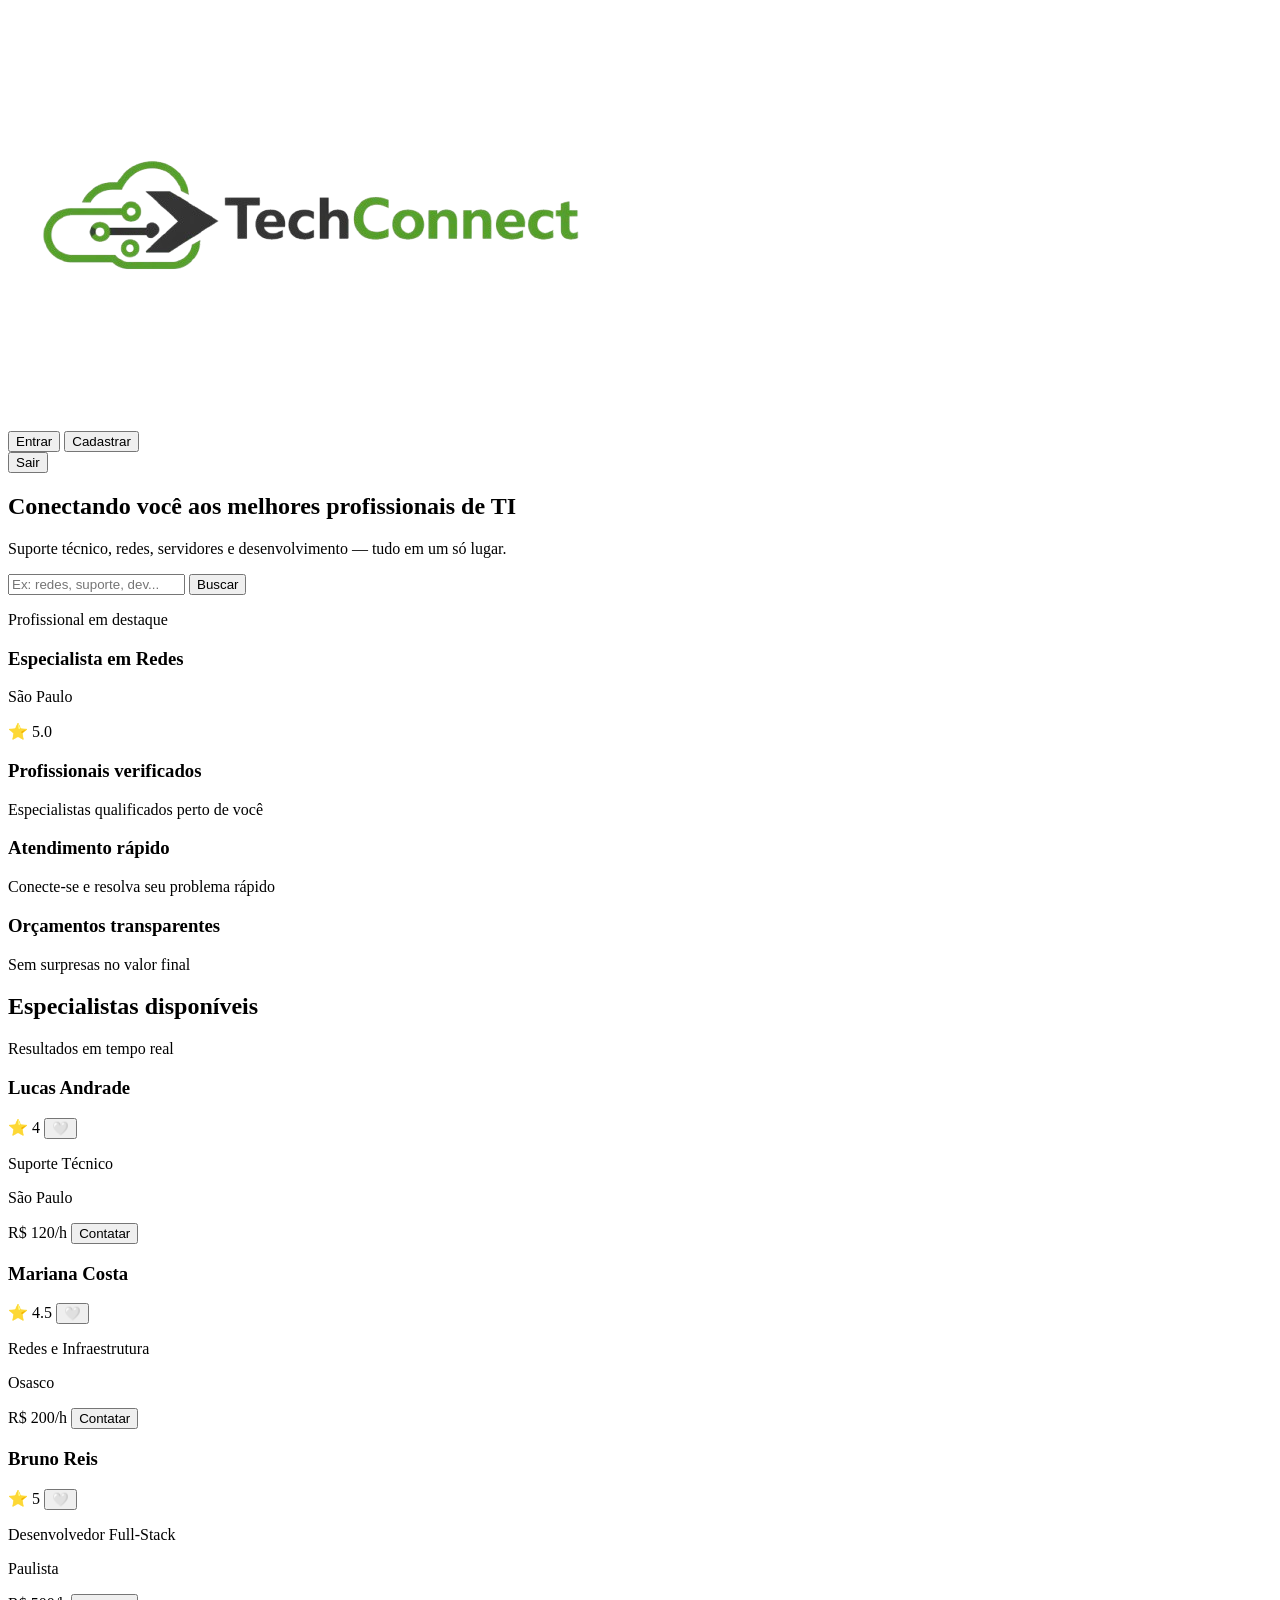
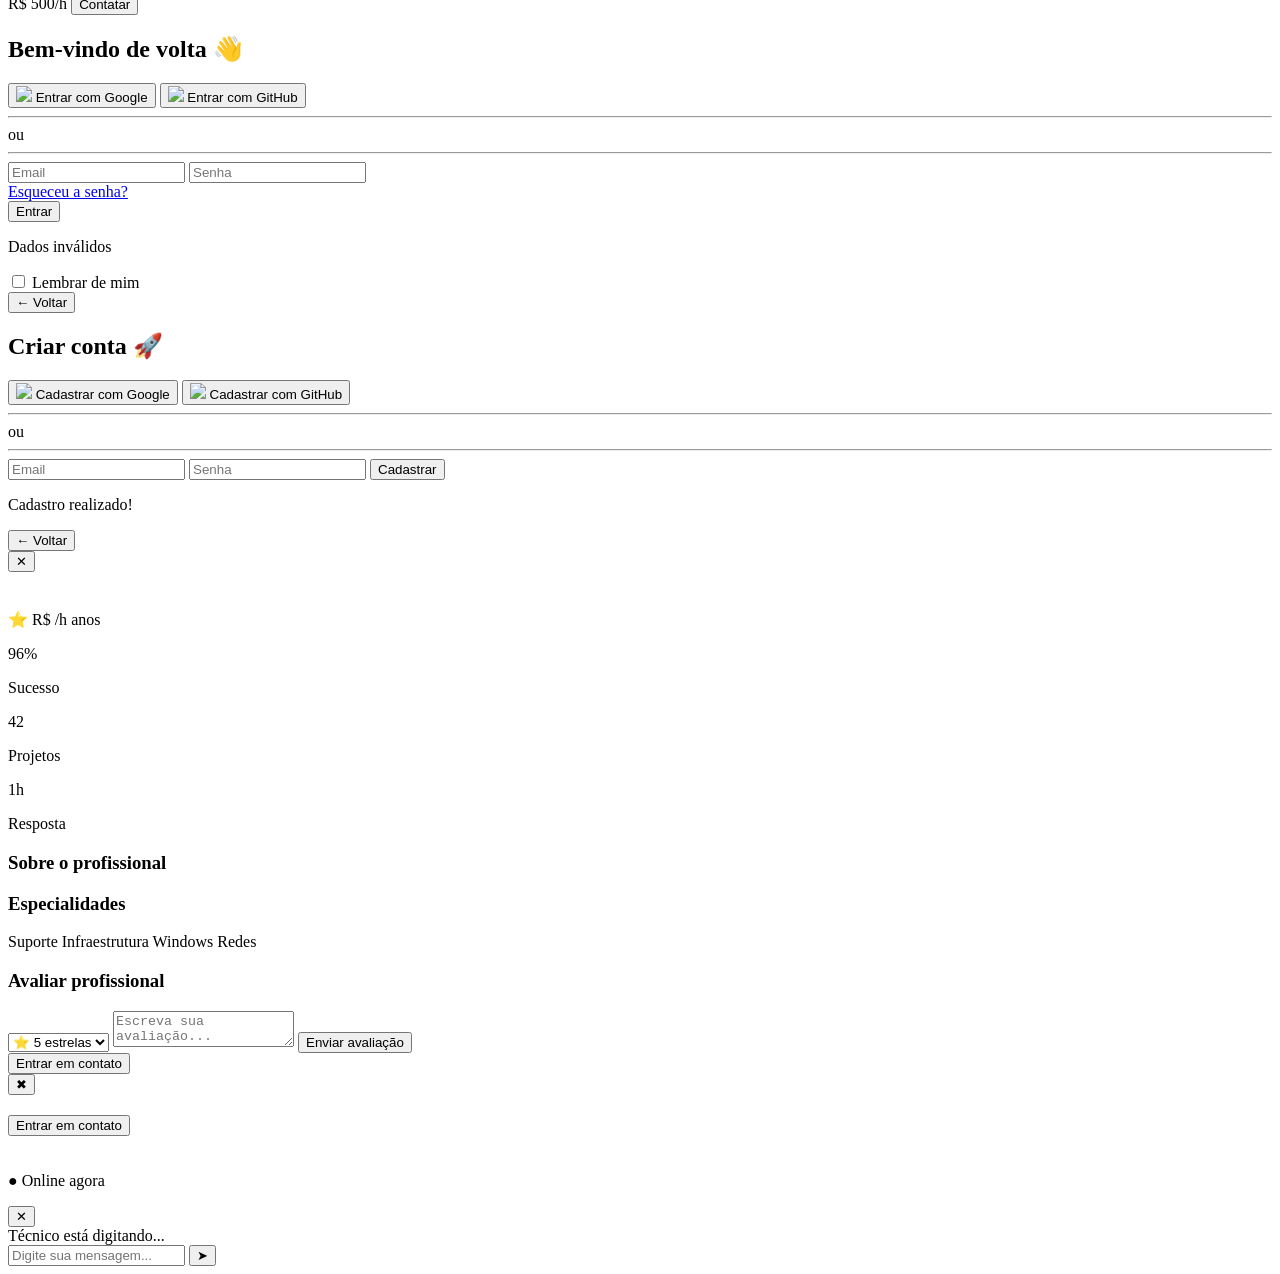
==== FrontEnd/index.html @ 2344f297 "Alteração na tela de perfil do usuario" ====
<!doctype html>
<html lang="pt-br">

<head>
  <meta charset="UTF-8" />
  <meta name="viewport" content="width=device-width, initial-scale=1.0" />
  <title>TechConnect</title>
  <link rel="stylesheet" href="./styles/style.css">
  <script src="https://cdn.tailwindcss.com"></script>
</head>

<body class="bg-white">
  <!-- ================= HOME ================= -->
  <div id="home">

  <!-- HEADER (mantido, só refinado visualmente) -->
  <header class="bg-white border-b shadow-sm">
    <nav class="container mx-auto flex justify-between items-center p-4">
      <div class="flex items-center gap-2">
        <img src="../assets/techlogo.png" alt="TechConnect" class="h-16" />
      </div>

      <div id="navButtons" class="flex gap-3">
        <button id="btnLogin"
          class="bg-green-600 hover:bg-green-700 transition text-white px-5 py-2 rounded-xl shadow">
          Entrar
        </button>

        <button id="btnCadastro"
          class="border border-green-600 px-5 py-2 rounded-xl text-green-600 hover:bg-green-50 transition">
          Cadastrar
        </button>
      </div>

      <div id="userArea" class="hidden flex gap-4 items-center">
        <span id="userEmail"></span>
        <button id="btnLogout" class="bg-red-500 text-white px-3 py-1 rounded">
          Sair
        </button>
      </div>
    </nav>
  </header>

  <!-- HERO NOVO -->
  <section class="bg-gradient-to-r from-green-600 to-green-800 text-white">

    <div class="container mx-auto px-6 py-20 grid md:grid-cols-2 gap-10 items-center">

      <!-- TEXTO -->
      <div>
        <h1 class="text-5xl font-bold leading-tight mb-6">
          Conectando você aos melhores profissionais de TI
        </h1>

        <p class="text-green-100 text-lg mb-8">
          Suporte técnico, redes, servidores e desenvolvimento — tudo em um só lugar.
        </p>

        <!-- BUSCA -->
        <div class="flex flex-col sm:flex-row bg-white rounded-2xl overflow-hidden shadow-xl w-full max-w-md">

          <input 
            id="searchInput"
            placeholder="Ex: redes, suporte, dev..."
            class="flex-1 px-5 py-4 text-gray-700 outline-none"
          />

          <button 
            id="btnBuscar"
            class="bg-green-700 hover:bg-green-800 transition px-6 py-4 font-semibold">
            Buscar
          </button>

        </div>
      </div>

      <!-- VISUAL DIREITA -->
      <div class="hidden md:flex justify-center">

        <div class="bg-white/10 backdrop-blur-lg p-6 rounded-2xl shadow-xl w-72">

          <p class="text-sm mb-2 text-green-200">Profissional em destaque</p>

          <div class="bg-white text-gray-800 p-4 rounded-xl shadow">
            <h3 class="font-bold">Especialista em Redes</h3>
            <p class="text-sm text-gray-500">São Paulo</p>
            <p class="text-yellow-500 mt-2">⭐ 5.0</p>
          </div>

        </div>

      </div>

    </div>
  </section>

  <!-- BENEFÍCIOS -->
  <section class="bg-gray-50 py-14">
    <div class="container mx-auto px-6 grid md:grid-cols-3 gap-6 text-center">

      <div class="bg-white p-6 rounded-xl shadow-sm hover:shadow-md transition">
        <h3 class="font-bold text-lg mb-2">Profissionais verificados</h3>
        <p class="text-gray-500 text-sm">Especialistas qualificados perto de você</p>
      </div>

      <div class="bg-white p-6 rounded-xl shadow-sm hover:shadow-md transition">
        <h3 class="font-bold text-lg mb-2">Atendimento rápido</h3>
        <p class="text-gray-500 text-sm">Conecte-se e resolva seu problema rápido</p>
      </div>

      <div class="bg-white p-6 rounded-xl shadow-sm hover:shadow-md transition">
        <h3 class="font-bold text-lg mb-2">Orçamentos transparentes</h3>
        <p class="text-gray-500 text-sm">Sem surpresas no valor final</p>
      </div>

    </div>
  </section>

  <!-- LISTA -->
  <section class="container mx-auto py-16 px-6">

    <div class="flex justify-between items-center mb-8">
      <h2 class="text-2xl font-bold text-gray-800">
        Especialistas disponíveis
      </h2>

      <span class="text-sm text-gray-400">
        Resultados em tempo real
      </span>
    </div>

    <div id="listaTecnicos" class="grid md:grid-cols-3 gap-6"></div>

  </section>

</div>

  <!-- ================= LOGIN ================= -->
  <div id="login" class="hidden min-h-screen flex justify-center items-center bg-gray-100">
  <div class="bg-white p-8 rounded-2xl shadow-lg w-96">

    <h2 class="text-2xl font-bold mb-6 text-center text-gray-800">
      Bem-vindo de volta 👋
    </h2>

    <!-- LOGIN SOCIAL -->
    <div class="flex flex-col gap-3 mb-4">
      <button class="flex items-center justify-center gap-2 border py-2 rounded-lg hover:bg-gray-50 transition">
        <img src="https://www.svgrepo.com/show/475656/google-color.svg" class="h-5">
        Entrar com Google
      </button>

      <button class="flex items-center justify-center gap-2 border py-2 rounded-lg hover:bg-gray-50 transition">
        <img src="https://www.svgrepo.com/show/512317/github-142.svg" class="h-5">
        Entrar com GitHub
      </button>
    </div>

    <!-- DIVISOR -->
    <div class="flex items-center my-4">
      <hr class="flex-1 border-gray-300">
      <span class="px-2 text-gray-400 text-sm">ou</span>
      <hr class="flex-1 border-gray-300">
    </div>

    <!-- FORM -->
    <input id="loginEmail" type="email" placeholder="Email"
      class="w-full mb-3 px-4 py-2 border rounded-lg focus:ring-2 focus:ring-green-800 outline-none" />

    <input id="loginSenha" type="password" placeholder="Senha"
      class="w-full mb-2 px-4 py-2 border rounded-lg focus:ring-2 focus:ring-green-800 outline-none" />

    <!-- ESQUECEU SENHA -->
    <div class="text-right mb-4">
      <a href="#" class="text-sm text-green-800 hover:underline">
        Esqueceu a senha?
      </a>
    </div>

    <button id="fazerLogin"
      class="w-full bg-green-800 hover:bg-green-800 text-white py-2 rounded-lg transition">
      Entrar
    </button>

    <p id="loginErro" class="text-red-500 text-sm hidden mt-2 text-center">
      Dados inválidos
    </p>

    <!-- LEMBRAR -->
    <div class="flex items-center mt-4">
      <input type="checkbox" id="rememberMe" class="mr-2">
      <label for="rememberMe" class="text-sm text-gray-600">
        Lembrar de mim
      </label>
    </div>

    <button id="voltarLogin" class="mt-6 w-full text-gray-500 hover:underline">
      ← Voltar
    </button>

  </div>
</div>

  <!-- ================= CADASTRO ================= -->
  <div id="cadastro" class="hidden min-h-screen flex justify-center items-center bg-gray-100">
  <div class="bg-white p-8 rounded-2xl shadow-lg w-96">

    <h2 class="text-2xl font-bold mb-6 text-center text-gray-800">
      Criar conta 🚀
    </h2>

    <!-- SOCIAL -->
    <div class="flex flex-col gap-3 mb-4">
      <button class="flex items-center justify-center gap-2 border py-2 rounded-lg hover:bg-gray-50 transition">
        <img src="https://www.svgrepo.com/show/475656/google-color.svg" class="h-5">
        Cadastrar com Google
      </button>

      <button class="flex items-center justify-center gap-2 border py-2 rounded-lg hover:bg-gray-50 transition">
        <img src="https://www.svgrepo.com/show/512317/github-142.svg" class="h-5">
        Cadastrar com GitHub
      </button>
    </div>

    <!-- DIVISOR -->
    <div class="flex items-center my-4">
      <hr class="flex-1 border-gray-300">
      <span class="px-2 text-gray-400 text-sm">ou</span>
      <hr class="flex-1 border-gray-300">
    </div>

    <!-- FORM -->
    <input id="cadEmail" type="email" placeholder="Email"
      class="w-full mb-3 px-4 py-2 border rounded-lg focus:ring-2 focus:ring-green-800 outline-none" />

    <input id="cadSenha" type="password" placeholder="Senha"
      class="w-full mb-4 px-4 py-2 border rounded-lg focus:ring-2 focus:ring-green-800 outline-none" />

    <button id="fazerCadastro"
      class="w-full bg-green-800 hover:bg-green-800 text-white py-2 rounded-lg transition">
      Cadastrar
    </button>

    <p id="cadSucesso" class="text-green-800 text-sm hidden mt-3 text-center">
      Cadastro realizado!
    </p>

    <button id="voltarCadastro" class="mt-6 w-full text-gray-500 hover:underline">
      ← Voltar
    </button>

  </div>
</div>

  <!-- ================= PERFIL TECNICO ================= -->
<!-- PAINEL PERFIL MODERNO -->
<div 
id="perfilDrawer"
class="fixed inset-0 bg-black/40 hidden z-50">

<!-- Overlay -->
<div onclick="fecharPerfil()"
class="absolute inset-0">
</div>

<!-- Drawer -->
<div id="drawerBox"
class="absolute right-0 top-0 h-full w-full md:w-[480px] bg-white shadow-2xl 
translate-x-full transition-transform duration-500 overflow-y-auto">

<!-- topo -->
<div class="bg-gradient-to-r from-green-600 to-green-800 p-8 text-white relative">

<button
onclick="fecharPerfil()"
class="absolute top-5 right-5 bg-white/20 px-3 py-2 rounded-xl">
✕
</button>

<div class="flex items-center gap-5">

<img 
id="perfilFoto"
class="w-24 h-24 rounded-3xl border-4 border-white shadow-lg object-cover"
/>

<div>
<h2 id="perfilNome" class="text-3xl font-bold"></h2>

<p id="perfilArea" class="opacity-90"></p>

<p id="perfilCidade" class="text-green-100"></p>

<div class="mt-3 flex gap-2 flex-wrap">
<span class="bg-white/20 px-3 py-1 rounded-full text-sm">
⭐ <span id="perfilRating"></span>
</span>

<span class="bg-white/20 px-3 py-1 rounded-full text-sm">
R$ <span id="perfilValor"></span>/h
</span>

<span class="bg-white/20 px-3 py-1 rounded-full text-sm">
<span id="perfilIdade"></span> anos
</span>
</div>

</div>

</div>
</div>


<!-- conteúdo -->
<div class="p-6 space-y-6">

<!-- cards métricas -->
<div class="grid grid-cols-3 gap-4">

<div class="bg-gray-50 rounded-2xl p-4 text-center shadow-sm">
<p class="text-xl font-bold text-green-700">96%</p>
<p class="text-xs text-gray-500">Sucesso</p>
</div>

<div class="bg-gray-50 rounded-2xl p-4 text-center shadow-sm">
<p class="text-xl font-bold text-green-700">42</p>
<p class="text-xs text-gray-500">Projetos</p>
</div>

<div class="bg-gray-50 rounded-2xl p-4 text-center shadow-sm">
<p class="text-xl font-bold text-green-700">1h</p>
<p class="text-xs text-gray-500">Resposta</p>
</div>

</div>


<!-- sobre -->
<div>
<h3 class="font-bold text-lg mb-3">
Sobre o profissional
</h3>

<p id="perfilBio"
class="text-gray-600 leading-relaxed">
</p>
</div>


<!-- skills -->
<div>
<h3 class="font-bold text-lg mb-3">
Especialidades
</h3>

<div class="flex flex-wrap gap-2">
<span class="bg-green-100 text-green-700 px-3 py-2 rounded-xl">
Suporte
</span>

<span class="bg-green-100 text-green-700 px-3 py-2 rounded-xl">
Infraestrutura
</span>

<span class="bg-green-100 text-green-700 px-3 py-2 rounded-xl">
Windows
</span>

<span class="bg-green-100 text-green-700 px-3 py-2 rounded-xl">
Redes
</span>
</div>

</div>


<!-- avaliações -->
<div>

<h3 class="font-bold text-lg mb-3">
Avaliar profissional
</h3>

<select id="notaInput"
class="border rounded-xl px-4 py-2 mb-3 w-full">
<option value="5">⭐ 5 estrelas</option>
<option value="4">⭐ 4 estrelas</option>
<option value="3">⭐ 3 estrelas</option>
<option value="2">⭐ 2 estrelas</option>
<option value="1">⭐ 1 estrela</option>
</select>


<textarea
id="comentarioInput"
placeholder="Escreva sua avaliação..."
class="w-full border rounded-2xl p-4 mb-3">
</textarea>

<button
id="btnAvaliar"
class="w-full bg-green-700 hover:bg-green-800 text-white py-3 rounded-2xl">
Enviar avaliação
</button>

<div id="listaAvaliacoes"
class="mt-5 space-y-3">
</div>

</div>


<!-- CTA -->
<button
id="btnChatPerfil"
class="w-full bg-green-700 hover:bg-green-800 text-white py-4 rounded-2xl text-lg shadow-lg">
Entrar em contato
</button>


</div>
</div>
</div>

<!-- MODAL TECNICO -->
<div id="modalTecnico" class="hidden fixed inset-0 bg-black bg-opacity-50 flex justify-center items-center">
  <div class="bg-white p-6 rounded-xl w-80 relative">
    
    <button id="fecharModal" class="absolute top-2 right-2 text-gray-500">
      ✖
    </button>

    <h2 id="modalNome" class="text-xl font-bold mb-2"></h2>
    <p id="modalArea" class="text-green-800"></p>
    <p id="modalCidade" class="text-gray-500"></p>
    <p id="modalRating" class="text-yellow-500 mb-4"></p>

    <button class="bg-green-800 text-white w-full py-2 rounded">
      Entrar em contato
    </button>
  </div>
</div>

  <!-- CHAT -->
<div id="chatBox"
class="fixed bottom-6 right-6 w-[380px] h-[560px]
bg-white rounded-3xl shadow-2xl overflow-hidden
hidden z-50 border border-gray-200
flex flex-col translate-x-full transition-all duration-300">

<!-- HEADER -->
<div class="bg-gradient-to-r from-green-600 to-green-800 text-white p-4">

<div class="flex justify-between items-center">

<div class="flex items-center gap-3">

<img id="chatAvatar"
src=""
class="w-12 h-12 rounded-full border-2 border-white object-cover">

<div>
<h3 id="chatNome" class="font-bold"></h3>

<p id="chatArea" class="text-xs text-green-100"></p>

<p class="text-[11px] text-green-200">
● Online agora
</p>
</div>

</div>

<button 
onclick="fecharChat()"
class="bg-white/20 px-3 py-2 rounded-xl">
✕
</button>

</div>

</div>


<!-- mensagens -->
<div id="chatMensagens"
class="flex-1 overflow-y-auto p-4 bg-gray-50 space-y-3">
</div>

<!-- digitando -->
<div id="digitando"
class="hidden px-4 pb-2 text-xs text-gray-400">
Técnico está digitando...
</div>

<!-- INPUT -->
<div class="border-t p-3 bg-white">

<div class="flex items-center gap-2">

<input
id="chatInput"
placeholder="Digite sua mensagem..."
class="flex-1 bg-gray-100 rounded-full px-5 py-3
outline-none focus:ring-2 focus:ring-green-500"
/>

<button
onclick="enviarMensagem()"
class="w-12 h-12 rounded-full
bg-green-700 hover:bg-green-800
text-white shadow-lg">
➤
</button>

</div>

</div>

</div>

<script src="./script/app.js"></script>
<script src="./script/auth.js"></script>
<script src="./script/tecnicos.js"></script>
<script src="./script/chat.js"></script>
<script src="./script/avaliacoes.js"></script>

</body>

</html>
---- FrontEnd/styles/style.css ----
.h-20 {
    height: 8rem;
}

@keyframes fadeIn {
    from {
        opacity: 0;
        transform: translateY(10px);
    }

    to {
        opacity: 1;
        transform: translateY(0);
    }
}

#chatBox {
    transition: all 0.2s ease;
}

/* animação de entrada */
.fade-in {
    animation: fadeIn 0.4s ease;
}

/* efeito subir no hover */
.card-hover:hover {
    transform: translateY(-6px);
}
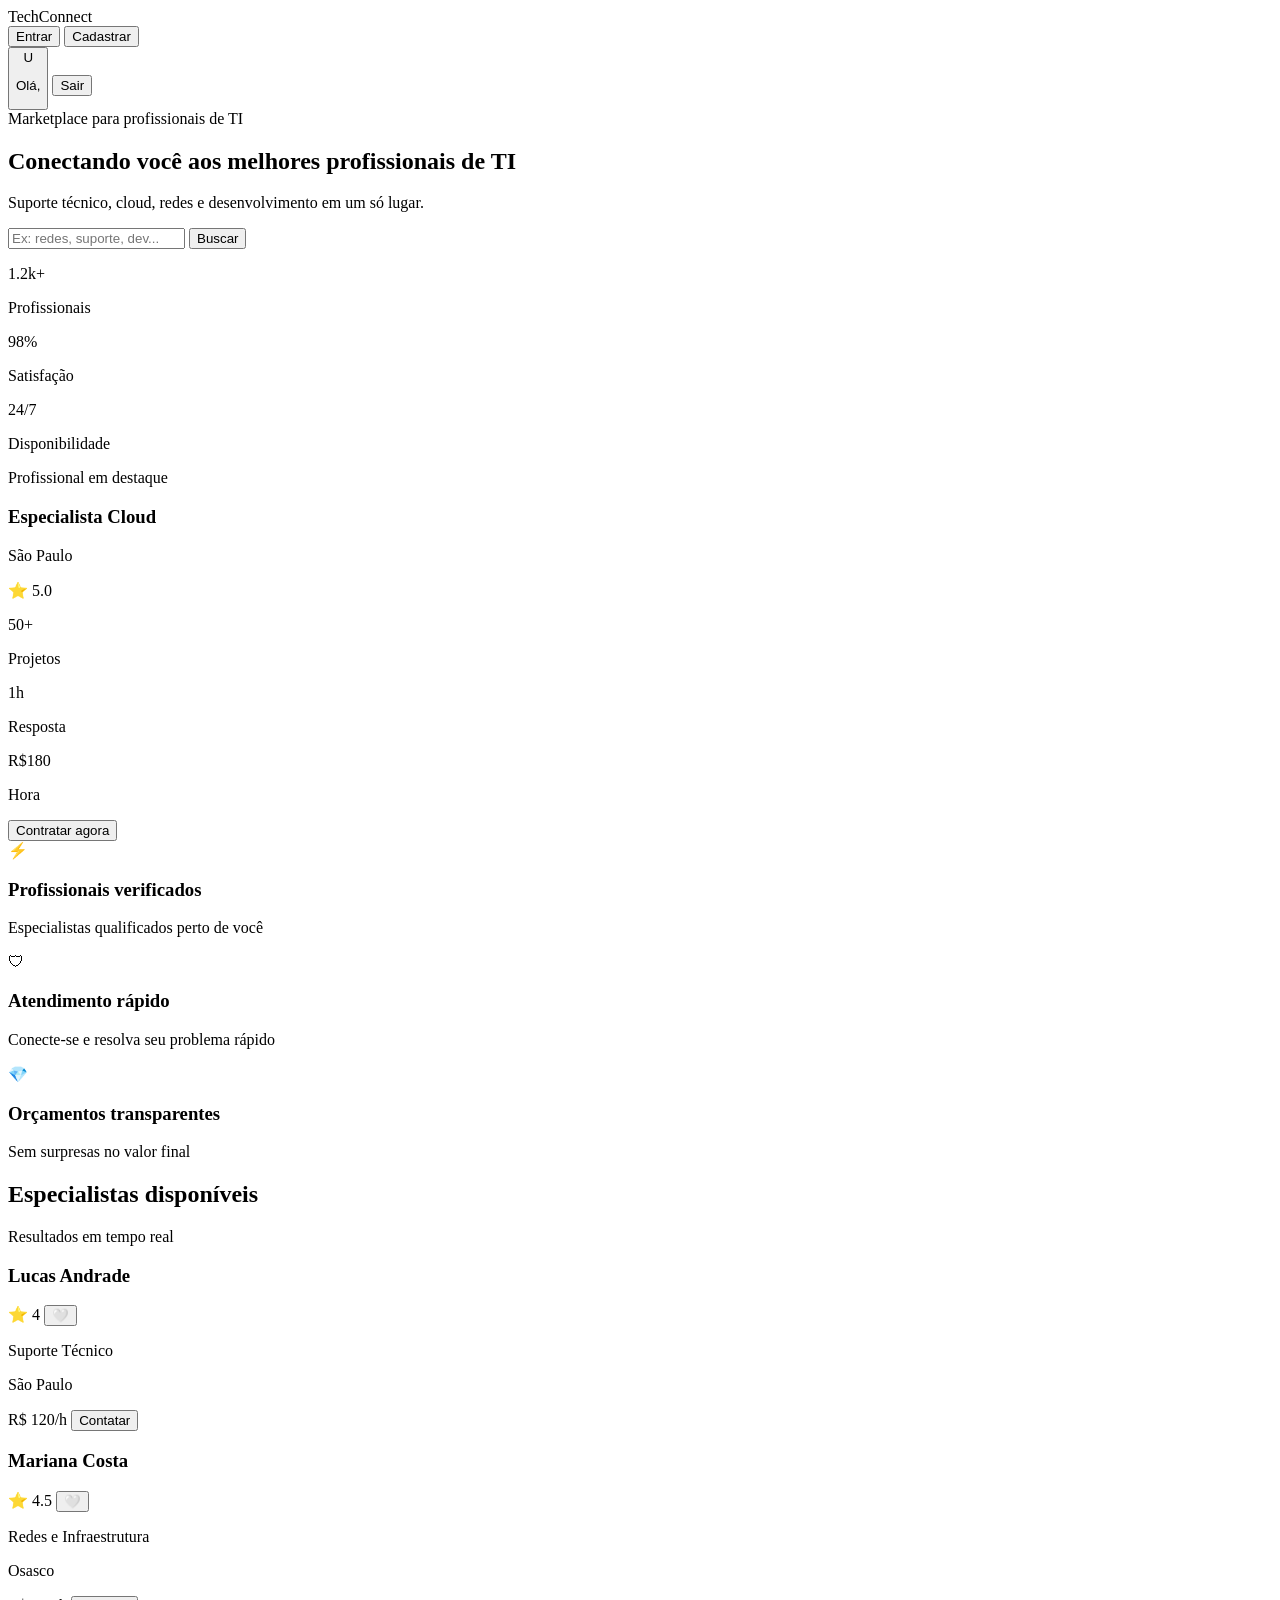
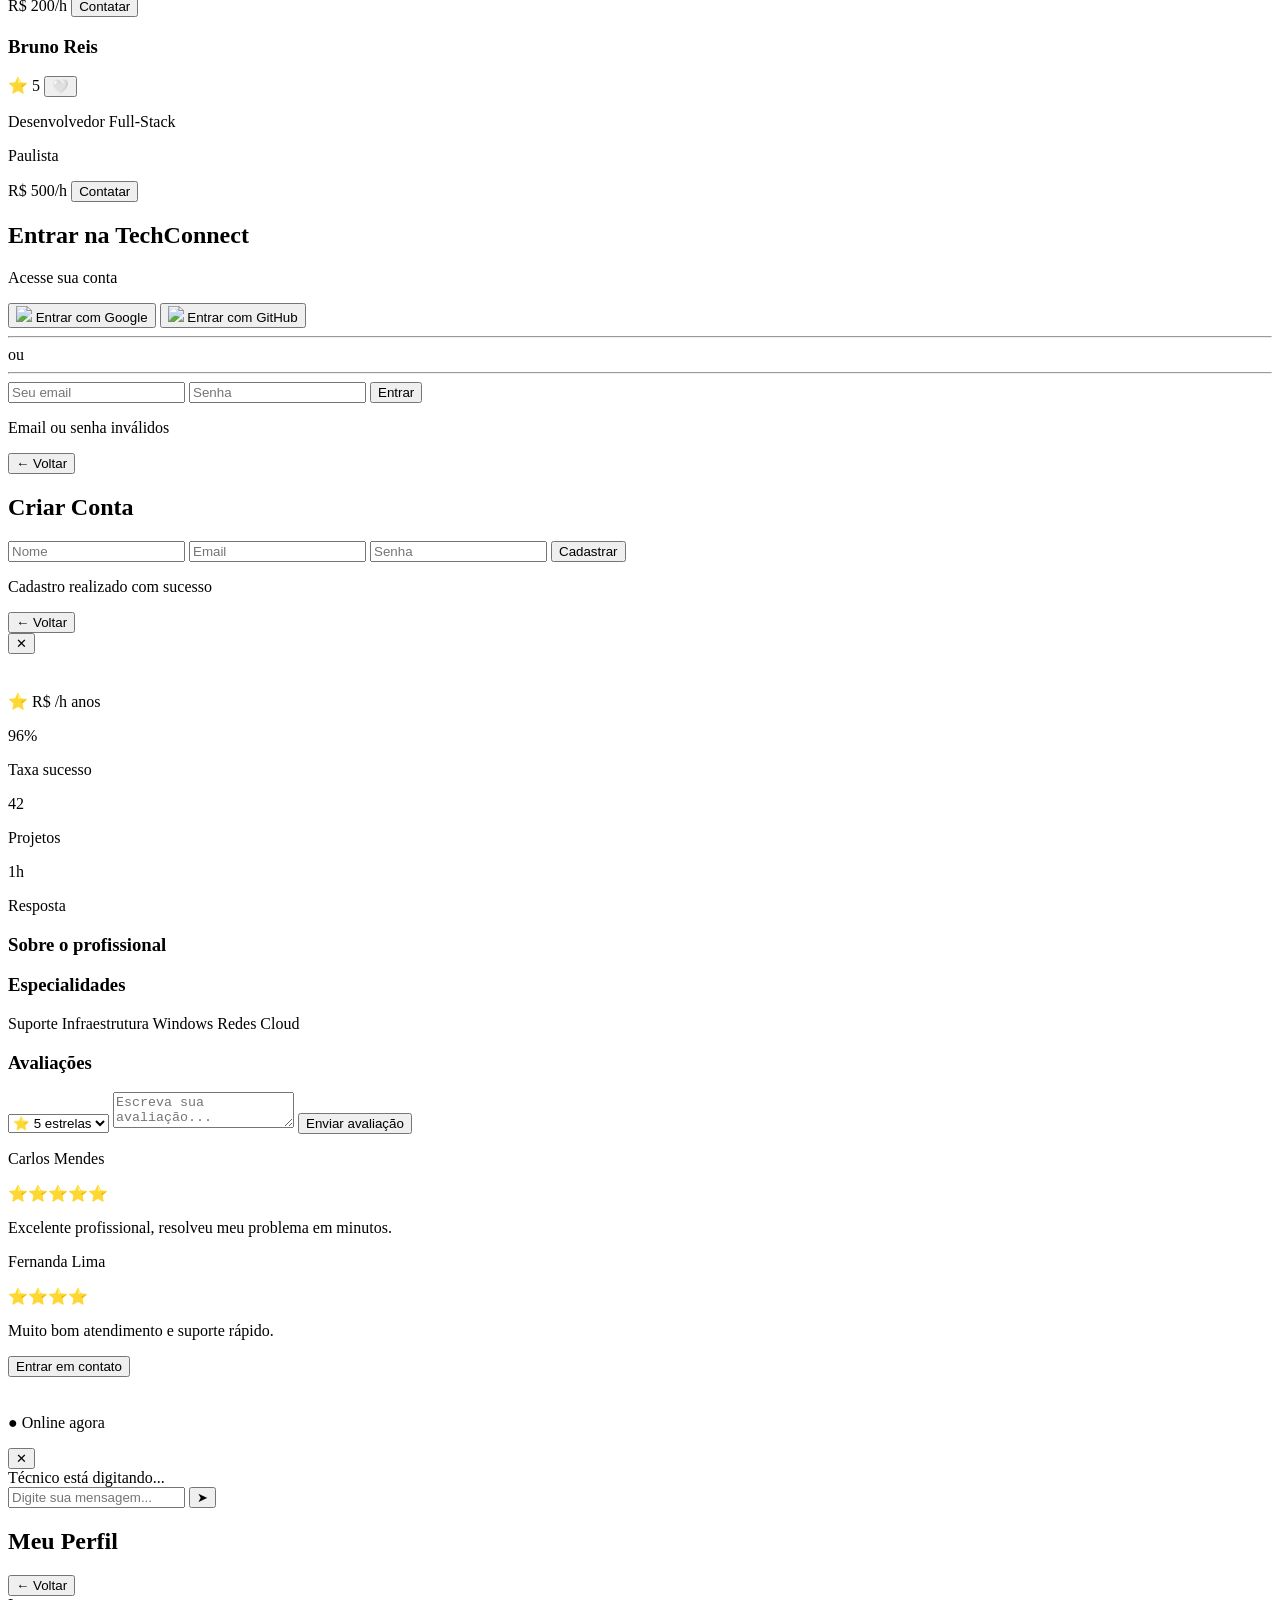
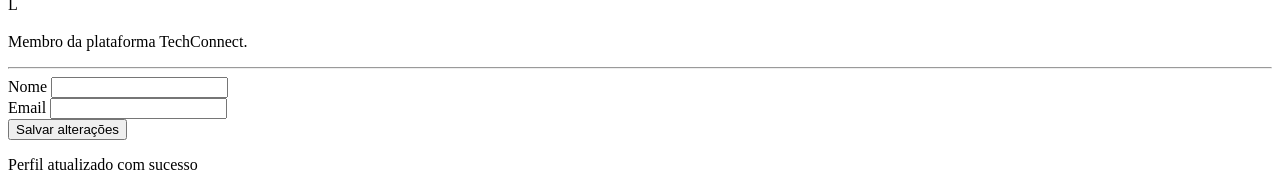
==== commit f38f45f4: "Feat: Atualização geral no front" ====
--- a/FrontEnd/index.html
+++ b/FrontEnd/index.html
@@ -1,522 +1,676 @@
 <!doctype html>
 <html lang="pt-br">
-
 <head>
-  <meta charset="UTF-8" />
-  <meta name="viewport" content="width=device-width, initial-scale=1.0" />
-  <title>TechConnect</title>
-  <link rel="stylesheet" href="./styles/style.css">
-  <script src="https://cdn.tailwindcss.com"></script>
+<meta charset="UTF-8" />
+<meta name="viewport" content="width=device-width, initial-scale=1.0" />
+<title>TechConnect</title>
+<link rel="stylesheet" href="./styles/style.css">
+<script src="https://cdn.tailwindcss.com"></script>
 </head>
 
-<body class="bg-white">
-  <!-- ================= HOME ================= -->
-  <div id="home">
-
-  <!-- HEADER (mantido, só refinado visualmente) -->
-  <header class="bg-white border-b shadow-sm">
-    <nav class="container mx-auto flex justify-between items-center p-4">
-      <div class="flex items-center gap-2">
-        <img src="../assets/techlogo.png" alt="TechConnect" class="h-16" />
+<body class="bg-slate-50">
+
+<!-- ================= HOME ================= -->
+<div id="home">
+
+<header class="bg-white/90 backdrop-blur-xl border-b border-slate-200 shadow-sm sticky top-0 z-50">
+<nav class="container mx-auto flex justify-between items-center p-5">
+
+<div class="flex items-center gap-3">
+<span class="text-xl font-bold text-slate-800">TechConnect</span>
+</div>
+
+<div id="navButtons" class="flex gap-4">
+<button id="btnLogin" class="bg-indigo-600 hover:bg-indigo-700 text-white px-5 py-2 rounded-2xl shadow-lg transition">
+Entrar
+</button>
+
+<button id="btnCadastro" class="border border-slate-300 px-5 py-2 rounded-2xl text-slate-700 hover:bg-slate-100 transition">
+Cadastrar
+</button>
+</div>
+
+<div id="userArea" class="hidden flex gap-4 items-center">
+
+  <button
+    id="btnMeuPerfil"
+    class="flex items-center gap-3 bg-white border border-slate-200 px-4 py-2 rounded-2xl shadow hover:bg-slate-50 transition">
+
+      <div class="w-10 h-10 rounded-full bg-indigo-600 text-white flex items-center justify-center font-bold"
+           id="userAvatar">
+      U
       </div>
 
-      <div id="navButtons" class="flex gap-3">
-        <button id="btnLogin"
-          class="bg-green-600 hover:bg-green-700 transition text-white px-5 py-2 rounded-xl shadow">
-          Entrar
-        </button>
-
-        <button id="btnCadastro"
-          class="border border-green-600 px-5 py-2 rounded-xl text-green-600 hover:bg-green-50 transition">
-          Cadastrar
-        </button>
+      <div class="text-left">
+        <p class="text-xs text-slate-400">Olá,</p>
+        <p id="userEmail" class="font-semibold text-slate-800"></p>
       </div>
 
-      <div id="userArea" class="hidden flex gap-4 items-center">
-        <span id="userEmail"></span>
-        <button id="btnLogout" class="bg-red-500 text-white px-3 py-1 rounded">
-          Sair
-        </button>
-      </div>
-    </nav>
-  </header>
-
-  <!-- HERO NOVO -->
-  <section class="bg-gradient-to-r from-green-600 to-green-800 text-white">
-
-    <div class="container mx-auto px-6 py-20 grid md:grid-cols-2 gap-10 items-center">
-
-      <!-- TEXTO -->
-      <div>
-        <h1 class="text-5xl font-bold leading-tight mb-6">
-          Conectando você aos melhores profissionais de TI
-        </h1>
-
-        <p class="text-green-100 text-lg mb-8">
-          Suporte técnico, redes, servidores e desenvolvimento — tudo em um só lugar.
-        </p>
-
-        <!-- BUSCA -->
-        <div class="flex flex-col sm:flex-row bg-white rounded-2xl overflow-hidden shadow-xl w-full max-w-md">
-
-          <input 
-            id="searchInput"
-            placeholder="Ex: redes, suporte, dev..."
-            class="flex-1 px-5 py-4 text-gray-700 outline-none"
-          />
-
-          <button 
-            id="btnBuscar"
-            class="bg-green-700 hover:bg-green-800 transition px-6 py-4 font-semibold">
-            Buscar
-          </button>
-
-        </div>
-      </div>
-
-      <!-- VISUAL DIREITA -->
-      <div class="hidden md:flex justify-center">
-
-        <div class="bg-white/10 backdrop-blur-lg p-6 rounded-2xl shadow-xl w-72">
-
-          <p class="text-sm mb-2 text-green-200">Profissional em destaque</p>
-
-          <div class="bg-white text-gray-800 p-4 rounded-xl shadow">
-            <h3 class="font-bold">Especialista em Redes</h3>
-            <p class="text-sm text-gray-500">São Paulo</p>
-            <p class="text-yellow-500 mt-2">⭐ 5.0</p>
-          </div>
-
-        </div>
-
-      </div>
-
-    </div>
-  </section>
-
-  <!-- BENEFÍCIOS -->
-  <section class="bg-gray-50 py-14">
-    <div class="container mx-auto px-6 grid md:grid-cols-3 gap-6 text-center">
-
-      <div class="bg-white p-6 rounded-xl shadow-sm hover:shadow-md transition">
-        <h3 class="font-bold text-lg mb-2">Profissionais verificados</h3>
-        <p class="text-gray-500 text-sm">Especialistas qualificados perto de você</p>
-      </div>
-
-      <div class="bg-white p-6 rounded-xl shadow-sm hover:shadow-md transition">
-        <h3 class="font-bold text-lg mb-2">Atendimento rápido</h3>
-        <p class="text-gray-500 text-sm">Conecte-se e resolva seu problema rápido</p>
-      </div>
-
-      <div class="bg-white p-6 rounded-xl shadow-sm hover:shadow-md transition">
-        <h3 class="font-bold text-lg mb-2">Orçamentos transparentes</h3>
-        <p class="text-gray-500 text-sm">Sem surpresas no valor final</p>
-      </div>
-
-    </div>
-  </section>
-
-  <!-- LISTA -->
-  <section class="container mx-auto py-16 px-6">
-
-    <div class="flex justify-between items-center mb-8">
-      <h2 class="text-2xl font-bold text-gray-800">
-        Especialistas disponíveis
-      </h2>
-
-      <span class="text-sm text-gray-400">
-        Resultados em tempo real
-      </span>
-    </div>
-
-    <div id="listaTecnicos" class="grid md:grid-cols-3 gap-6"></div>
-
-  </section>
-
-</div>
-
-  <!-- ================= LOGIN ================= -->
-  <div id="login" class="hidden min-h-screen flex justify-center items-center bg-gray-100">
-  <div class="bg-white p-8 rounded-2xl shadow-lg w-96">
-
-    <h2 class="text-2xl font-bold mb-6 text-center text-gray-800">
-      Bem-vindo de volta 👋
-    </h2>
-
-    <!-- LOGIN SOCIAL -->
-    <div class="flex flex-col gap-3 mb-4">
-      <button class="flex items-center justify-center gap-2 border py-2 rounded-lg hover:bg-gray-50 transition">
-        <img src="https://www.svgrepo.com/show/475656/google-color.svg" class="h-5">
-        Entrar com Google
-      </button>
-
-      <button class="flex items-center justify-center gap-2 border py-2 rounded-lg hover:bg-gray-50 transition">
-        <img src="https://www.svgrepo.com/show/512317/github-142.svg" class="h-5">
-        Entrar com GitHub
-      </button>
-    </div>
-
-    <!-- DIVISOR -->
-    <div class="flex items-center my-4">
-      <hr class="flex-1 border-gray-300">
-      <span class="px-2 text-gray-400 text-sm">ou</span>
-      <hr class="flex-1 border-gray-300">
-    </div>
-
-    <!-- FORM -->
-    <input id="loginEmail" type="email" placeholder="Email"
-      class="w-full mb-3 px-4 py-2 border rounded-lg focus:ring-2 focus:ring-green-800 outline-none" />
-
-    <input id="loginSenha" type="password" placeholder="Senha"
-      class="w-full mb-2 px-4 py-2 border rounded-lg focus:ring-2 focus:ring-green-800 outline-none" />
-
-    <!-- ESQUECEU SENHA -->
-    <div class="text-right mb-4">
-      <a href="#" class="text-sm text-green-800 hover:underline">
-        Esqueceu a senha?
-      </a>
-    </div>
-
-    <button id="fazerLogin"
-      class="w-full bg-green-800 hover:bg-green-800 text-white py-2 rounded-lg transition">
-      Entrar
-    </button>
-
-    <p id="loginErro" class="text-red-500 text-sm hidden mt-2 text-center">
-      Dados inválidos
-    </p>
-
-    <!-- LEMBRAR -->
-    <div class="flex items-center mt-4">
-      <input type="checkbox" id="rememberMe" class="mr-2">
-      <label for="rememberMe" class="text-sm text-gray-600">
-        Lembrar de mim
-      </label>
-    </div>
-
-    <button id="voltarLogin" class="mt-6 w-full text-gray-500 hover:underline">
-      ← Voltar
-    </button>
-
-  </div>
-</div>
-
-  <!-- ================= CADASTRO ================= -->
-  <div id="cadastro" class="hidden min-h-screen flex justify-center items-center bg-gray-100">
-  <div class="bg-white p-8 rounded-2xl shadow-lg w-96">
-
-    <h2 class="text-2xl font-bold mb-6 text-center text-gray-800">
-      Criar conta 🚀
-    </h2>
-
-    <!-- SOCIAL -->
-    <div class="flex flex-col gap-3 mb-4">
-      <button class="flex items-center justify-center gap-2 border py-2 rounded-lg hover:bg-gray-50 transition">
-        <img src="https://www.svgrepo.com/show/475656/google-color.svg" class="h-5">
-        Cadastrar com Google
-      </button>
-
-      <button class="flex items-center justify-center gap-2 border py-2 rounded-lg hover:bg-gray-50 transition">
-        <img src="https://www.svgrepo.com/show/512317/github-142.svg" class="h-5">
-        Cadastrar com GitHub
-      </button>
-    </div>
-
-    <!-- DIVISOR -->
-    <div class="flex items-center my-4">
-      <hr class="flex-1 border-gray-300">
-      <span class="px-2 text-gray-400 text-sm">ou</span>
-      <hr class="flex-1 border-gray-300">
-    </div>
-
-    <!-- FORM -->
-    <input id="cadEmail" type="email" placeholder="Email"
-      class="w-full mb-3 px-4 py-2 border rounded-lg focus:ring-2 focus:ring-green-800 outline-none" />
-
-    <input id="cadSenha" type="password" placeholder="Senha"
-      class="w-full mb-4 px-4 py-2 border rounded-lg focus:ring-2 focus:ring-green-800 outline-none" />
-
-    <button id="fazerCadastro"
-      class="w-full bg-green-800 hover:bg-green-800 text-white py-2 rounded-lg transition">
-      Cadastrar
-    </button>
-
-    <p id="cadSucesso" class="text-green-800 text-sm hidden mt-3 text-center">
-      Cadastro realizado!
-    </p>
-
-    <button id="voltarCadastro" class="mt-6 w-full text-gray-500 hover:underline">
-      ← Voltar
-    </button>
-
-  </div>
-</div>
-
-  <!-- ================= PERFIL TECNICO ================= -->
-<!-- PAINEL PERFIL MODERNO -->
-<div 
-id="perfilDrawer"
-class="fixed inset-0 bg-black/40 hidden z-50">
-
-<!-- Overlay -->
-<div onclick="fecharPerfil()"
-class="absolute inset-0">
-</div>
-
-<!-- Drawer -->
+  </button>
+
+  <button id="btnLogout" class="bg-red-500 text-white px-4 py-2 rounded-xl">
+    Sair
+  </button>
+
+</div>
+
+</nav>
+</header>
+
+
+<section class="bg-gradient-to-br from-slate-950 via-indigo-950 to-violet-900 text-white relative overflow-hidden">
+
+<div class="absolute -top-20 -left-10 w-72 h-72 bg-cyan-500/20 rounded-full blur-3xl"></div>
+<div class="absolute top-40 right-20 w-96 h-96 bg-violet-500/20 rounded-full blur-3xl"></div>
+
+<div class="container mx-auto px-6 py-28 grid md:grid-cols-2 gap-12 items-center">
+
+<div>
+<span class="bg-white/10 border border-white/20 px-5 py-2 rounded-full text-sm">
+Marketplace para profissionais de TI
+</span>
+
+<h1 class="text-6xl font-bold leading-tight mt-8 mb-6">
+Conectando você aos melhores profissionais de TI
+</h1>
+
+<p class="text-slate-300 text-lg mb-10">
+Suporte técnico, cloud, redes e desenvolvimento em um só lugar.
+</p>
+
+<div class="flex flex-col sm:flex-row bg-white rounded-3xl overflow-hidden shadow-2xl w-full max-w-xl">
+
+<input id="searchInput"
+placeholder="Ex: redes, suporte, dev..."
+class="flex-1 px-6 py-5 text-slate-700 outline-none"/>
+
+<button id="btnBuscar"
+class="bg-indigo-600 hover:bg-indigo-700 px-8 py-5 font-semibold transition">
+Buscar
+</button>
+
+</div>
+
+<div class="flex gap-10 mt-10">
+<div>
+<p class="text-3xl font-bold">1.2k+</p>
+<p class="text-slate-400 text-sm">Profissionais</p>
+</div>
+
+<div>
+<p class="text-3xl font-bold">98%</p>
+<p class="text-slate-400 text-sm">Satisfação</p>
+</div>
+
+<div>
+<p class="text-3xl font-bold">24/7</p>
+<p class="text-slate-400 text-sm">Disponibilidade</p>
+</div>
+</div>
+
+</div>
+
+
+<div class="hidden md:flex justify-center">
+<div class="bg-white/10 backdrop-blur-xl p-8 rounded-[30px] shadow-2xl w-80 border border-white/10">
+
+<p class="text-slate-300 mb-4">Profissional em destaque</p>
+
+<div class="bg-white text-slate-800 p-6 rounded-3xl">
+<div class="flex justify-between mb-4">
+<div>
+<h3 class="font-bold text-xl">Especialista Cloud</h3>
+<p class="text-slate-500">São Paulo</p>
+</div>
+<div class="text-yellow-500">⭐ 5.0</div>
+</div>
+
+<div class="grid grid-cols-3 gap-4 text-center">
+<div>
+<p class="font-bold">50+</p>
+<p class="text-xs text-slate-500">Projetos</p>
+</div>
+<div>
+<p class="font-bold">1h</p>
+<p class="text-xs text-slate-500">Resposta</p>
+</div>
+<div>
+<p class="font-bold">R$180</p>
+<p class="text-xs text-slate-500">Hora</p>
+</div>
+</div>
+
+<button class="w-full mt-6 bg-indigo-600 text-white py-3 rounded-2xl">
+Contratar agora
+</button>
+
+</div>
+</div>
+</div>
+
+</div>
+</section>
+
+
+<section class="bg-slate-50 py-20">
+<div class="container mx-auto px-6 grid md:grid-cols-3 gap-8 text-center">
+
+<div class="bg-white p-8 rounded-3xl shadow-lg hover:-translate-y-2 transition">
+<div class="text-4xl mb-4">⚡</div>
+<h3 class="font-bold text-xl mb-3">Profissionais verificados</h3>
+<p class="text-slate-500 text-sm">Especialistas qualificados perto de você</p>
+</div>
+
+<div class="bg-white p-8 rounded-3xl shadow-lg hover:-translate-y-2 transition">
+<div class="text-4xl mb-4">🛡</div>
+<h3 class="font-bold text-xl mb-3">Atendimento rápido</h3>
+<p class="text-slate-500 text-sm">Conecte-se e resolva seu problema rápido</p>
+</div>
+
+<div class="bg-white p-8 rounded-3xl shadow-lg hover:-translate-y-2 transition">
+<div class="text-4xl mb-4">💎</div>
+<h3 class="font-bold text-xl mb-3">Orçamentos transparentes</h3>
+<p class="text-slate-500 text-sm">Sem surpresas no valor final</p>
+</div>
+
+</div>
+</section>
+
+
+<section class="container mx-auto py-20 px-6">
+<div class="flex justify-between items-center mb-10">
+<h2 class="text-3xl font-bold text-slate-800">Especialistas disponíveis</h2>
+<span class="text-sm text-slate-400">Resultados em tempo real</span>
+</div>
+
+<div id="listaTecnicos" class="grid md:grid-cols-3 gap-6"></div>
+</section>
+
+</div>
+
+
+<!-- LOGIN -->
+<!-- LOGIN -->
+<div id="login" class="hidden min-h-screen flex items-center justify-center bg-gradient-to-br from-slate-950 via-indigo-900 to-violet-900">
+
+<div class="w-full max-w-md bg-white/10 backdrop-blur-2xl border border-white/20 rounded-[30px] shadow-2xl p-8">
+
+<h2 class="text-3xl font-bold text-white text-center mb-2">
+Entrar na TechConnect
+</h2>
+
+<p class="text-slate-300 text-center mb-8">
+Acesse sua conta
+</p>
+
+<!-- LOGIN SOCIAL -->
+<div class="space-y-3 mb-6">
+
+<button id="googleLogin"
+class="w-full bg-white text-slate-800 py-3 rounded-2xl font-semibold flex items-center justify-center gap-3 hover:scale-[1.02] transition">
+<img width="22"
+src="https://cdn.jsdelivr.net/gh/devicons/devicon/icons/google/google-original.svg">
+Entrar com Google
+</button>
+
+<button id="githubLogin"
+class="w-full bg-black text-white py-3 rounded-2xl font-semibold flex items-center justify-center gap-3 hover:scale-[1.02] transition">
+<img width="22"
+src="https://cdn.jsdelivr.net/gh/devicons/devicon/icons/github/github-original.svg">
+Entrar com GitHub
+</button>
+
+</div>
+
+<div class="flex items-center gap-3 mb-6">
+<hr class="flex-1 border-white/20">
+<span class="text-slate-400 text-sm">ou</span>
+<hr class="flex-1 border-white/20">
+</div>
+
+<input
+id="loginEmail"
+type="email"
+placeholder="Seu email"
+class="w-full mb-4 px-5 py-4 rounded-2xl bg-white/10 border border-white/20 text-white placeholder-slate-300 outline-none"
+/>
+
+<input
+id="loginSenha"
+type="password"
+placeholder="Senha"
+class="w-full mb-5 px-5 py-4 rounded-2xl bg-white/10 border border-white/20 text-white placeholder-slate-300 outline-none"
+/>
+
+<button
+id="fazerLogin"
+class="w-full bg-indigo-600 hover:bg-indigo-700 py-4 rounded-2xl font-bold text-white shadow-xl">
+Entrar
+</button>
+
+<p id="loginErro"
+class="hidden text-red-400 text-center mt-4">
+Email ou senha inválidos
+</p>
+
+<button
+id="voltarLogin"
+class="mt-6 text-slate-300 w-full">
+← Voltar
+</button>
+
+</div>
+</div>
+
+
+<!-- CADASTRO -->
+<div id="cadastro"
+class="hidden min-h-screen flex items-center justify-center bg-gradient-to-br from-slate-950 via-indigo-900 to-violet-900">
+
+<div class="w-full max-w-md bg-white/10 backdrop-blur-2xl border border-white/20 rounded-[30px] shadow-2xl p-8">
+
+<h2 class="text-3xl font-bold text-white text-center mb-8">
+Criar Conta
+</h2>
+
+<input
+id="cadUsuario"
+placeholder="Nome"
+class="w-full mb-4 px-5 py-4 rounded-2xl bg-white/10 border border-white/20 text-white"
+/>
+
+<input
+id="cadEmail"
+placeholder="Email"
+class="w-full mb-4 px-5 py-4 rounded-2xl bg-white/10 border border-white/20 text-white"
+/>
+
+<input
+id="cadSenha"
+type="password"
+placeholder="Senha"
+class="w-full mb-5 px-5 py-4 rounded-2xl bg-white/10 border border-white/20 text-white"
+/>
+
+<button
+id="fazerCadastro"
+class="w-full bg-violet-600 hover:bg-violet-700 py-4 rounded-2xl font-bold text-white">
+Cadastrar
+</button>
+
+<p id="cadSucesso"
+class="hidden text-green-400 text-center mt-4">
+Cadastro realizado com sucesso
+</p>
+
+<button
+id="voltarCadastro"
+class="mt-6 text-slate-300 w-full">
+← Voltar
+</button>
+
+</div>
+</div>
+
+<!-- PERFIL DRAWER -->
+<!-- PERFIL DRAWER -->
+<div id="perfilDrawer" class="fixed inset-0 bg-black/50 hidden z-50">
+<div onclick="fecharPerfil()" class="absolute inset-0"></div>
+
 <div id="drawerBox"
-class="absolute right-0 top-0 h-full w-full md:w-[480px] bg-white shadow-2xl 
-translate-x-full transition-transform duration-500 overflow-y-auto">
-
-<!-- topo -->
-<div class="bg-gradient-to-r from-green-600 to-green-800 p-8 text-white relative">
-
-<button
-onclick="fecharPerfil()"
-class="absolute top-5 right-5 bg-white/20 px-3 py-2 rounded-xl">
+class="absolute right-0 top-0 h-full w-full md:w-[500px]
+bg-slate-50 shadow-2xl
+translate-x-full transition-transform duration-500
+overflow-y-auto">
+
+<!-- HEADER -->
+<div class="bg-gradient-to-br from-indigo-600 via-violet-700 to-purple-800 p-8 text-white relative">
+
+<button onclick="fecharPerfil()"
+class="absolute top-5 right-5 bg-white/20 hover:bg-white/30
+px-4 py-2 rounded-2xl">
 ✕
 </button>
 
 <div class="flex items-center gap-5">
 
-<img 
+<img
 id="perfilFoto"
-class="w-24 h-24 rounded-3xl border-4 border-white shadow-lg object-cover"
+class="w-24 h-24 rounded-3xl border-4 border-white shadow-xl object-cover"
 />
 
 <div>
-<h2 id="perfilNome" class="text-3xl font-bold"></h2>
-
-<p id="perfilArea" class="opacity-90"></p>
-
-<p id="perfilCidade" class="text-green-100"></p>
-
-<div class="mt-3 flex gap-2 flex-wrap">
-<span class="bg-white/20 px-3 py-1 rounded-full text-sm">
+
+<h2 id="perfilNome"
+class="text-3xl font-bold">
+</h2>
+
+<p id="perfilArea"
+class="text-indigo-100">
+</p>
+
+<p id="perfilCidade"
+class="text-indigo-200 text-sm">
+</p>
+
+<div class="mt-4 flex gap-3 flex-wrap">
+
+<span class="bg-white/20 px-4 py-2 rounded-full text-sm">
 ⭐ <span id="perfilRating"></span>
 </span>
 
-<span class="bg-white/20 px-3 py-1 rounded-full text-sm">
+<span class="bg-white/20 px-4 py-2 rounded-full text-sm">
 R$ <span id="perfilValor"></span>/h
 </span>
 
-<span class="bg-white/20 px-3 py-1 rounded-full text-sm">
+<span class="bg-white/20 px-4 py-2 rounded-full text-sm">
 <span id="perfilIdade"></span> anos
 </span>
-</div>
-
-</div>
-
-</div>
-</div>
-
-
-<!-- conteúdo -->
-<div class="p-6 space-y-6">
-
-<!-- cards métricas -->
+
+</div>
+
+</div>
+</div>
+
+</div>
+
+
+<!-- CONTEÚDO -->
+<div class="p-6 space-y-7">
+
+
+<!-- MÉTRICAS -->
 <div class="grid grid-cols-3 gap-4">
 
-<div class="bg-gray-50 rounded-2xl p-4 text-center shadow-sm">
-<p class="text-xl font-bold text-green-700">96%</p>
-<p class="text-xs text-gray-500">Sucesso</p>
-</div>
-
-<div class="bg-gray-50 rounded-2xl p-4 text-center shadow-sm">
-<p class="text-xl font-bold text-green-700">42</p>
-<p class="text-xs text-gray-500">Projetos</p>
-</div>
-
-<div class="bg-gray-50 rounded-2xl p-4 text-center shadow-sm">
-<p class="text-xl font-bold text-green-700">1h</p>
-<p class="text-xs text-gray-500">Resposta</p>
-</div>
-
-</div>
-
-
-<!-- sobre -->
-<div>
-<h3 class="font-bold text-lg mb-3">
+<div class="bg-white rounded-3xl p-5 text-center shadow-md">
+<p class="text-2xl font-bold text-indigo-600">
+96%
+</p>
+
+<p class="text-xs text-gray-500">
+Taxa sucesso
+</p>
+</div>
+
+
+<div class="bg-white rounded-3xl p-5 text-center shadow-md">
+<p class="text-2xl font-bold text-indigo-600">
+42
+</p>
+
+<p class="text-xs text-gray-500">
+Projetos
+</p>
+</div>
+
+
+<div class="bg-white rounded-3xl p-5 text-center shadow-md">
+<p class="text-2xl font-bold text-indigo-600">
+1h
+</p>
+
+<p class="text-xs text-gray-500">
+Resposta
+</p>
+</div>
+
+</div>
+
+
+<!-- SOBRE -->
+<div class="bg-white rounded-3xl p-6 shadow-md">
+
+<h3 class="font-bold text-lg mb-4">
 Sobre o profissional
 </h3>
 
 <p id="perfilBio"
-class="text-gray-600 leading-relaxed">
-</p>
-</div>
-
-
-<!-- skills -->
-<div>
-<h3 class="font-bold text-lg mb-3">
+class="text-slate-600 leading-relaxed">
+</p>
+
+</div>
+
+
+
+<!-- SKILLS -->
+<div class="bg-white rounded-3xl p-6 shadow-md">
+
+<h3 class="font-bold text-lg mb-4">
 Especialidades
 </h3>
 
-<div class="flex flex-wrap gap-2">
-<span class="bg-green-100 text-green-700 px-3 py-2 rounded-xl">
+<div class="flex flex-wrap gap-3">
+
+<span class="bg-indigo-100 text-indigo-700 px-4 py-2 rounded-xl">
 Suporte
 </span>
 
-<span class="bg-green-100 text-green-700 px-3 py-2 rounded-xl">
+<span class="bg-indigo-100 text-indigo-700 px-4 py-2 rounded-xl">
 Infraestrutura
 </span>
 
-<span class="bg-green-100 text-green-700 px-3 py-2 rounded-xl">
+<span class="bg-indigo-100 text-indigo-700 px-4 py-2 rounded-xl">
 Windows
 </span>
 
-<span class="bg-green-100 text-green-700 px-3 py-2 rounded-xl">
+<span class="bg-indigo-100 text-indigo-700 px-4 py-2 rounded-xl">
 Redes
 </span>
-</div>
-
-</div>
-
-
-<!-- avaliações -->
-<div>
-
-<h3 class="font-bold text-lg mb-3">
-Avaliar profissional
+
+<span class="bg-indigo-100 text-indigo-700 px-4 py-2 rounded-xl">
+Cloud
+</span>
+
+</div>
+
+</div>
+
+
+
+<!-- AVALIAÇÕES -->
+<div class="bg-white rounded-3xl p-6 shadow-md">
+
+<h3 class="font-bold text-lg mb-4">
+Avaliações
 </h3>
 
-<select id="notaInput"
-class="border rounded-xl px-4 py-2 mb-3 w-full">
-<option value="5">⭐ 5 estrelas</option>
-<option value="4">⭐ 4 estrelas</option>
-<option value="3">⭐ 3 estrelas</option>
-<option value="2">⭐ 2 estrelas</option>
-<option value="1">⭐ 1 estrela</option>
+<select
+id="notaInput"
+class="border rounded-xl px-4 py-3 mb-4 w-full">
+
+<option value="5">
+⭐ 5 estrelas
+</option>
+
+<option value="4">
+⭐ 4 estrelas
+</option>
+
+<option value="3">
+⭐ 3 estrelas
+</option>
+
+<option value="2">
+⭐ 2 estrelas
+</option>
+
+<option value="1">
+⭐ 1 estrela
+</option>
+
 </select>
 
 
 <textarea
 id="comentarioInput"
 placeholder="Escreva sua avaliação..."
-class="w-full border rounded-2xl p-4 mb-3">
+class="w-full border rounded-2xl p-4 mb-4">
 </textarea>
+
 
 <button
 id="btnAvaliar"
-class="w-full bg-green-700 hover:bg-green-800 text-white py-3 rounded-2xl">
+class="w-full bg-indigo-600 hover:bg-indigo-700
+text-white py-3 rounded-2xl">
 Enviar avaliação
 </button>
 
+
+<!-- LISTA DAS AVALIAÇÕES -->
 <div id="listaAvaliacoes"
-class="mt-5 space-y-3">
-</div>
-
-</div>
+class="mt-6 space-y-4">
+
+<div class="border rounded-2xl p-4">
+<p class="font-semibold">
+Carlos Mendes
+</p>
+
+<p class="text-yellow-500 text-sm">
+⭐⭐⭐⭐⭐
+</p>
+
+<p class="text-sm text-gray-500 mt-2">
+Excelente profissional, resolveu meu problema em minutos.
+</p>
+</div>
+
+
+<div class="border rounded-2xl p-4">
+<p class="font-semibold">
+Fernanda Lima
+</p>
+
+<p class="text-yellow-500 text-sm">
+⭐⭐⭐⭐
+</p>
+
+<p class="text-sm text-gray-500 mt-2">
+Muito bom atendimento e suporte rápido.
+</p>
+</div>
+
+</div>
+
+</div>
+
 
 
 <!-- CTA -->
 <button
 id="btnChatPerfil"
-class="w-full bg-green-700 hover:bg-green-800 text-white py-4 rounded-2xl text-lg shadow-lg">
+class="w-full bg-gradient-to-r from-indigo-600 to-violet-700
+hover:scale-[1.02]
+text-white py-4 rounded-2xl text-lg shadow-xl transition">
 Entrar em contato
 </button>
 
 
 </div>
-</div>
-</div>
-
-<!-- MODAL TECNICO -->
-<div id="modalTecnico" class="hidden fixed inset-0 bg-black bg-opacity-50 flex justify-center items-center">
-  <div class="bg-white p-6 rounded-xl w-80 relative">
-    
-    <button id="fecharModal" class="absolute top-2 right-2 text-gray-500">
-      ✖
-    </button>
-
-    <h2 id="modalNome" class="text-xl font-bold mb-2"></h2>
-    <p id="modalArea" class="text-green-800"></p>
-    <p id="modalCidade" class="text-gray-500"></p>
-    <p id="modalRating" class="text-yellow-500 mb-4"></p>
-
-    <button class="bg-green-800 text-white w-full py-2 rounded">
-      Entrar em contato
-    </button>
-  </div>
-</div>
-
-  <!-- CHAT -->
+
+</div>
+</div>
+
+
+<!-- CHAT -->
 <div id="chatBox"
-class="fixed bottom-6 right-6 w-[380px] h-[560px]
-bg-white rounded-3xl shadow-2xl overflow-hidden
-hidden z-50 border border-gray-200
-flex flex-col translate-x-full transition-all duration-300">
-
-<!-- HEADER -->
-<div class="bg-gradient-to-r from-green-600 to-green-800 text-white p-4">
-
+class="fixed bottom-6 right-6 w-[380px] h-[560px] bg-white rounded-3xl shadow-2xl overflow-hidden hidden z-50 border border-gray-200 flex flex-col translate-x-full transition-all duration-300">
+
+<div class="bg-gradient-to-r from-indigo-600 to-violet-700 text-white p-4">
 <div class="flex justify-between items-center">
-
 <div class="flex items-center gap-3">
-
-<img id="chatAvatar"
-src=""
-class="w-12 h-12 rounded-full border-2 border-white object-cover">
-
+<img id="chatAvatar" src="" class="w-12 h-12 rounded-full border-2 border-white object-cover">
 <div>
 <h3 id="chatNome" class="font-bold"></h3>
-
-<p id="chatArea" class="text-xs text-green-100"></p>
-
-<p class="text-[11px] text-green-200">
-● Online agora
-</p>
-</div>
-
-</div>
-
-<button 
-onclick="fecharChat()"
-class="bg-white/20 px-3 py-2 rounded-xl">
-✕
-</button>
-
-</div>
-
-</div>
-
-
-<!-- mensagens -->
-<div id="chatMensagens"
-class="flex-1 overflow-y-auto p-4 bg-gray-50 space-y-3">
-</div>
-
-<!-- digitando -->
-<div id="digitando"
-class="hidden px-4 pb-2 text-xs text-gray-400">
-Técnico está digitando...
-</div>
-
-<!-- INPUT -->
+<p id="chatArea" class="text-xs text-indigo-100"></p>
+<p class="text-[11px] text-indigo-200">● Online agora</p>
+</div>
+</div>
+<button onclick="fecharChat()" class="bg-white/20 px-3 py-2 rounded-xl">✕</button>
+</div>
+</div>
+
+<div id="chatMensagens" class="flex-1 overflow-y-auto p-4 bg-gray-50 space-y-3"></div>
+<div id="digitando" class="hidden px-4 pb-2 text-xs text-gray-400">Técnico está digitando...</div>
+
 <div class="border-t p-3 bg-white">
-
 <div class="flex items-center gap-2">
-
-<input
-id="chatInput"
+<input id="chatInput"
 placeholder="Digite sua mensagem..."
-class="flex-1 bg-gray-100 rounded-full px-5 py-3
-outline-none focus:ring-2 focus:ring-green-500"
-/>
-
-<button
-onclick="enviarMensagem()"
-class="w-12 h-12 rounded-full
-bg-green-700 hover:bg-green-800
-text-white shadow-lg">
+class="flex-1 bg-gray-100 rounded-full px-5 py-3 outline-none focus:ring-2 focus:ring-indigo-500"/>
+
+<button onclick="enviarMensagem()"
+class="w-12 h-12 rounded-full bg-indigo-600 hover:bg-indigo-700 text-white shadow-lg">
 ➤
 </button>
-
-</div>
-
-</div>
-
+</div>
+</div>
+
+</div>
+
+<div id="perfilUsuario" class="hidden min-h-screen bg-slate-100">
+
+<header class="bg-white shadow p-6 flex justify-between items-center">
+  <h2 class="text-2xl font-bold">Meu Perfil</h2>
+
+  <button id="voltarPerfilUsuario"
+  class="px-4 py-2 rounded-xl border">
+  ← Voltar
+  </button>
+</header>
+
+<section class="max-w-4xl mx-auto p-8">
+
+<div class="bg-white rounded-3xl shadow-xl p-8">
+
+<div class="flex flex-col md:flex-row gap-8 items-center">
+
+<div
+class="w-32 h-32 rounded-full bg-indigo-600 text-white flex items-center justify-center text-4xl font-bold"
+id="perfilInicial">
+L
+</div>
+
+<div class="flex-1">
+<h3 id="perfilUserNome" class="text-3xl font-bold"></h3>
+<p id="perfilUserEmail" class="text-slate-500 mt-2"></p>
+<p class="mt-4 text-slate-600">
+Membro da plataforma TechConnect.
+</p>
+</div>
+
+</div>
+
+<hr class="my-8">
+
+<div class="grid md:grid-cols-2 gap-6">
+
+<div>
+<label class="font-semibold">Nome</label>
+<input id="editarNome"
+class="w-full mt-2 border rounded-xl p-3">
+</div>
+
+<div>
+<label class="font-semibold">Email</label>
+<input id="editarEmail"
+class="w-full mt-2 border rounded-xl p-3">
+</div>
+
+</div>
+
+<button id="salvarPerfilUsuario"
+class="mt-8 bg-indigo-600 hover:bg-indigo-700 text-white px-8 py-3 rounded-2xl">
+Salvar alterações
+</button>
+
+<p id="perfilSalvo"
+class="hidden mt-4 text-green-600 font-semibold">
+Perfil atualizado com sucesso
+</p>
+
+</div>
+
+</section>
 </div>
 
 <script src="./script/app.js"></script>
@@ -526,5 +680,4 @@
 <script src="./script/avaliacoes.js"></script>
 
 </body>
-
 </html>
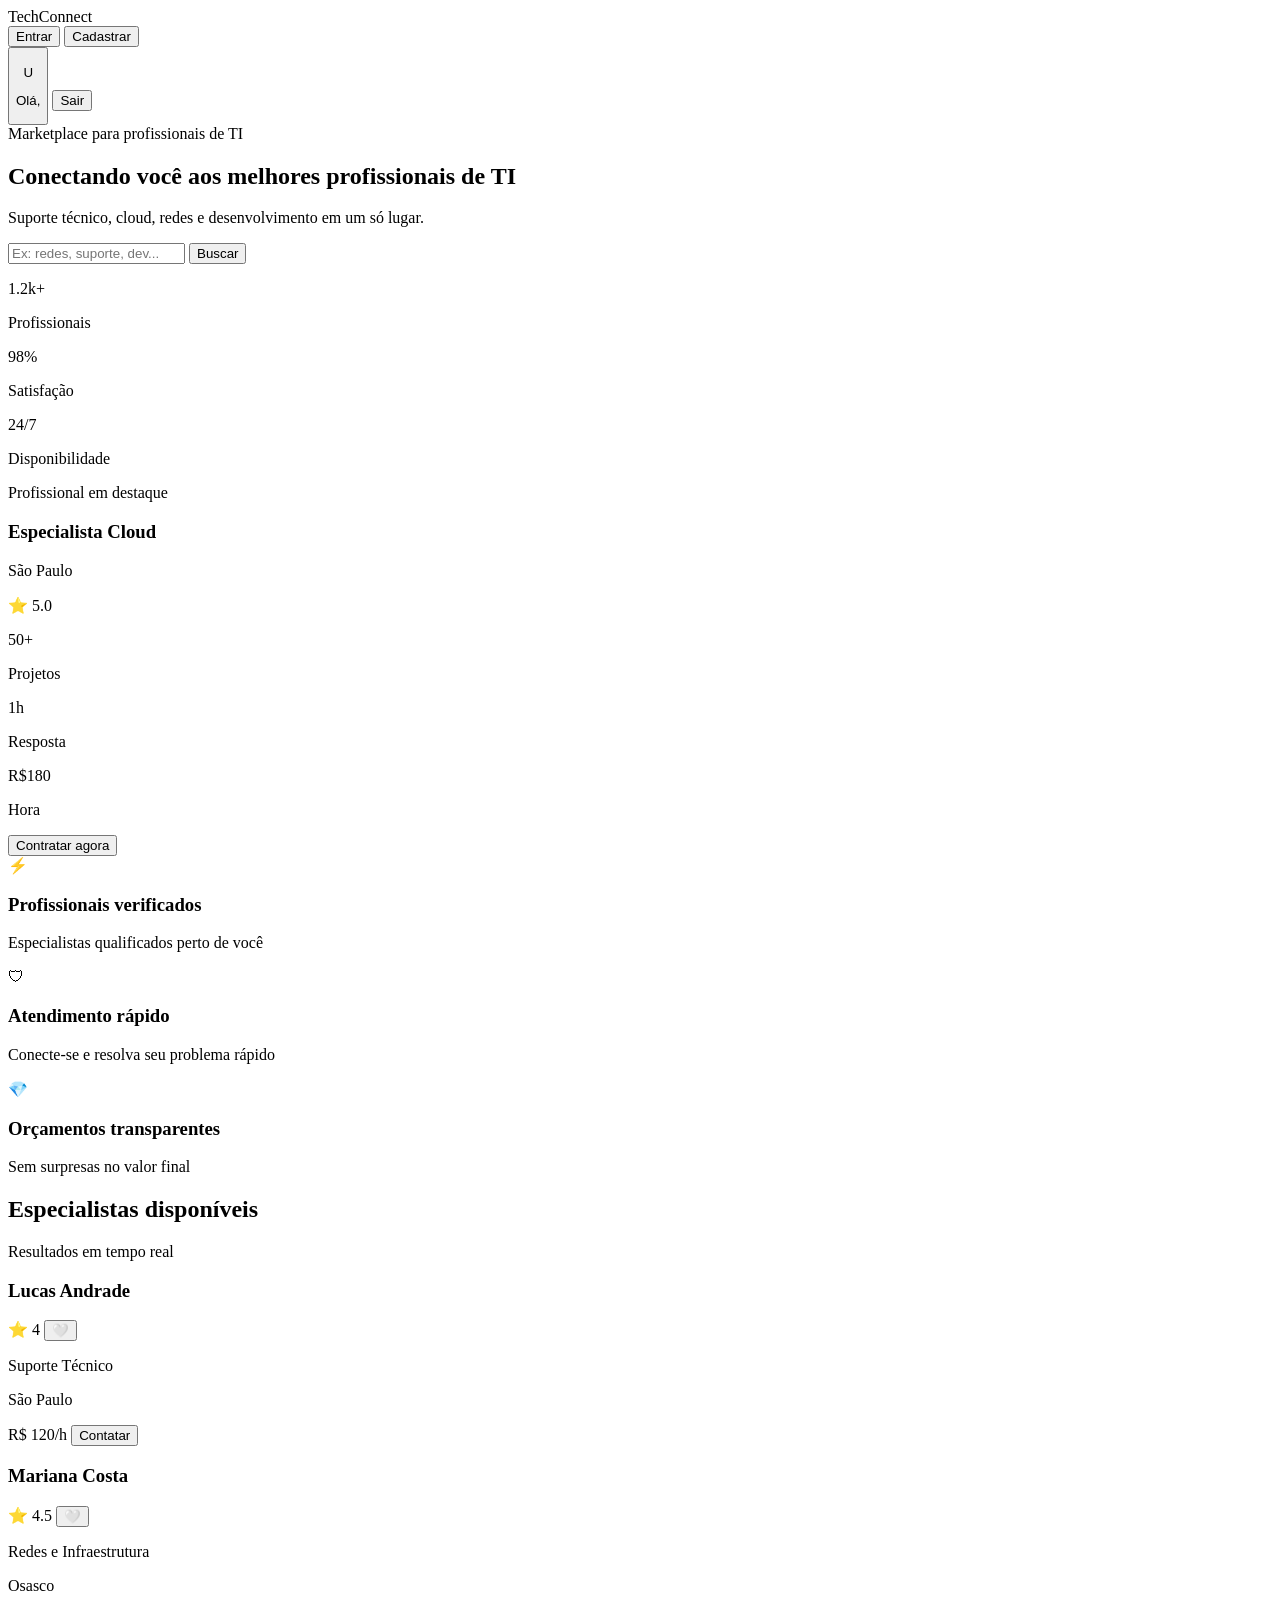
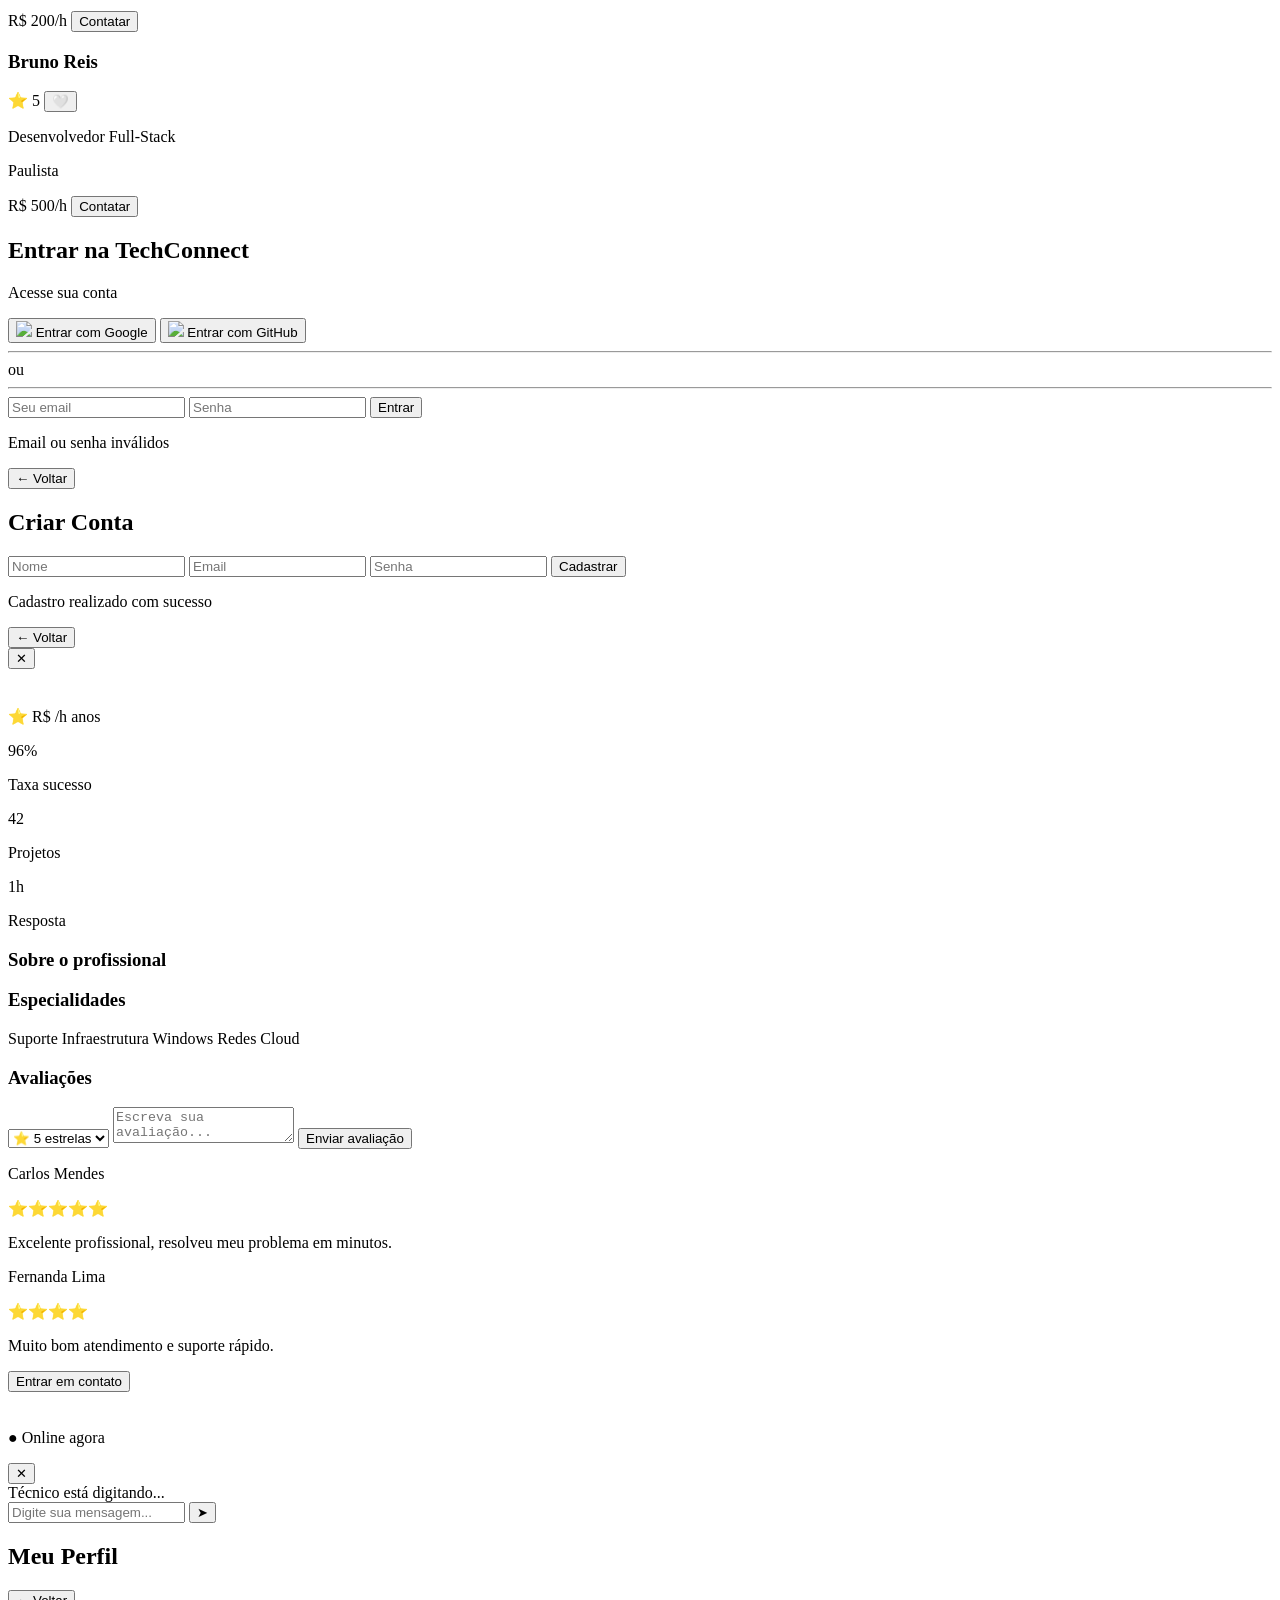
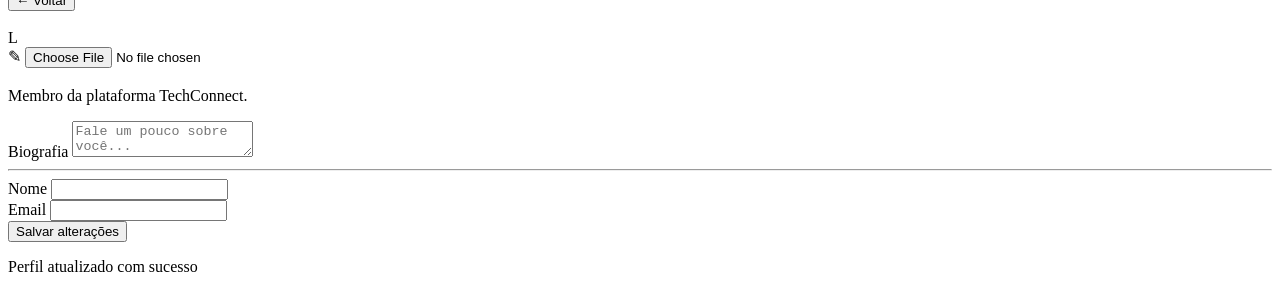
==== commit efd3f5d4: "Feat: melhora na tela de perfil do usuario" ====
--- a/FrontEnd/index.html
+++ b/FrontEnd/index.html
@@ -1,683 +1,659 @@
 <!doctype html>
 <html lang="pt-br">
+
 <head>
-<meta charset="UTF-8" />
-<meta name="viewport" content="width=device-width, initial-scale=1.0" />
-<title>TechConnect</title>
-<link rel="stylesheet" href="./styles/style.css">
-<script src="https://cdn.tailwindcss.com"></script>
+  <meta charset="UTF-8" />
+  <meta name="viewport" content="width=device-width, initial-scale=1.0" />
+  <title>TechConnect</title>
+  <link rel="stylesheet" href="./styles/style.css">
+  <script src="https://cdn.tailwindcss.com"></script>
 </head>
 
 <body class="bg-slate-50">
 
-<!-- ================= HOME ================= -->
-<div id="home">
-
-<header class="bg-white/90 backdrop-blur-xl border-b border-slate-200 shadow-sm sticky top-0 z-50">
-<nav class="container mx-auto flex justify-between items-center p-5">
-
-<div class="flex items-center gap-3">
-<span class="text-xl font-bold text-slate-800">TechConnect</span>
+  <!-- ================= HOME ================= -->
+  <div id="home">
+
+    <header class="bg-white/90 backdrop-blur-xl border-b border-slate-200 shadow-sm sticky top-0 z-50">
+      <nav class="container mx-auto flex justify-between items-center p-5">
+
+        <div class="flex items-center gap-3">
+          <span class="text-xl font-bold text-slate-800">TechConnect</span>
+        </div>
+
+        <div id="navButtons" class="flex gap-4">
+          <button id="btnLogin"
+            class="bg-indigo-600 hover:bg-indigo-700 text-white px-5 py-2 rounded-2xl shadow-lg transition">
+            Entrar
+          </button>
+
+          <button id="btnCadastro"
+            class="border border-slate-300 px-5 py-2 rounded-2xl text-slate-700 hover:bg-slate-100 transition">
+            Cadastrar
+          </button>
+        </div>
+
+        <div id="userArea" class="hidden flex gap-4 items-center">
+
+          <button id="btnMeuPerfil"
+            class="flex items-center gap-3 bg-white border border-slate-200 px-4 py-2 rounded-2xl shadow hover:bg-slate-50 transition">
+
+            <div class="w-10 h-10 relative">
+
+  <img id="userAvatarImg"
+  class="w-10 h-10 rounded-full object-cover hidden">
+
+  <div id="userAvatar"
+  class="w-10 h-10 rounded-full bg-indigo-600 text-white flex items-center justify-center font-bold">
+  U
+  </div>
+
 </div>
 
-<div id="navButtons" class="flex gap-4">
-<button id="btnLogin" class="bg-indigo-600 hover:bg-indigo-700 text-white px-5 py-2 rounded-2xl shadow-lg transition">
-Entrar
-</button>
-
-<button id="btnCadastro" class="border border-slate-300 px-5 py-2 rounded-2xl text-slate-700 hover:bg-slate-100 transition">
-Cadastrar
-</button>
-</div>
-
-<div id="userArea" class="hidden flex gap-4 items-center">
-
-  <button
-    id="btnMeuPerfil"
-    class="flex items-center gap-3 bg-white border border-slate-200 px-4 py-2 rounded-2xl shadow hover:bg-slate-50 transition">
-
-      <div class="w-10 h-10 rounded-full bg-indigo-600 text-white flex items-center justify-center font-bold"
-           id="userAvatar">
-      U
-      </div>
-
-      <div class="text-left">
-        <p class="text-xs text-slate-400">Olá,</p>
-        <p id="userEmail" class="font-semibold text-slate-800"></p>
-      </div>
-
-  </button>
-
-  <button id="btnLogout" class="bg-red-500 text-white px-4 py-2 rounded-xl">
-    Sair
-  </button>
-
-</div>
-
-</nav>
-</header>
-
-
-<section class="bg-gradient-to-br from-slate-950 via-indigo-950 to-violet-900 text-white relative overflow-hidden">
-
-<div class="absolute -top-20 -left-10 w-72 h-72 bg-cyan-500/20 rounded-full blur-3xl"></div>
-<div class="absolute top-40 right-20 w-96 h-96 bg-violet-500/20 rounded-full blur-3xl"></div>
-
-<div class="container mx-auto px-6 py-28 grid md:grid-cols-2 gap-12 items-center">
-
-<div>
-<span class="bg-white/10 border border-white/20 px-5 py-2 rounded-full text-sm">
-Marketplace para profissionais de TI
-</span>
-
-<h1 class="text-6xl font-bold leading-tight mt-8 mb-6">
-Conectando você aos melhores profissionais de TI
-</h1>
-
-<p class="text-slate-300 text-lg mb-10">
-Suporte técnico, cloud, redes e desenvolvimento em um só lugar.
-</p>
-
-<div class="flex flex-col sm:flex-row bg-white rounded-3xl overflow-hidden shadow-2xl w-full max-w-xl">
-
-<input id="searchInput"
-placeholder="Ex: redes, suporte, dev..."
-class="flex-1 px-6 py-5 text-slate-700 outline-none"/>
-
-<button id="btnBuscar"
-class="bg-indigo-600 hover:bg-indigo-700 px-8 py-5 font-semibold transition">
-Buscar
-</button>
-
-</div>
-
-<div class="flex gap-10 mt-10">
-<div>
-<p class="text-3xl font-bold">1.2k+</p>
-<p class="text-slate-400 text-sm">Profissionais</p>
-</div>
-
-<div>
-<p class="text-3xl font-bold">98%</p>
-<p class="text-slate-400 text-sm">Satisfação</p>
-</div>
-
-<div>
-<p class="text-3xl font-bold">24/7</p>
-<p class="text-slate-400 text-sm">Disponibilidade</p>
-</div>
-</div>
-
-</div>
-
-
-<div class="hidden md:flex justify-center">
-<div class="bg-white/10 backdrop-blur-xl p-8 rounded-[30px] shadow-2xl w-80 border border-white/10">
-
-<p class="text-slate-300 mb-4">Profissional em destaque</p>
-
-<div class="bg-white text-slate-800 p-6 rounded-3xl">
-<div class="flex justify-between mb-4">
-<div>
-<h3 class="font-bold text-xl">Especialista Cloud</h3>
-<p class="text-slate-500">São Paulo</p>
-</div>
-<div class="text-yellow-500">⭐ 5.0</div>
-</div>
-
-<div class="grid grid-cols-3 gap-4 text-center">
-<div>
-<p class="font-bold">50+</p>
-<p class="text-xs text-slate-500">Projetos</p>
-</div>
-<div>
-<p class="font-bold">1h</p>
-<p class="text-xs text-slate-500">Resposta</p>
-</div>
-<div>
-<p class="font-bold">R$180</p>
-<p class="text-xs text-slate-500">Hora</p>
-</div>
-</div>
-
-<button class="w-full mt-6 bg-indigo-600 text-white py-3 rounded-2xl">
-Contratar agora
-</button>
-
-</div>
-</div>
-</div>
-
-</div>
-</section>
-
-
-<section class="bg-slate-50 py-20">
-<div class="container mx-auto px-6 grid md:grid-cols-3 gap-8 text-center">
-
-<div class="bg-white p-8 rounded-3xl shadow-lg hover:-translate-y-2 transition">
-<div class="text-4xl mb-4">⚡</div>
-<h3 class="font-bold text-xl mb-3">Profissionais verificados</h3>
-<p class="text-slate-500 text-sm">Especialistas qualificados perto de você</p>
-</div>
-
-<div class="bg-white p-8 rounded-3xl shadow-lg hover:-translate-y-2 transition">
-<div class="text-4xl mb-4">🛡</div>
-<h3 class="font-bold text-xl mb-3">Atendimento rápido</h3>
-<p class="text-slate-500 text-sm">Conecte-se e resolva seu problema rápido</p>
-</div>
-
-<div class="bg-white p-8 rounded-3xl shadow-lg hover:-translate-y-2 transition">
-<div class="text-4xl mb-4">💎</div>
-<h3 class="font-bold text-xl mb-3">Orçamentos transparentes</h3>
-<p class="text-slate-500 text-sm">Sem surpresas no valor final</p>
-</div>
-
-</div>
-</section>
-
-
-<section class="container mx-auto py-20 px-6">
-<div class="flex justify-between items-center mb-10">
-<h2 class="text-3xl font-bold text-slate-800">Especialistas disponíveis</h2>
-<span class="text-sm text-slate-400">Resultados em tempo real</span>
-</div>
-
-<div id="listaTecnicos" class="grid md:grid-cols-3 gap-6"></div>
-</section>
-
-</div>
-
-
-<!-- LOGIN -->
-<!-- LOGIN -->
-<div id="login" class="hidden min-h-screen flex items-center justify-center bg-gradient-to-br from-slate-950 via-indigo-900 to-violet-900">
-
-<div class="w-full max-w-md bg-white/10 backdrop-blur-2xl border border-white/20 rounded-[30px] shadow-2xl p-8">
-
-<h2 class="text-3xl font-bold text-white text-center mb-2">
-Entrar na TechConnect
-</h2>
-
-<p class="text-slate-300 text-center mb-8">
-Acesse sua conta
-</p>
-
-<!-- LOGIN SOCIAL -->
-<div class="space-y-3 mb-6">
-
-<button id="googleLogin"
-class="w-full bg-white text-slate-800 py-3 rounded-2xl font-semibold flex items-center justify-center gap-3 hover:scale-[1.02] transition">
-<img width="22"
-src="https://cdn.jsdelivr.net/gh/devicons/devicon/icons/google/google-original.svg">
-Entrar com Google
-</button>
-
-<button id="githubLogin"
-class="w-full bg-black text-white py-3 rounded-2xl font-semibold flex items-center justify-center gap-3 hover:scale-[1.02] transition">
-<img width="22"
-src="https://cdn.jsdelivr.net/gh/devicons/devicon/icons/github/github-original.svg">
-Entrar com GitHub
-</button>
-
-</div>
-
-<div class="flex items-center gap-3 mb-6">
-<hr class="flex-1 border-white/20">
-<span class="text-slate-400 text-sm">ou</span>
-<hr class="flex-1 border-white/20">
-</div>
-
-<input
-id="loginEmail"
-type="email"
-placeholder="Seu email"
-class="w-full mb-4 px-5 py-4 rounded-2xl bg-white/10 border border-white/20 text-white placeholder-slate-300 outline-none"
-/>
-
-<input
-id="loginSenha"
-type="password"
-placeholder="Senha"
-class="w-full mb-5 px-5 py-4 rounded-2xl bg-white/10 border border-white/20 text-white placeholder-slate-300 outline-none"
-/>
-
-<button
-id="fazerLogin"
-class="w-full bg-indigo-600 hover:bg-indigo-700 py-4 rounded-2xl font-bold text-white shadow-xl">
-Entrar
-</button>
-
-<p id="loginErro"
-class="hidden text-red-400 text-center mt-4">
-Email ou senha inválidos
-</p>
-
-<button
-id="voltarLogin"
-class="mt-6 text-slate-300 w-full">
-← Voltar
-</button>
-
-</div>
-</div>
-
-
-<!-- CADASTRO -->
-<div id="cadastro"
-class="hidden min-h-screen flex items-center justify-center bg-gradient-to-br from-slate-950 via-indigo-900 to-violet-900">
-
-<div class="w-full max-w-md bg-white/10 backdrop-blur-2xl border border-white/20 rounded-[30px] shadow-2xl p-8">
-
-<h2 class="text-3xl font-bold text-white text-center mb-8">
-Criar Conta
-</h2>
-
-<input
-id="cadUsuario"
-placeholder="Nome"
-class="w-full mb-4 px-5 py-4 rounded-2xl bg-white/10 border border-white/20 text-white"
-/>
-
-<input
-id="cadEmail"
-placeholder="Email"
-class="w-full mb-4 px-5 py-4 rounded-2xl bg-white/10 border border-white/20 text-white"
-/>
-
-<input
-id="cadSenha"
-type="password"
-placeholder="Senha"
-class="w-full mb-5 px-5 py-4 rounded-2xl bg-white/10 border border-white/20 text-white"
-/>
-
-<button
-id="fazerCadastro"
-class="w-full bg-violet-600 hover:bg-violet-700 py-4 rounded-2xl font-bold text-white">
-Cadastrar
-</button>
-
-<p id="cadSucesso"
-class="hidden text-green-400 text-center mt-4">
-Cadastro realizado com sucesso
-</p>
-
-<button
-id="voltarCadastro"
-class="mt-6 text-slate-300 w-full">
-← Voltar
-</button>
-
-</div>
-</div>
-
-<!-- PERFIL DRAWER -->
-<!-- PERFIL DRAWER -->
-<div id="perfilDrawer" class="fixed inset-0 bg-black/50 hidden z-50">
-<div onclick="fecharPerfil()" class="absolute inset-0"></div>
-
-<div id="drawerBox"
-class="absolute right-0 top-0 h-full w-full md:w-[500px]
+            <div class="text-left">
+              <p class="text-xs text-slate-400">Olá,</p>
+              <p id="userEmail" class="font-semibold text-slate-800"></p>
+            </div>
+
+          </button>
+
+          <button id="btnLogout" class="bg-red-500 text-white px-4 py-2 rounded-xl">
+            Sair
+          </button>
+
+        </div>
+
+      </nav>
+    </header>
+
+
+    <section class="bg-gradient-to-br from-slate-950 via-indigo-950 to-violet-900 text-white relative overflow-hidden">
+
+      <div class="absolute -top-20 -left-10 w-72 h-72 bg-cyan-500/20 rounded-full blur-3xl"></div>
+      <div class="absolute top-40 right-20 w-96 h-96 bg-violet-500/20 rounded-full blur-3xl"></div>
+
+      <div class="container mx-auto px-6 py-28 grid md:grid-cols-2 gap-12 items-center">
+
+        <div>
+          <span class="bg-white/10 border border-white/20 px-5 py-2 rounded-full text-sm">
+            Marketplace para profissionais de TI
+          </span>
+
+          <h1 class="text-6xl font-bold leading-tight mt-8 mb-6">
+            Conectando você aos melhores profissionais de TI
+          </h1>
+
+          <p class="text-slate-300 text-lg mb-10">
+            Suporte técnico, cloud, redes e desenvolvimento em um só lugar.
+          </p>
+
+          <div class="flex flex-col sm:flex-row bg-white rounded-3xl overflow-hidden shadow-2xl w-full max-w-xl">
+
+            <input id="searchInput" placeholder="Ex: redes, suporte, dev..."
+              class="flex-1 px-6 py-5 text-slate-700 outline-none" />
+
+            <button id="btnBuscar" class="bg-indigo-600 hover:bg-indigo-700 px-8 py-5 font-semibold transition">
+              Buscar
+            </button>
+
+          </div>
+
+          <div class="flex gap-10 mt-10">
+            <div>
+              <p class="text-3xl font-bold">1.2k+</p>
+              <p class="text-slate-400 text-sm">Profissionais</p>
+            </div>
+
+            <div>
+              <p class="text-3xl font-bold">98%</p>
+              <p class="text-slate-400 text-sm">Satisfação</p>
+            </div>
+
+            <div>
+              <p class="text-3xl font-bold">24/7</p>
+              <p class="text-slate-400 text-sm">Disponibilidade</p>
+            </div>
+          </div>
+
+        </div>
+
+
+        <div class="hidden md:flex justify-center">
+          <div class="bg-white/10 backdrop-blur-xl p-8 rounded-[30px] shadow-2xl w-80 border border-white/10">
+
+            <p class="text-slate-300 mb-4">Profissional em destaque</p>
+
+            <div class="bg-white text-slate-800 p-6 rounded-3xl">
+              <div class="flex justify-between mb-4">
+                <div>
+                  <h3 class="font-bold text-xl">Especialista Cloud</h3>
+                  <p class="text-slate-500">São Paulo</p>
+                </div>
+                <div class="text-yellow-500">⭐ 5.0</div>
+              </div>
+
+              <div class="grid grid-cols-3 gap-4 text-center">
+                <div>
+                  <p class="font-bold">50+</p>
+                  <p class="text-xs text-slate-500">Projetos</p>
+                </div>
+                <div>
+                  <p class="font-bold">1h</p>
+                  <p class="text-xs text-slate-500">Resposta</p>
+                </div>
+                <div>
+                  <p class="font-bold">R$180</p>
+                  <p class="text-xs text-slate-500">Hora</p>
+                </div>
+              </div>
+
+              <button class="w-full mt-6 bg-indigo-600 text-white py-3 rounded-2xl">
+                Contratar agora
+              </button>
+
+            </div>
+          </div>
+        </div>
+
+      </div>
+    </section>
+
+
+    <section class="bg-slate-50 py-20">
+      <div class="container mx-auto px-6 grid md:grid-cols-3 gap-8 text-center">
+
+        <div class="bg-white p-8 rounded-3xl shadow-lg hover:-translate-y-2 transition">
+          <div class="text-4xl mb-4">⚡</div>
+          <h3 class="font-bold text-xl mb-3">Profissionais verificados</h3>
+          <p class="text-slate-500 text-sm">Especialistas qualificados perto de você</p>
+        </div>
+
+        <div class="bg-white p-8 rounded-3xl shadow-lg hover:-translate-y-2 transition">
+          <div class="text-4xl mb-4">🛡</div>
+          <h3 class="font-bold text-xl mb-3">Atendimento rápido</h3>
+          <p class="text-slate-500 text-sm">Conecte-se e resolva seu problema rápido</p>
+        </div>
+
+        <div class="bg-white p-8 rounded-3xl shadow-lg hover:-translate-y-2 transition">
+          <div class="text-4xl mb-4">💎</div>
+          <h3 class="font-bold text-xl mb-3">Orçamentos transparentes</h3>
+          <p class="text-slate-500 text-sm">Sem surpresas no valor final</p>
+        </div>
+
+      </div>
+    </section>
+
+
+    <section class="container mx-auto py-20 px-6">
+      <div class="flex justify-between items-center mb-10">
+        <h2 class="text-3xl font-bold text-slate-800">Especialistas disponíveis</h2>
+        <span class="text-sm text-slate-400">Resultados em tempo real</span>
+      </div>
+
+      <div id="listaTecnicos" class="grid md:grid-cols-3 gap-6"></div>
+    </section>
+
+  </div>
+
+
+  <!-- LOGIN -->
+  <!-- LOGIN -->
+  <div id="login"
+    class="hidden min-h-screen flex items-center justify-center bg-gradient-to-br from-slate-950 via-indigo-900 to-violet-900">
+
+    <div class="w-full max-w-md bg-white/10 backdrop-blur-2xl border border-white/20 rounded-[30px] shadow-2xl p-8">
+
+      <h2 class="text-3xl font-bold text-white text-center mb-2">
+        Entrar na TechConnect
+      </h2>
+
+      <p class="text-slate-300 text-center mb-8">
+        Acesse sua conta
+      </p>
+
+      <!-- LOGIN SOCIAL -->
+      <div class="space-y-3 mb-6">
+
+        <button id="googleLogin"
+          class="w-full bg-white text-slate-800 py-3 rounded-2xl font-semibold flex items-center justify-center gap-3 hover:scale-[1.02] transition">
+          <img width="22" src="https://cdn.jsdelivr.net/gh/devicons/devicon/icons/google/google-original.svg">
+          Entrar com Google
+        </button>
+
+        <button id="githubLogin"
+          class="w-full bg-black text-white py-3 rounded-2xl font-semibold flex items-center justify-center gap-3 hover:scale-[1.02] transition">
+          <img width="22" src="https://cdn.jsdelivr.net/gh/devicons/devicon/icons/github/github-original.svg">
+          Entrar com GitHub
+        </button>
+
+      </div>
+
+      <div class="flex items-center gap-3 mb-6">
+        <hr class="flex-1 border-white/20">
+        <span class="text-slate-400 text-sm">ou</span>
+        <hr class="flex-1 border-white/20">
+      </div>
+
+      <input id="loginEmail" type="email" placeholder="Seu email"
+        class="w-full mb-4 px-5 py-4 rounded-2xl bg-white/10 border border-white/20 text-white placeholder-slate-300 outline-none" />
+
+      <input id="loginSenha" type="password" placeholder="Senha"
+        class="w-full mb-5 px-5 py-4 rounded-2xl bg-white/10 border border-white/20 text-white placeholder-slate-300 outline-none" />
+
+      <button id="fazerLogin"
+        class="w-full bg-indigo-600 hover:bg-indigo-700 py-4 rounded-2xl font-bold text-white shadow-xl">
+        Entrar
+      </button>
+
+      <p id="loginErro" class="hidden text-red-400 text-center mt-4">
+        Email ou senha inválidos
+      </p>
+
+      <button id="voltarLogin" class="mt-6 text-slate-300 w-full">
+        ← Voltar
+      </button>
+
+    </div>
+  </div>
+
+
+  <!-- CADASTRO -->
+  <div id="cadastro"
+    class="hidden min-h-screen flex items-center justify-center bg-gradient-to-br from-slate-950 via-indigo-900 to-violet-900">
+
+    <div class="w-full max-w-md bg-white/10 backdrop-blur-2xl border border-white/20 rounded-[30px] shadow-2xl p-8">
+
+      <h2 class="text-3xl font-bold text-white text-center mb-8">
+        Criar Conta
+      </h2>
+
+      <input id="cadUsuario" placeholder="Nome"
+        class="w-full mb-4 px-5 py-4 rounded-2xl bg-white/10 border border-white/20 text-white" />
+
+      <input id="cadEmail" placeholder="Email"
+        class="w-full mb-4 px-5 py-4 rounded-2xl bg-white/10 border border-white/20 text-white" />
+
+      <input id="cadSenha" type="password" placeholder="Senha"
+        class="w-full mb-5 px-5 py-4 rounded-2xl bg-white/10 border border-white/20 text-white" />
+
+      <button id="fazerCadastro" class="w-full bg-violet-600 hover:bg-violet-700 py-4 rounded-2xl font-bold text-white">
+        Cadastrar
+      </button>
+
+      <p id="cadSucesso" class="hidden text-green-400 text-center mt-4">
+        Cadastro realizado com sucesso
+      </p>
+
+      <button id="voltarCadastro" class="mt-6 text-slate-300 w-full">
+        ← Voltar
+      </button>
+
+    </div>
+  </div>
+
+  <!-- PERFIL DRAWER -->
+  <!-- PERFIL DRAWER -->
+  <div id="perfilDrawer" class="fixed inset-0 bg-black/50 hidden z-50">
+    <div onclick="fecharPerfil()" class="absolute inset-0"></div>
+
+    <div id="drawerBox" class="absolute right-0 top-0 h-full w-full md:w-[500px]
 bg-slate-50 shadow-2xl
 translate-x-full transition-transform duration-500
 overflow-y-auto">
 
-<!-- HEADER -->
-<div class="bg-gradient-to-br from-indigo-600 via-violet-700 to-purple-800 p-8 text-white relative">
-
-<button onclick="fecharPerfil()"
-class="absolute top-5 right-5 bg-white/20 hover:bg-white/30
+      <!-- HEADER -->
+      <div class="bg-gradient-to-br from-indigo-600 via-violet-700 to-purple-800 p-8 text-white relative">
+
+        <button onclick="fecharPerfil()" class="absolute top-5 right-5 bg-white/20 hover:bg-white/30
 px-4 py-2 rounded-2xl">
-✕
-</button>
-
-<div class="flex items-center gap-5">
-
-<img
-id="perfilFoto"
-class="w-24 h-24 rounded-3xl border-4 border-white shadow-xl object-cover"
-/>
-
-<div>
-
-<h2 id="perfilNome"
-class="text-3xl font-bold">
-</h2>
-
-<p id="perfilArea"
-class="text-indigo-100">
-</p>
-
-<p id="perfilCidade"
-class="text-indigo-200 text-sm">
-</p>
-
-<div class="mt-4 flex gap-3 flex-wrap">
-
-<span class="bg-white/20 px-4 py-2 rounded-full text-sm">
-⭐ <span id="perfilRating"></span>
-</span>
-
-<span class="bg-white/20 px-4 py-2 rounded-full text-sm">
-R$ <span id="perfilValor"></span>/h
-</span>
-
-<span class="bg-white/20 px-4 py-2 rounded-full text-sm">
-<span id="perfilIdade"></span> anos
-</span>
-
-</div>
-
-</div>
-</div>
-
-</div>
-
-
-<!-- CONTEÚDO -->
-<div class="p-6 space-y-7">
-
-
-<!-- MÉTRICAS -->
-<div class="grid grid-cols-3 gap-4">
-
-<div class="bg-white rounded-3xl p-5 text-center shadow-md">
-<p class="text-2xl font-bold text-indigo-600">
-96%
-</p>
-
-<p class="text-xs text-gray-500">
-Taxa sucesso
-</p>
-</div>
-
-
-<div class="bg-white rounded-3xl p-5 text-center shadow-md">
-<p class="text-2xl font-bold text-indigo-600">
-42
-</p>
-
-<p class="text-xs text-gray-500">
-Projetos
-</p>
-</div>
-
-
-<div class="bg-white rounded-3xl p-5 text-center shadow-md">
-<p class="text-2xl font-bold text-indigo-600">
-1h
-</p>
-
-<p class="text-xs text-gray-500">
-Resposta
-</p>
-</div>
-
-</div>
-
-
-<!-- SOBRE -->
-<div class="bg-white rounded-3xl p-6 shadow-md">
-
-<h3 class="font-bold text-lg mb-4">
-Sobre o profissional
-</h3>
-
-<p id="perfilBio"
-class="text-slate-600 leading-relaxed">
-</p>
-
-</div>
-
-
-
-<!-- SKILLS -->
-<div class="bg-white rounded-3xl p-6 shadow-md">
-
-<h3 class="font-bold text-lg mb-4">
-Especialidades
-</h3>
-
-<div class="flex flex-wrap gap-3">
-
-<span class="bg-indigo-100 text-indigo-700 px-4 py-2 rounded-xl">
-Suporte
-</span>
-
-<span class="bg-indigo-100 text-indigo-700 px-4 py-2 rounded-xl">
-Infraestrutura
-</span>
-
-<span class="bg-indigo-100 text-indigo-700 px-4 py-2 rounded-xl">
-Windows
-</span>
-
-<span class="bg-indigo-100 text-indigo-700 px-4 py-2 rounded-xl">
-Redes
-</span>
-
-<span class="bg-indigo-100 text-indigo-700 px-4 py-2 rounded-xl">
-Cloud
-</span>
-
-</div>
-
-</div>
-
-
-
-<!-- AVALIAÇÕES -->
-<div class="bg-white rounded-3xl p-6 shadow-md">
-
-<h3 class="font-bold text-lg mb-4">
-Avaliações
-</h3>
-
-<select
-id="notaInput"
-class="border rounded-xl px-4 py-3 mb-4 w-full">
-
-<option value="5">
-⭐ 5 estrelas
-</option>
-
-<option value="4">
-⭐ 4 estrelas
-</option>
-
-<option value="3">
-⭐ 3 estrelas
-</option>
-
-<option value="2">
-⭐ 2 estrelas
-</option>
-
-<option value="1">
-⭐ 1 estrela
-</option>
-
-</select>
-
-
-<textarea
-id="comentarioInput"
-placeholder="Escreva sua avaliação..."
-class="w-full border rounded-2xl p-4 mb-4">
+          ✕
+        </button>
+
+        <div class="flex items-center gap-5">
+
+          <img id="perfilFoto" class="w-24 h-24 rounded-3xl border-4 border-white shadow-xl object-cover" />
+
+          <div>
+
+            <h2 id="perfilNome" class="text-3xl font-bold">
+            </h2>
+
+            <p id="perfilArea" class="text-indigo-100">
+            </p>
+
+            <p id="perfilCidade" class="text-indigo-200 text-sm">
+            </p>
+
+            <div class="mt-4 flex gap-3 flex-wrap">
+
+              <span class="bg-white/20 px-4 py-2 rounded-full text-sm">
+                ⭐ <span id="perfilRating"></span>
+              </span>
+
+              <span class="bg-white/20 px-4 py-2 rounded-full text-sm">
+                R$ <span id="perfilValor"></span>/h
+              </span>
+
+              <span class="bg-white/20 px-4 py-2 rounded-full text-sm">
+                <span id="perfilIdade"></span> anos
+              </span>
+
+            </div>
+
+          </div>
+        </div>
+
+      </div>
+
+
+      <!-- CONTEÚDO -->
+      <div class="p-6 space-y-7">
+
+
+        <!-- MÉTRICAS -->
+        <div class="grid grid-cols-3 gap-4">
+
+          <div class="bg-white rounded-3xl p-5 text-center shadow-md">
+            <p class="text-2xl font-bold text-indigo-600">
+              96%
+            </p>
+
+            <p class="text-xs text-gray-500">
+              Taxa sucesso
+            </p>
+          </div>
+
+
+          <div class="bg-white rounded-3xl p-5 text-center shadow-md">
+            <p class="text-2xl font-bold text-indigo-600">
+              42
+            </p>
+
+            <p class="text-xs text-gray-500">
+              Projetos
+            </p>
+          </div>
+
+
+          <div class="bg-white rounded-3xl p-5 text-center shadow-md">
+            <p class="text-2xl font-bold text-indigo-600">
+              1h
+            </p>
+
+            <p class="text-xs text-gray-500">
+              Resposta
+            </p>
+          </div>
+
+        </div>
+
+
+        <!-- SOBRE -->
+        <div class="bg-white rounded-3xl p-6 shadow-md">
+
+          <h3 class="font-bold text-lg mb-4">
+            Sobre o profissional
+          </h3>
+
+          <p id="perfilBio" class="text-slate-600 leading-relaxed">
+          </p>
+
+        </div>
+
+
+
+        <!-- SKILLS -->
+        <div class="bg-white rounded-3xl p-6 shadow-md">
+
+          <h3 class="font-bold text-lg mb-4">
+            Especialidades
+          </h3>
+
+          <div class="flex flex-wrap gap-3">
+
+            <span class="bg-indigo-100 text-indigo-700 px-4 py-2 rounded-xl">
+              Suporte
+            </span>
+
+            <span class="bg-indigo-100 text-indigo-700 px-4 py-2 rounded-xl">
+              Infraestrutura
+            </span>
+
+            <span class="bg-indigo-100 text-indigo-700 px-4 py-2 rounded-xl">
+              Windows
+            </span>
+
+            <span class="bg-indigo-100 text-indigo-700 px-4 py-2 rounded-xl">
+              Redes
+            </span>
+
+            <span class="bg-indigo-100 text-indigo-700 px-4 py-2 rounded-xl">
+              Cloud
+            </span>
+
+          </div>
+
+        </div>
+
+
+
+        <!-- AVALIAÇÕES -->
+        <div class="bg-white rounded-3xl p-6 shadow-md">
+
+          <h3 class="font-bold text-lg mb-4">
+            Avaliações
+          </h3>
+
+          <select id="notaInput" class="border rounded-xl px-4 py-3 mb-4 w-full">
+
+            <option value="5">
+              ⭐ 5 estrelas
+            </option>
+
+            <option value="4">
+              ⭐ 4 estrelas
+            </option>
+
+            <option value="3">
+              ⭐ 3 estrelas
+            </option>
+
+            <option value="2">
+              ⭐ 2 estrelas
+            </option>
+
+            <option value="1">
+              ⭐ 1 estrela
+            </option>
+
+          </select>
+
+
+          <textarea id="comentarioInput" placeholder="Escreva sua avaliação..."
+            class="w-full border rounded-2xl p-4 mb-4">
 </textarea>
 
 
-<button
-id="btnAvaliar"
-class="w-full bg-indigo-600 hover:bg-indigo-700
+          <button id="btnAvaliar" class="w-full bg-indigo-600 hover:bg-indigo-700
 text-white py-3 rounded-2xl">
-Enviar avaliação
-</button>
-
-
-<!-- LISTA DAS AVALIAÇÕES -->
-<div id="listaAvaliacoes"
-class="mt-6 space-y-4">
-
-<div class="border rounded-2xl p-4">
-<p class="font-semibold">
-Carlos Mendes
-</p>
-
-<p class="text-yellow-500 text-sm">
-⭐⭐⭐⭐⭐
-</p>
-
-<p class="text-sm text-gray-500 mt-2">
-Excelente profissional, resolveu meu problema em minutos.
-</p>
-</div>
-
-
-<div class="border rounded-2xl p-4">
-<p class="font-semibold">
-Fernanda Lima
-</p>
-
-<p class="text-yellow-500 text-sm">
-⭐⭐⭐⭐
-</p>
-
-<p class="text-sm text-gray-500 mt-2">
-Muito bom atendimento e suporte rápido.
-</p>
-</div>
-
-</div>
-
-</div>
-
-
-
-<!-- CTA -->
-<button
-id="btnChatPerfil"
-class="w-full bg-gradient-to-r from-indigo-600 to-violet-700
+            Enviar avaliação
+          </button>
+
+
+          <!-- LISTA DAS AVALIAÇÕES -->
+          <div id="listaAvaliacoes" class="mt-6 space-y-4">
+
+            <div class="border rounded-2xl p-4">
+              <p class="font-semibold">
+                Carlos Mendes
+              </p>
+
+              <p class="text-yellow-500 text-sm">
+                ⭐⭐⭐⭐⭐
+              </p>
+
+              <p class="text-sm text-gray-500 mt-2">
+                Excelente profissional, resolveu meu problema em minutos.
+              </p>
+            </div>
+
+
+            <div class="border rounded-2xl p-4">
+              <p class="font-semibold">
+                Fernanda Lima
+              </p>
+
+              <p class="text-yellow-500 text-sm">
+                ⭐⭐⭐⭐
+              </p>
+
+              <p class="text-sm text-gray-500 mt-2">
+                Muito bom atendimento e suporte rápido.
+              </p>
+            </div>
+
+          </div>
+
+        </div>
+
+
+
+        <!-- CTA -->
+        <button id="btnChatPerfil" class="w-full bg-gradient-to-r from-indigo-600 to-violet-700
 hover:scale-[1.02]
 text-white py-4 rounded-2xl text-lg shadow-xl transition">
-Entrar em contato
-</button>
-
-
-</div>
-
-</div>
-</div>
-
-
-<!-- CHAT -->
-<div id="chatBox"
-class="fixed bottom-6 right-6 w-[380px] h-[560px] bg-white rounded-3xl shadow-2xl overflow-hidden hidden z-50 border border-gray-200 flex flex-col translate-x-full transition-all duration-300">
-
-<div class="bg-gradient-to-r from-indigo-600 to-violet-700 text-white p-4">
-<div class="flex justify-between items-center">
-<div class="flex items-center gap-3">
-<img id="chatAvatar" src="" class="w-12 h-12 rounded-full border-2 border-white object-cover">
-<div>
-<h3 id="chatNome" class="font-bold"></h3>
-<p id="chatArea" class="text-xs text-indigo-100"></p>
-<p class="text-[11px] text-indigo-200">● Online agora</p>
-</div>
-</div>
-<button onclick="fecharChat()" class="bg-white/20 px-3 py-2 rounded-xl">✕</button>
-</div>
-</div>
-
-<div id="chatMensagens" class="flex-1 overflow-y-auto p-4 bg-gray-50 space-y-3"></div>
-<div id="digitando" class="hidden px-4 pb-2 text-xs text-gray-400">Técnico está digitando...</div>
-
-<div class="border-t p-3 bg-white">
-<div class="flex items-center gap-2">
-<input id="chatInput"
-placeholder="Digite sua mensagem..."
-class="flex-1 bg-gray-100 rounded-full px-5 py-3 outline-none focus:ring-2 focus:ring-indigo-500"/>
-
-<button onclick="enviarMensagem()"
-class="w-12 h-12 rounded-full bg-indigo-600 hover:bg-indigo-700 text-white shadow-lg">
-➤
-</button>
-</div>
-</div>
-
-</div>
-
-<div id="perfilUsuario" class="hidden min-h-screen bg-slate-100">
-
-<header class="bg-white shadow p-6 flex justify-between items-center">
-  <h2 class="text-2xl font-bold">Meu Perfil</h2>
-
-  <button id="voltarPerfilUsuario"
-  class="px-4 py-2 rounded-xl border">
-  ← Voltar
-  </button>
-</header>
-
-<section class="max-w-4xl mx-auto p-8">
-
-<div class="bg-white rounded-3xl shadow-xl p-8">
-
-<div class="flex flex-col md:flex-row gap-8 items-center">
-
-<div
-class="w-32 h-32 rounded-full bg-indigo-600 text-white flex items-center justify-center text-4xl font-bold"
-id="perfilInicial">
-L
-</div>
-
-<div class="flex-1">
-<h3 id="perfilUserNome" class="text-3xl font-bold"></h3>
-<p id="perfilUserEmail" class="text-slate-500 mt-2"></p>
-<p class="mt-4 text-slate-600">
-Membro da plataforma TechConnect.
-</p>
-</div>
-
-</div>
-
-<hr class="my-8">
-
-<div class="grid md:grid-cols-2 gap-6">
-
-<div>
-<label class="font-semibold">Nome</label>
-<input id="editarNome"
-class="w-full mt-2 border rounded-xl p-3">
-</div>
-
-<div>
-<label class="font-semibold">Email</label>
-<input id="editarEmail"
-class="w-full mt-2 border rounded-xl p-3">
-</div>
-
-</div>
-
-<button id="salvarPerfilUsuario"
-class="mt-8 bg-indigo-600 hover:bg-indigo-700 text-white px-8 py-3 rounded-2xl">
-Salvar alterações
-</button>
-
-<p id="perfilSalvo"
-class="hidden mt-4 text-green-600 font-semibold">
-Perfil atualizado com sucesso
-</p>
-
-</div>
-
-</section>
-</div>
-
-<script src="./script/app.js"></script>
-<script src="./script/auth.js"></script>
-<script src="./script/tecnicos.js"></script>
-<script src="./script/chat.js"></script>
-<script src="./script/avaliacoes.js"></script>
+          Entrar em contato
+        </button>
+
+
+      </div>
+
+    </div>
+  </div>
+
+
+  <!-- CHAT -->
+  <div id="chatBox"
+    class="fixed bottom-6 right-6 w-[380px] h-[560px] bg-white rounded-3xl shadow-2xl overflow-hidden hidden z-50 border border-gray-200 flex flex-col translate-x-full transition-all duration-300">
+
+    <div class="bg-gradient-to-r from-indigo-600 to-violet-700 text-white p-4">
+      <div class="flex justify-between items-center">
+        <div class="flex items-center gap-3">
+          <img id="chatAvatar" src="" class="w-12 h-12 rounded-full border-2 border-white object-cover">
+          <div>
+            <h3 id="chatNome" class="font-bold"></h3>
+            <p id="chatArea" class="text-xs text-indigo-100"></p>
+            <p class="text-[11px] text-indigo-200">● Online agora</p>
+          </div>
+        </div>
+        <button onclick="fecharChat()" class="bg-white/20 px-3 py-2 rounded-xl">✕</button>
+      </div>
+    </div>
+
+    <div id="chatMensagens" class="flex-1 overflow-y-auto p-4 bg-gray-50 space-y-3"></div>
+    <div id="digitando" class="hidden px-4 pb-2 text-xs text-gray-400">Técnico está digitando...</div>
+
+    <div class="border-t p-3 bg-white">
+      <div class="flex items-center gap-2">
+        <input id="chatInput" placeholder="Digite sua mensagem..."
+          class="flex-1 bg-gray-100 rounded-full px-5 py-3 outline-none focus:ring-2 focus:ring-indigo-500" />
+
+        <button onclick="enviarMensagem()"
+          class="w-12 h-12 rounded-full bg-indigo-600 hover:bg-indigo-700 text-white shadow-lg">
+          ➤
+        </button>
+      </div>
+    </div>
+
+  </div>
+
+  <div id="perfilUsuario" class="hidden min-h-screen bg-slate-100">
+
+    <header class="bg-white shadow p-6 flex justify-between items-center">
+      <h2 class="text-2xl font-bold">Meu Perfil</h2>
+
+      <button id="voltarPerfilUsuario" class="px-4 py-2 rounded-xl border">
+        ← Voltar
+      </button>
+    </header>
+
+    <section class="max-w-4xl mx-auto p-8">
+
+      <div class="bg-white rounded-3xl shadow-xl p-8">
+
+        <div class="flex flex-col md:flex-row gap-8 items-center">
+
+          <div class="relative">
+
+            <img id="previewFoto"
+              class="w-32 h-32 rounded-full object-cover border-4 border-indigo-500 shadow-lg hidden">
+
+            <div id="perfilInicial"
+              class="w-32 h-32 rounded-full bg-indigo-600 text-white flex items-center justify-center text-4xl font-bold">
+              L
+            </div>
+
+            <label
+              class="absolute bottom-0 right-0 bg-indigo-600 text-white p-2 rounded-full cursor-pointer shadow-lg hover:scale-110 transition">
+              ✎
+              <input type="file" id="inputFoto" class="hidden" accept="image/*">
+            </label>
+
+          </div>
+
+          <div class="flex-1">
+            <h3 id="perfilUserNome" class="text-3xl font-bold"></h3>
+            <p id="perfilUserEmail" class="text-slate-500 mt-2"></p>
+            <p class="mt-4 text-slate-600">
+              Membro da plataforma TechConnect.
+            </p>
+          </div>
+
+          <div class="mt-6">
+            <label class="font-semibold">Biografia</label>
+
+            <textarea id="editarBio" class="w-full mt-2 border rounded-xl p-3 h-28 resize-none"
+              placeholder="Fale um pouco sobre você..."></textarea>
+          </div>
+
+        </div>
+
+        <hr class="my-8">
+
+        <div class="grid md:grid-cols-2 gap-6">
+
+          <div>
+            <label class="font-semibold">Nome</label>
+            <input id="editarNome" class="w-full mt-2 border rounded-xl p-3">
+          </div>
+
+          <div>
+            <label class="font-semibold">Email</label>
+            <input id="editarEmail" class="w-full mt-2 border rounded-xl p-3">
+          </div>
+
+        </div>
+
+        <button id="salvarPerfilUsuario"
+          class="mt-8 bg-indigo-600 hover:bg-indigo-700 text-white px-8 py-3 rounded-2xl">
+          Salvar alterações
+        </button>
+
+        <p id="perfilSalvo" class="hidden mt-4 text-green-600 font-semibold">
+          Perfil atualizado com sucesso
+        </p>
+
+      </div>
+
+    </section>
+  </div>
+
+  <script src="./script/app.js"></script>
+  <script src="./script/auth.js"></script>
+  <script src="./script/tecnicos.js"></script>
+  <script src="./script/chat.js"></script>
+  <script src="./script/avaliacoes.js"></script>
 
 </body>
+
 </html>
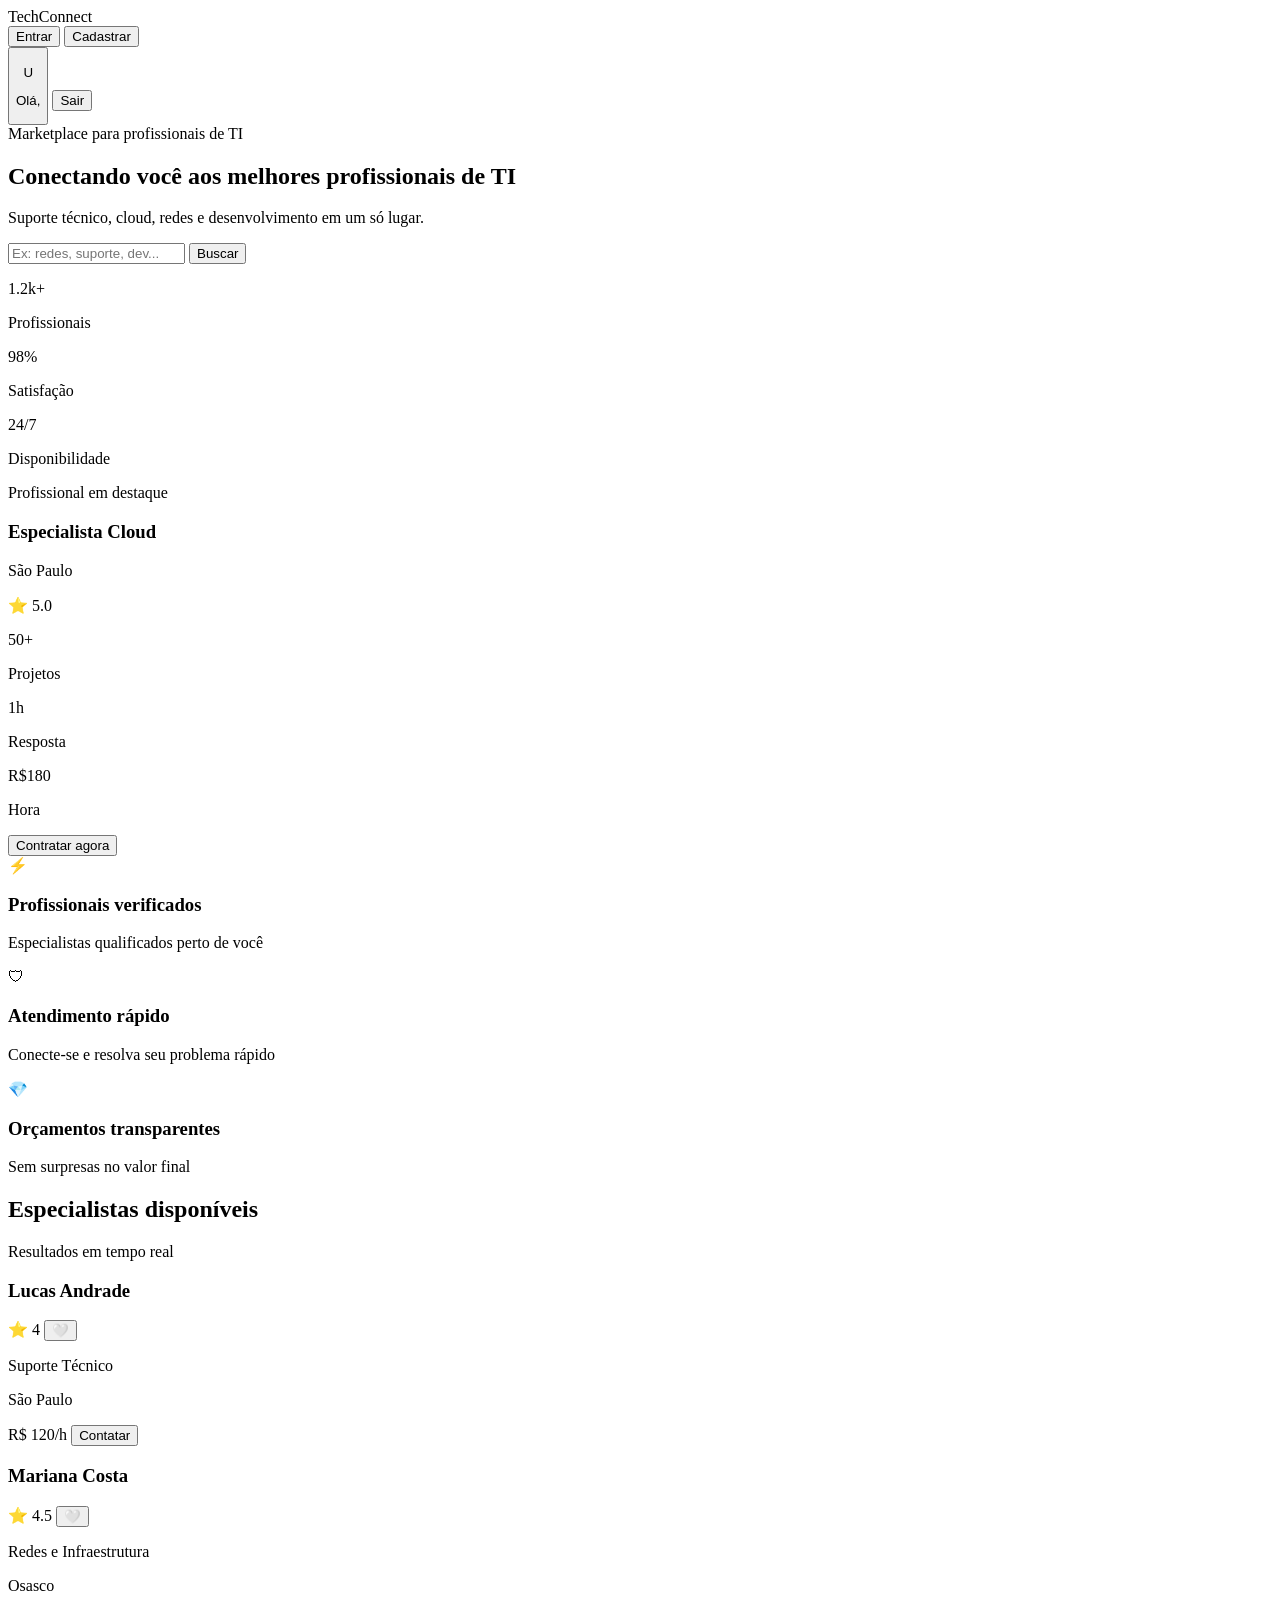
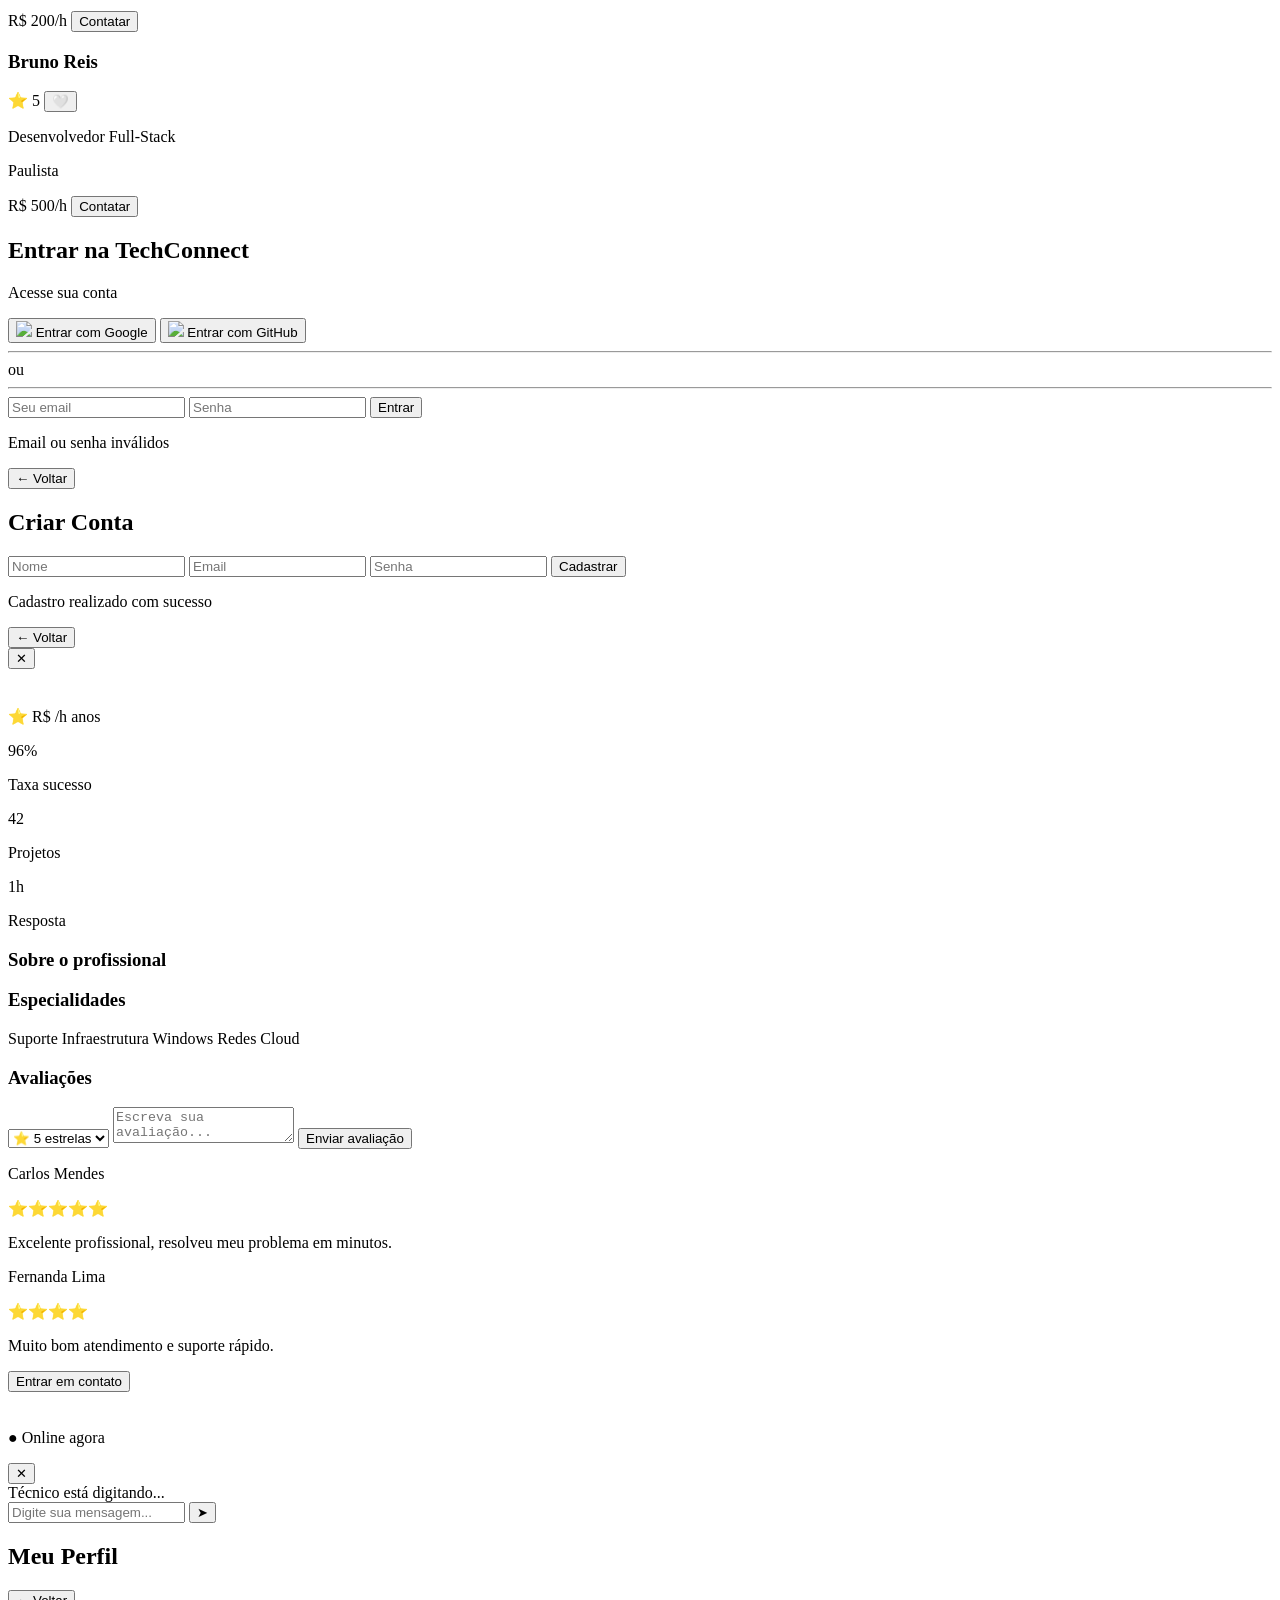
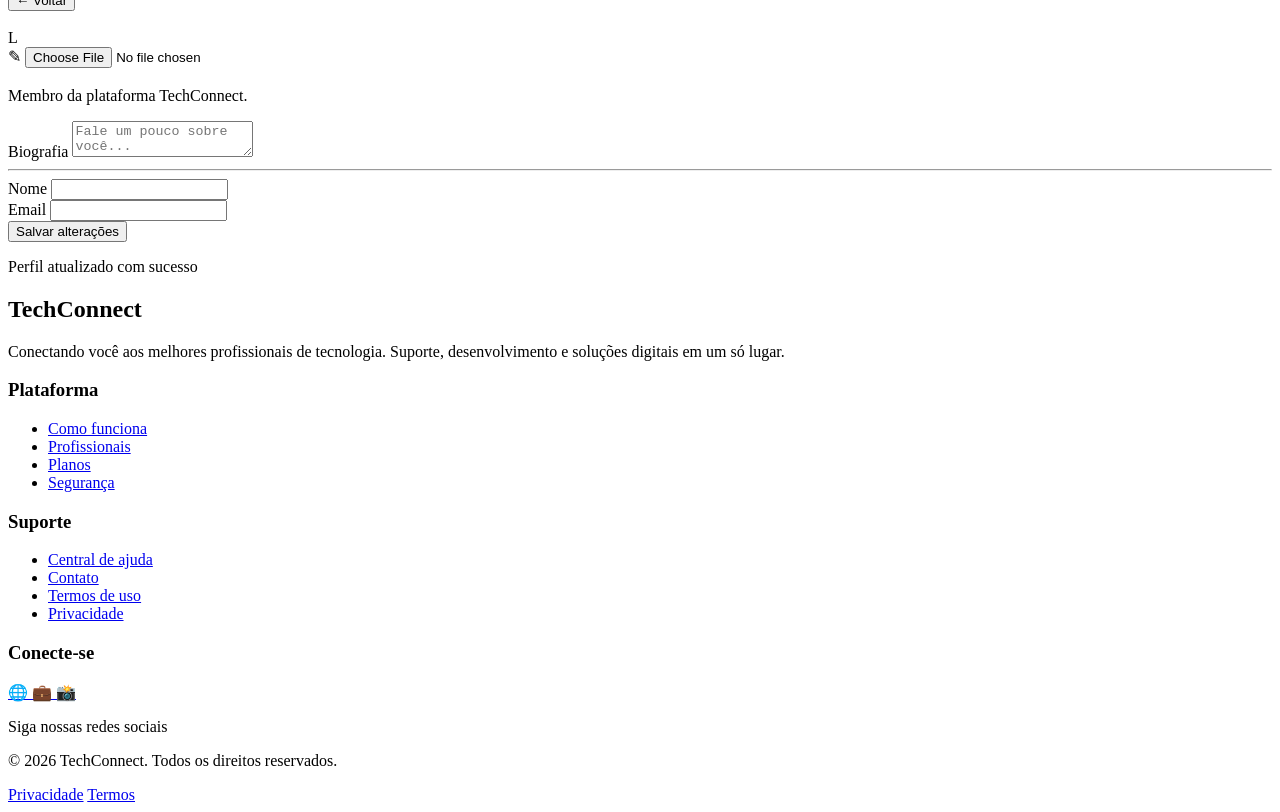
==== commit cb424f09: "Feat: Footer adicionado" ====
--- a/FrontEnd/index.html
+++ b/FrontEnd/index.html
@@ -654,6 +654,86 @@
   <script src="./script/chat.js"></script>
   <script src="./script/avaliacoes.js"></script>
 
+  <!-- FOOTER -->
+  <footer class="bg-gradient-to-br from-slate-950 via-indigo-950 to-violet-900 text-white mt-20">
+
+  <div class="container mx-auto px-6 py-16 grid md:grid-cols-4 gap-10">
+
+    <!-- LOGO / SOBRE -->
+    <div>
+      <h2 class="text-2xl font-bold mb-4">TechConnect</h2>
+      <p class="text-slate-400 text-sm leading-relaxed">
+        Conectando você aos melhores profissionais de tecnologia.
+        Suporte, desenvolvimento e soluções digitais em um só lugar.
+      </p>
+    </div>
+
+    <!-- LINKS -->
+    <div>
+      <h3 class="font-semibold mb-4">Plataforma</h3>
+      <ul class="space-y-2 text-slate-400 text-sm">
+        <li><a href="#" class="hover:text-white transition">Como funciona</a></li>
+        <li><a href="#" class="hover:text-white transition">Profissionais</a></li>
+        <li><a href="#" class="hover:text-white transition">Planos</a></li>
+        <li><a href="#" class="hover:text-white transition">Segurança</a></li>
+      </ul>
+    </div>
+
+    <!-- SUPORTE -->
+    <div>
+      <h3 class="font-semibold mb-4">Suporte</h3>
+      <ul class="space-y-2 text-slate-400 text-sm">
+        <li><a href="#" class="hover:text-white transition">Central de ajuda</a></li>
+        <li><a href="#" class="hover:text-white transition">Contato</a></li>
+        <li><a href="#" class="hover:text-white transition">Termos de uso</a></li>
+        <li><a href="#" class="hover:text-white transition">Privacidade</a></li>
+      </ul>
+    </div>
+
+    <!-- SOCIAL -->
+    <div>
+      <h3 class="font-semibold mb-4">Conecte-se</h3>
+
+      <div class="flex gap-4">
+
+        <a href="#" class="bg-white/10 hover:bg-white/20 p-3 rounded-xl transition">
+          🌐
+        </a>
+
+        <a href="#" class="bg-white/10 hover:bg-white/20 p-3 rounded-xl transition">
+          💼
+        </a>
+
+        <a href="#" class="bg-white/10 hover:bg-white/20 p-3 rounded-xl transition">
+          📸
+        </a>
+
+      </div>
+
+      <p class="text-slate-400 text-sm mt-4">
+        Siga nossas redes sociais
+      </p>
+    </div>
+
+  </div>
+
+  <!-- DIVISOR -->
+  <div class="border-t border-white/10"></div>
+
+  <!-- COPYRIGHT -->
+  <div class="container mx-auto px-6 py-6 flex flex-col md:flex-row justify-between items-center text-sm text-slate-400">
+
+    <p>© 2026 TechConnect. Todos os direitos reservados.</p>
+
+    <div class="flex gap-6 mt-3 md:mt-0">
+      <a href="#" class="hover:text-white transition">Privacidade</a>
+      <a href="#" class="hover:text-white transition">Termos</a>
+    </div>
+
+  </div>
+
+</footer>
+
 </body>
 
 </html>
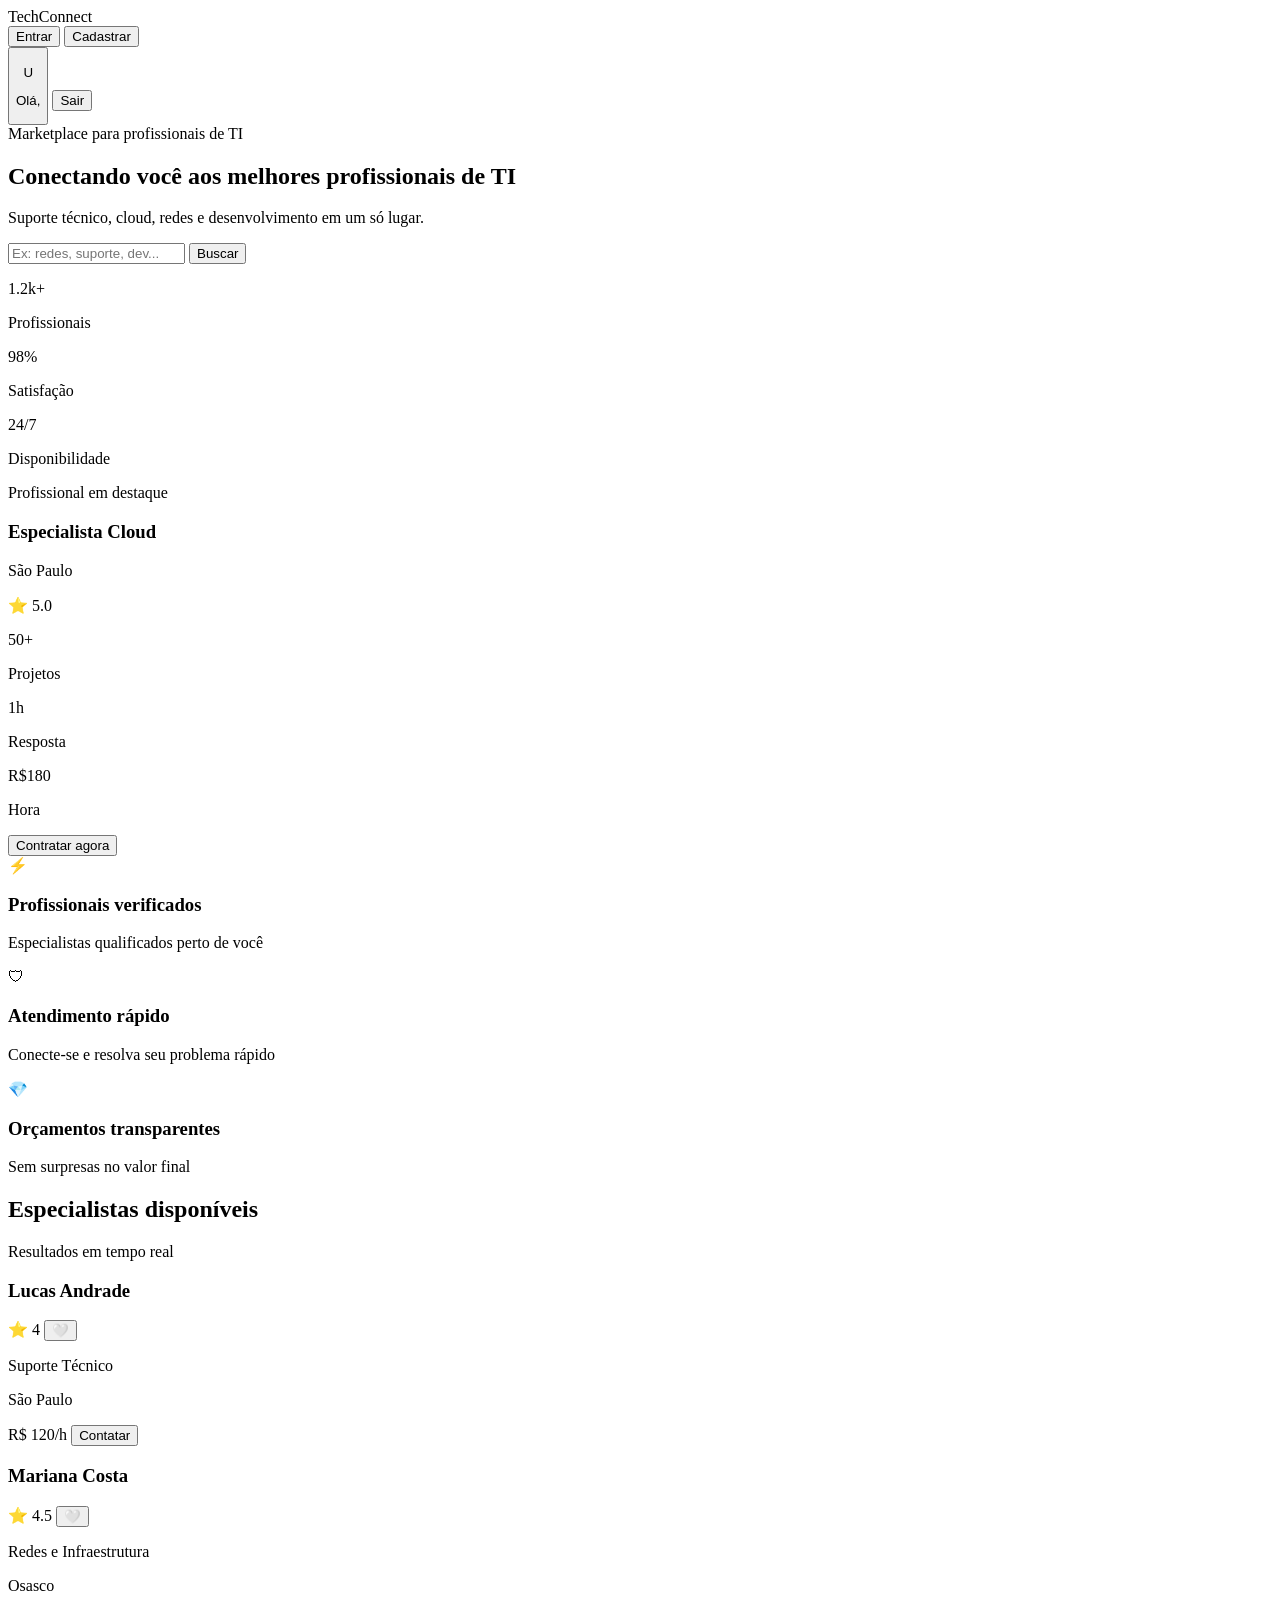
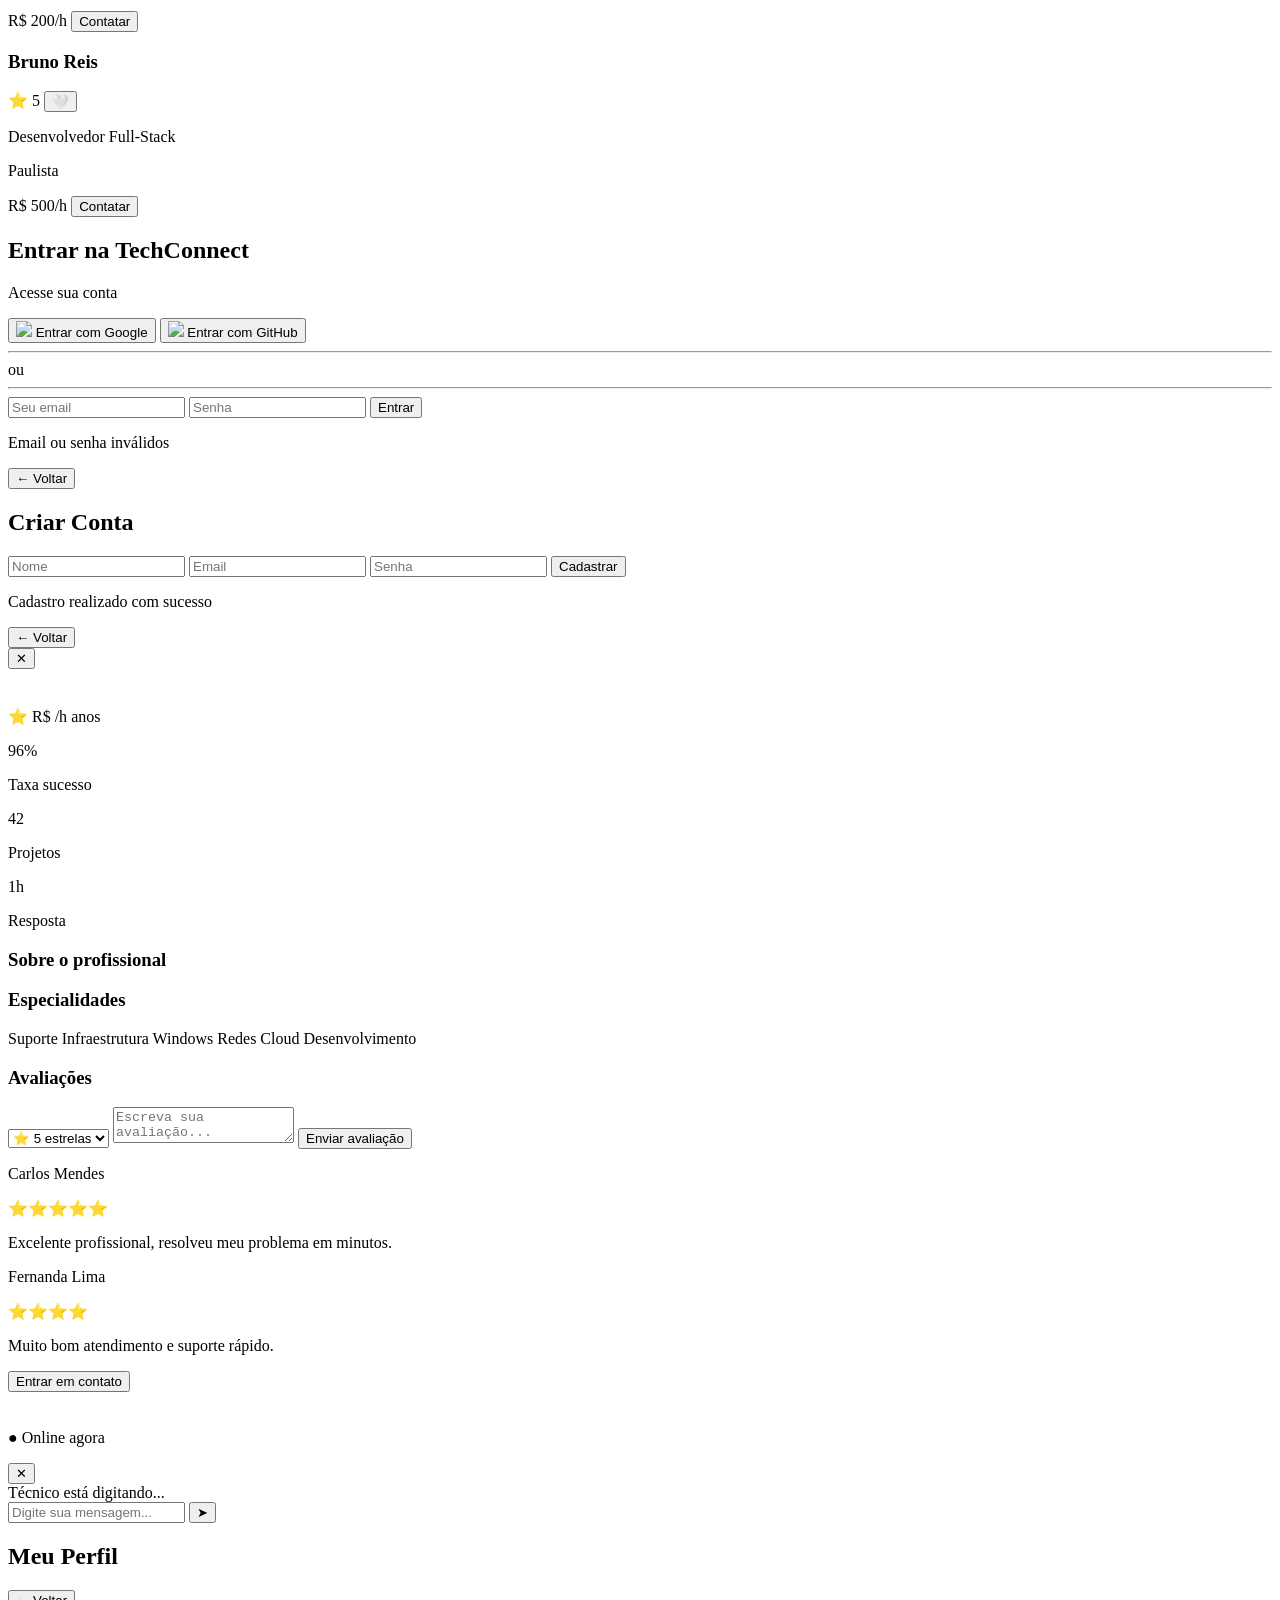
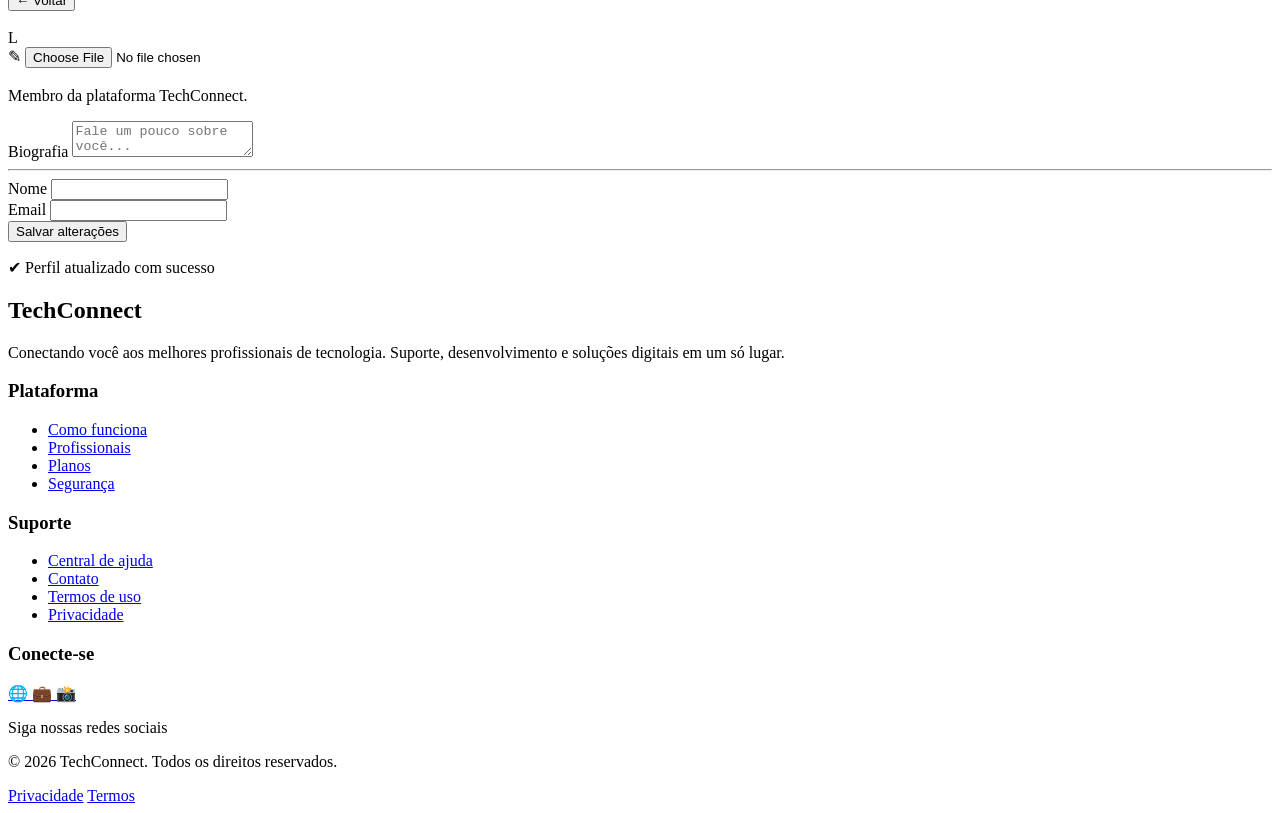
==== commit 98aa6350: "Feat: atualização na tela de perfil do usuario" ====
--- a/FrontEnd/index.html
+++ b/FrontEnd/index.html
@@ -431,6 +431,10 @@
               Cloud
             </span>
 
+            <span class="bg-indigo-100 text-indigo-700 px-4 py-2 rounded-xl">
+              Desenvolvimento
+            </span>
+
           </div>
 
         </div>
@@ -567,86 +571,92 @@
 
   </div>
 
-  <div id="perfilUsuario" class="hidden min-h-screen bg-slate-100">
-
-    <header class="bg-white shadow p-6 flex justify-between items-center">
-      <h2 class="text-2xl font-bold">Meu Perfil</h2>
-
-      <button id="voltarPerfilUsuario" class="px-4 py-2 rounded-xl border">
-        ← Voltar
+  <div id="perfilUsuario" class="hidden min-h-screen bg-gradient-to-br from-slate-950 via-indigo-950 to-violet-950 text-white">
+
+  <!-- HEADER -->
+  <header class="bg-white/5 backdrop-blur border-b border-white/10 p-6 flex justify-between items-center">
+    <h2 class="text-2xl font-bold">Meu Perfil</h2>
+
+    <button id="voltarPerfilUsuario" class="px-4 py-2 rounded-xl border border-white/20 hover:bg-white/10 transition">
+      ← Voltar
+    </button>
+  </header>
+
+  <section class="max-w-4xl mx-auto p-8">
+
+    <div class="bg-white/5 backdrop-blur-xl rounded-3xl shadow-2xl p-8 border border-white/10">
+
+      <!-- TOPO -->
+      <div class="flex flex-col md:flex-row gap-8 items-center">
+
+        <div class="relative">
+
+          <img id="previewFoto"
+            class="w-32 h-32 rounded-full object-cover border-4 border-white/20 shadow-lg hidden">
+
+          <div id="perfilInicial"
+            class="w-32 h-32 rounded-full bg-gradient-to-br from-indigo-600 to-violet-700 text-white flex items-center justify-center text-4xl font-bold shadow-lg">
+            L
+          </div>
+
+          <label
+            class="absolute bottom-0 right-0 bg-white/10 text-white p-2 rounded-full cursor-pointer shadow-lg hover:scale-110 transition">
+            ✎
+            <input type="file" id="inputFoto" class="hidden" accept="image/*">
+          </label>
+
+        </div>
+
+        <div class="flex-1">
+          <h3 id="perfilUserNome" class="text-3xl font-bold"></h3>
+          <p id="perfilUserEmail" class="text-indigo-300 mt-2"></p>
+
+          <p class="mt-4 text-slate-300">
+            Membro da plataforma TechConnect.
+          </p>
+        </div>
+
+        <div class="mt-6 w-full md:w-auto">
+          <label class="font-semibold text-indigo-300">Biografia</label>
+
+          <textarea id="editarBio"
+            class="w-full mt-2 bg-white/5 border border-white/10 rounded-xl p-3 h-28 resize-none text-white placeholder-slate-400 outline-none focus:ring-2 focus:ring-indigo-500 transition"
+            placeholder="Fale um pouco sobre você..."></textarea>
+        </div>
+
+      </div>
+
+      <hr class="my-8 border-white/10">
+
+      <div class="grid md:grid-cols-2 gap-6">
+
+        <div>
+          <label class="font-semibold text-indigo-300">Nome</label>
+          <input id="editarNome"
+            class="w-full mt-2 bg-white/5 border border-white/10 rounded-xl p-3 text-white outline-none focus:ring-2 focus:ring-indigo-500 transition">
+        </div>
+
+        <div>
+          <label class="font-semibold text-indigo-300">Email</label>
+          <input id="editarEmail"
+            class="w-full mt-2 bg-white/5 border border-white/10 rounded-xl p-3 text-white outline-none focus:ring-2 focus:ring-indigo-500 transition">
+        </div>
+
+      </div>
+
+      <button id="salvarPerfilUsuario"
+        class="mt-8 bg-gradient-to-r from-indigo-600 to-violet-700 hover:opacity-90 text-white px-8 py-3 rounded-2xl shadow-xl transition hover:scale-[1.02]">
+        Salvar alterações
       </button>
-    </header>
-
-    <section class="max-w-4xl mx-auto p-8">
-
-      <div class="bg-white rounded-3xl shadow-xl p-8">
-
-        <div class="flex flex-col md:flex-row gap-8 items-center">
-
-          <div class="relative">
-
-            <img id="previewFoto"
-              class="w-32 h-32 rounded-full object-cover border-4 border-indigo-500 shadow-lg hidden">
-
-            <div id="perfilInicial"
-              class="w-32 h-32 rounded-full bg-indigo-600 text-white flex items-center justify-center text-4xl font-bold">
-              L
-            </div>
-
-            <label
-              class="absolute bottom-0 right-0 bg-indigo-600 text-white p-2 rounded-full cursor-pointer shadow-lg hover:scale-110 transition">
-              ✎
-              <input type="file" id="inputFoto" class="hidden" accept="image/*">
-            </label>
-
-          </div>
-
-          <div class="flex-1">
-            <h3 id="perfilUserNome" class="text-3xl font-bold"></h3>
-            <p id="perfilUserEmail" class="text-slate-500 mt-2"></p>
-            <p class="mt-4 text-slate-600">
-              Membro da plataforma TechConnect.
-            </p>
-          </div>
-
-          <div class="mt-6">
-            <label class="font-semibold">Biografia</label>
-
-            <textarea id="editarBio" class="w-full mt-2 border rounded-xl p-3 h-28 resize-none"
-              placeholder="Fale um pouco sobre você..."></textarea>
-          </div>
-
-        </div>
-
-        <hr class="my-8">
-
-        <div class="grid md:grid-cols-2 gap-6">
-
-          <div>
-            <label class="font-semibold">Nome</label>
-            <input id="editarNome" class="w-full mt-2 border rounded-xl p-3">
-          </div>
-
-          <div>
-            <label class="font-semibold">Email</label>
-            <input id="editarEmail" class="w-full mt-2 border rounded-xl p-3">
-          </div>
-
-        </div>
-
-        <button id="salvarPerfilUsuario"
-          class="mt-8 bg-indigo-600 hover:bg-indigo-700 text-white px-8 py-3 rounded-2xl">
-          Salvar alterações
-        </button>
-
-        <p id="perfilSalvo" class="hidden mt-4 text-green-600 font-semibold">
-          Perfil atualizado com sucesso
-        </p>
-
-      </div>
-
-    </section>
-  </div>
+
+      <p id="perfilSalvo" class="hidden mt-4 text-green-400 font-semibold">
+        ✔ Perfil atualizado com sucesso
+      </p>
+
+    </div>
+
+  </section>
+</div>
 
   <script src="./script/app.js"></script>
   <script src="./script/auth.js"></script>
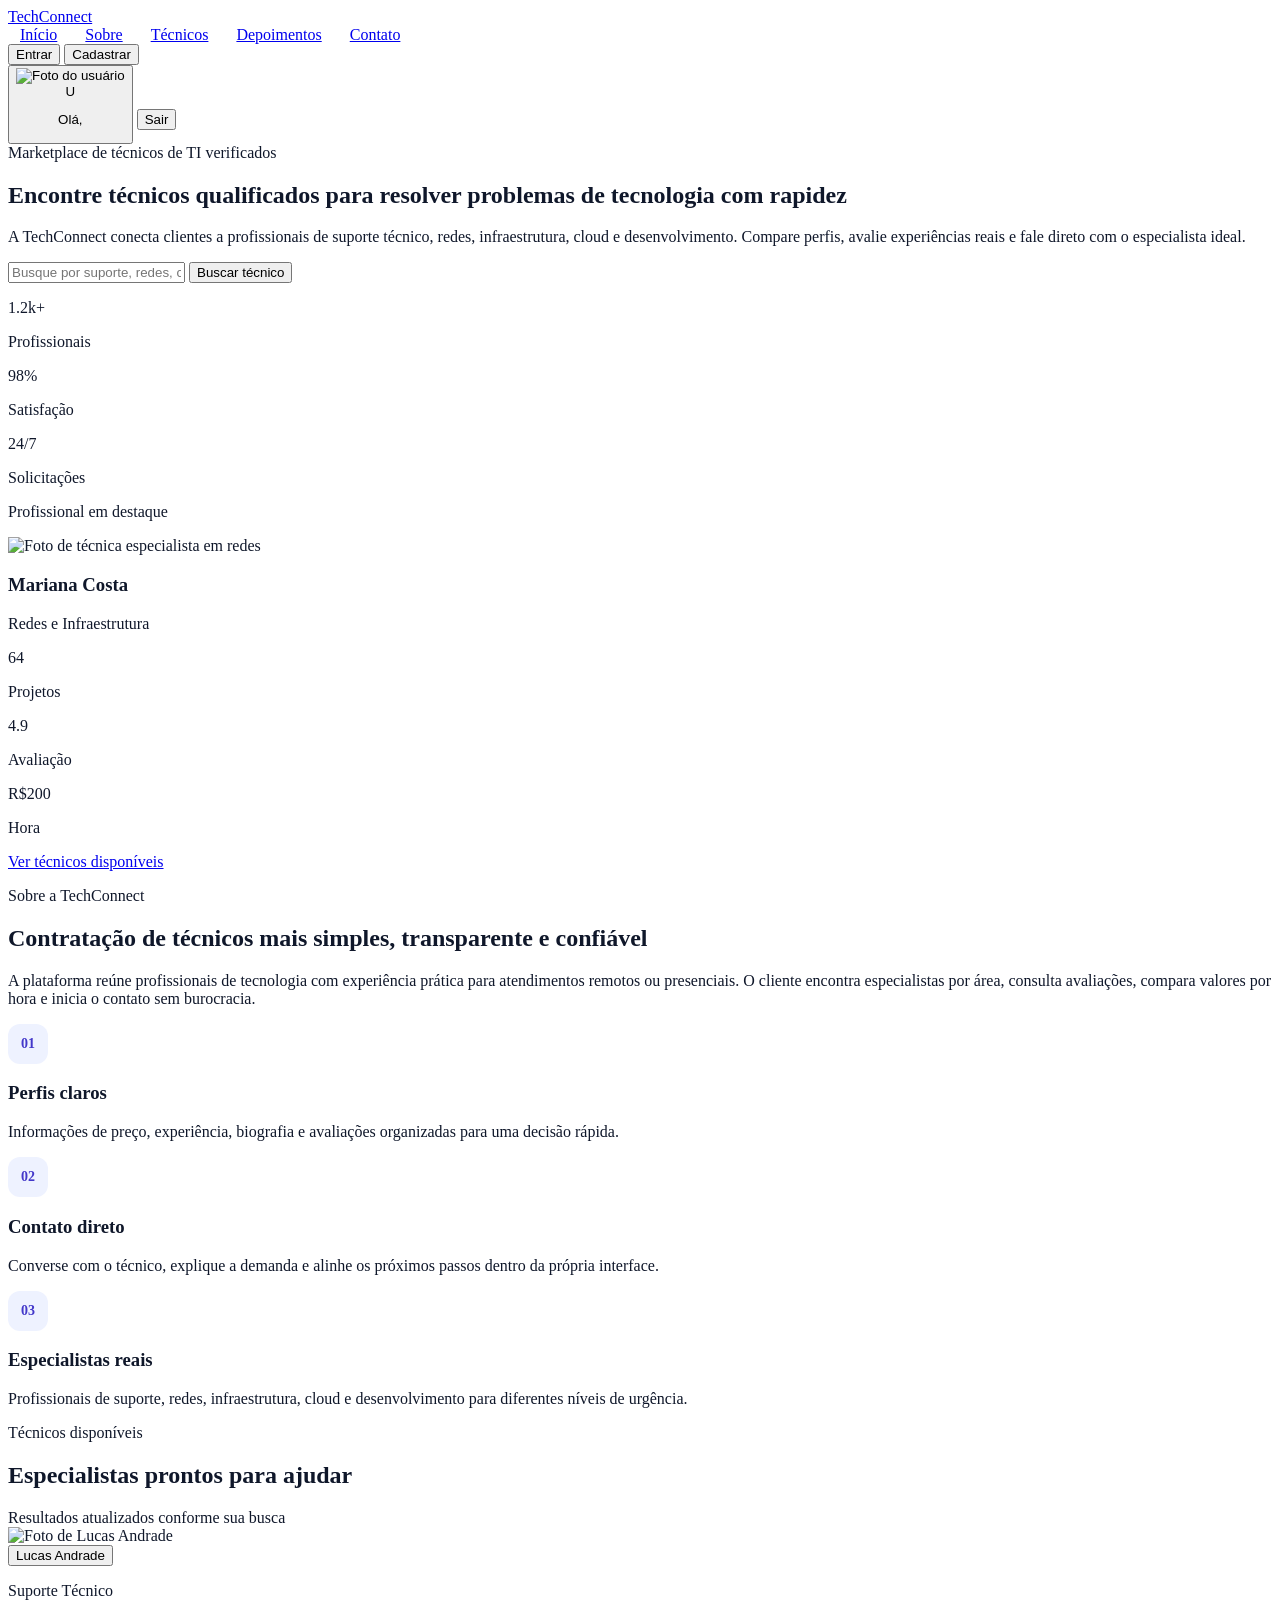
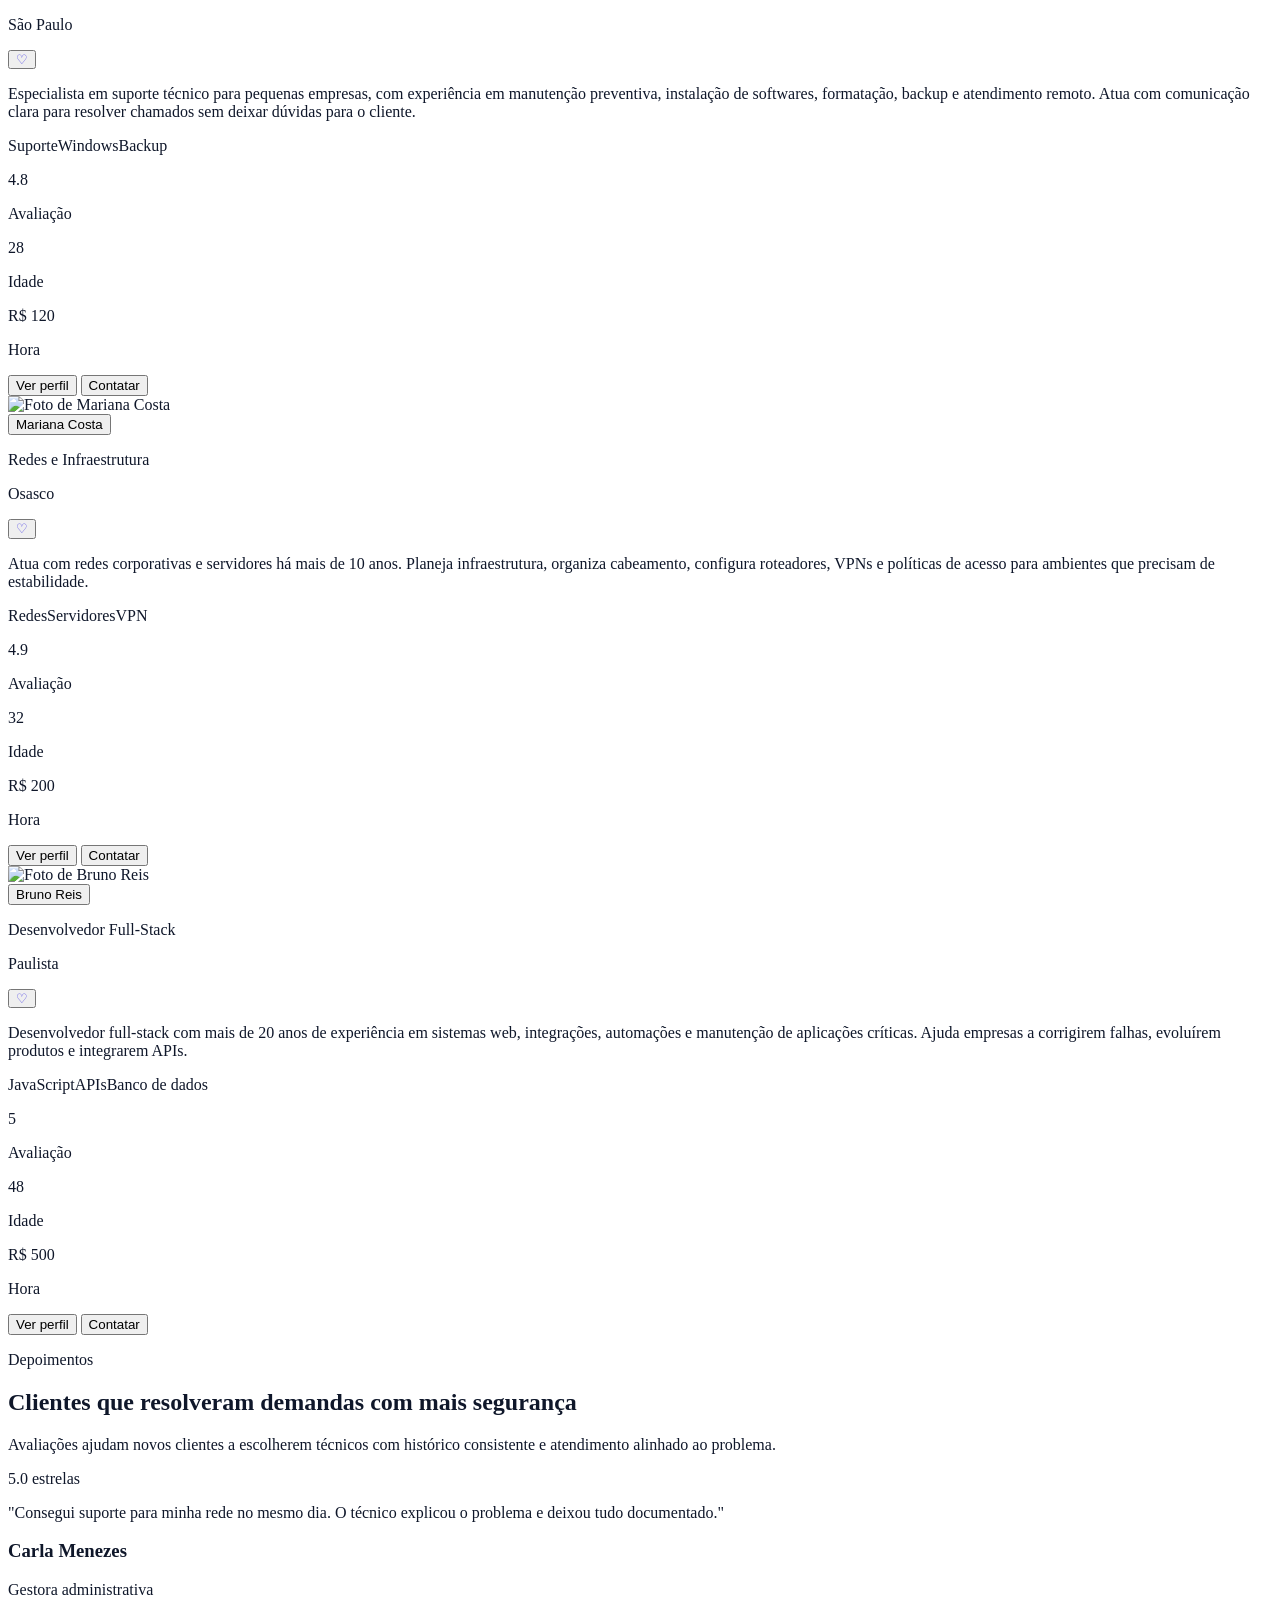
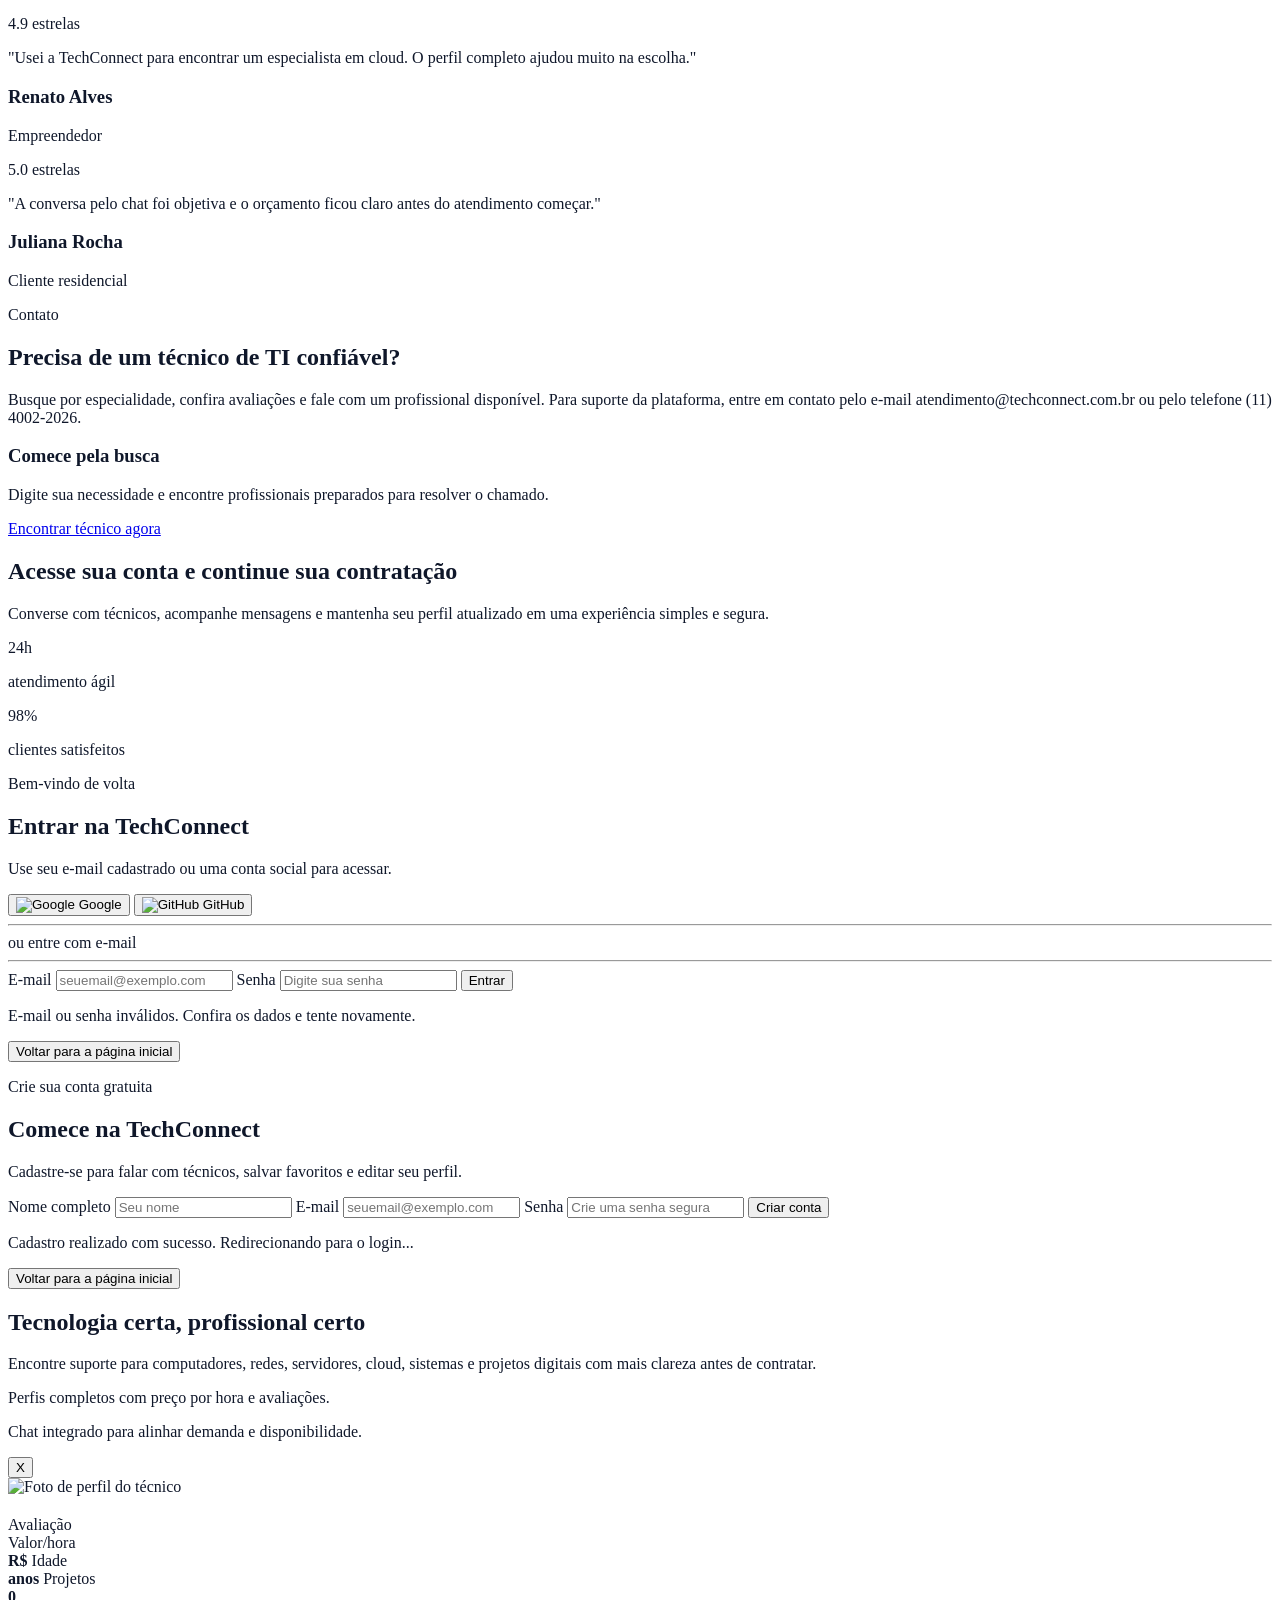
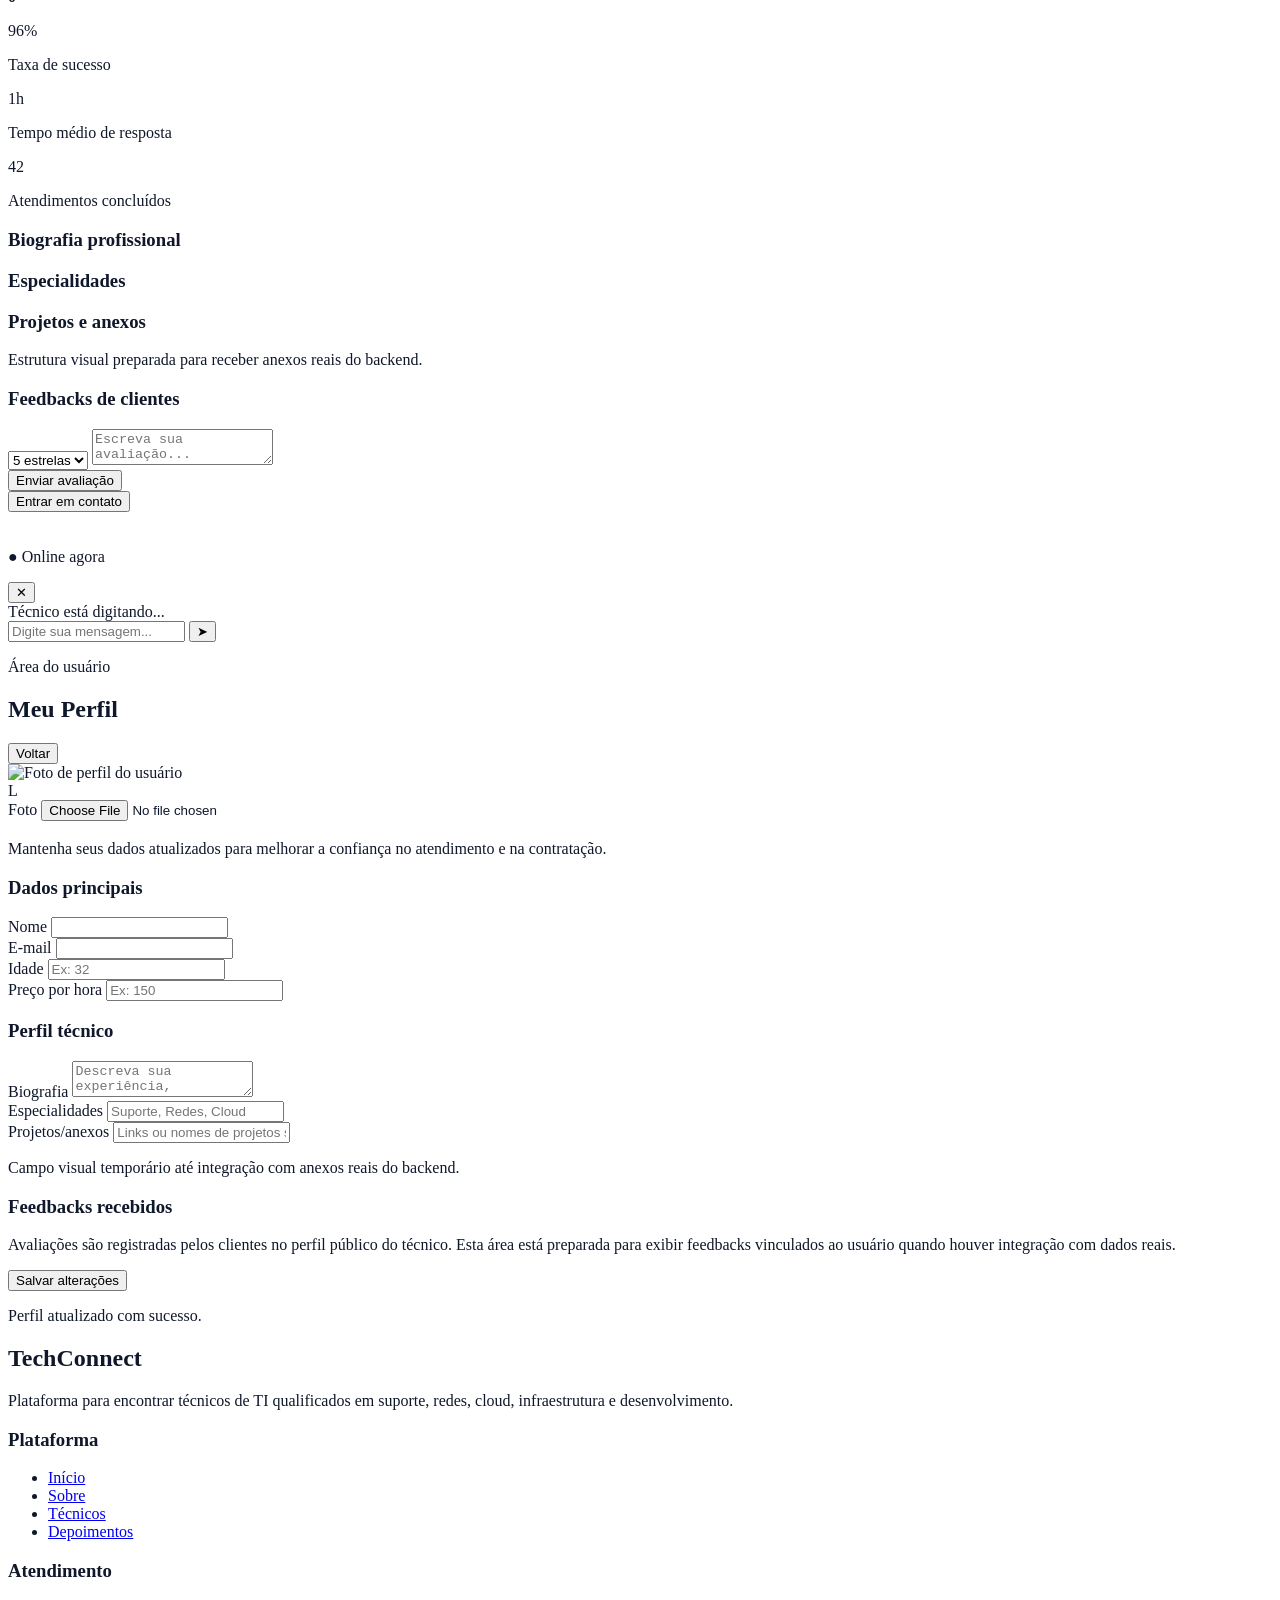
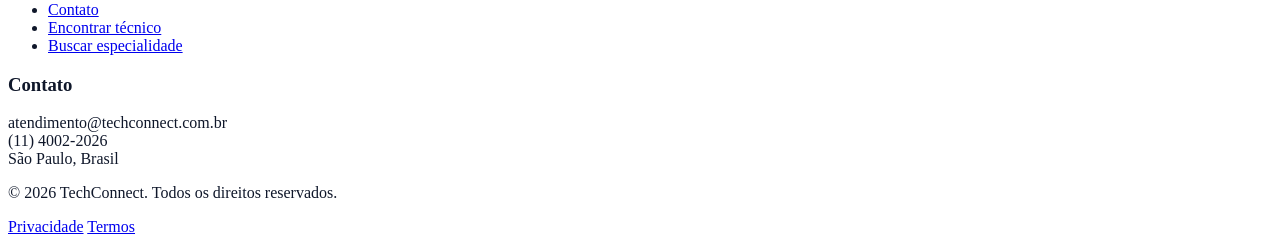
==== commit 29acd131: "feat: atualização no front" ====
--- a/FrontEnd/index.html
+++ b/FrontEnd/index.html
@@ -4,746 +4,18 @@
 <head>
   <meta charset="UTF-8" />
   <meta name="viewport" content="width=device-width, initial-scale=1.0" />
-  <title>TechConnect</title>
+  <meta name="description"
+    content="TechConnect conecta clientes a técnicos de TI qualificados para suporte, redes, infraestrutura, cloud e desenvolvimento com perfis completos e avaliações." />
+  <meta name="keywords"
+    content="técnico de TI, suporte técnico, redes, infraestrutura, cloud, desenvolvimento, TechConnect" />
+  <title>TechConnect | Técnicos de TI qualificados</title>
   <link rel="stylesheet" href="./styles/style.css">
   <script src="https://cdn.tailwindcss.com"></script>
+  <script src="./script/include-sections.js" defer></script>
 </head>
 
 <body class="bg-slate-50">
-
-  <!-- ================= HOME ================= -->
-  <div id="home">
-
-    <header class="bg-white/90 backdrop-blur-xl border-b border-slate-200 shadow-sm sticky top-0 z-50">
-      <nav class="container mx-auto flex justify-between items-center p-5">
-
-        <div class="flex items-center gap-3">
-          <span class="text-xl font-bold text-slate-800">TechConnect</span>
-        </div>
-
-        <div id="navButtons" class="flex gap-4">
-          <button id="btnLogin"
-            class="bg-indigo-600 hover:bg-indigo-700 text-white px-5 py-2 rounded-2xl shadow-lg transition">
-            Entrar
-          </button>
-
-          <button id="btnCadastro"
-            class="border border-slate-300 px-5 py-2 rounded-2xl text-slate-700 hover:bg-slate-100 transition">
-            Cadastrar
-          </button>
-        </div>
-
-        <div id="userArea" class="hidden flex gap-4 items-center">
-
-          <button id="btnMeuPerfil"
-            class="flex items-center gap-3 bg-white border border-slate-200 px-4 py-2 rounded-2xl shadow hover:bg-slate-50 transition">
-
-            <div class="w-10 h-10 relative">
-
-  <img id="userAvatarImg"
-  class="w-10 h-10 rounded-full object-cover hidden">
-
-  <div id="userAvatar"
-  class="w-10 h-10 rounded-full bg-indigo-600 text-white flex items-center justify-center font-bold">
-  U
-  </div>
-
-</div>
-
-            <div class="text-left">
-              <p class="text-xs text-slate-400">Olá,</p>
-              <p id="userEmail" class="font-semibold text-slate-800"></p>
-            </div>
-
-          </button>
-
-          <button id="btnLogout" class="bg-red-500 text-white px-4 py-2 rounded-xl">
-            Sair
-          </button>
-
-        </div>
-
-      </nav>
-    </header>
-
-
-    <section class="bg-gradient-to-br from-slate-950 via-indigo-950 to-violet-900 text-white relative overflow-hidden">
-
-      <div class="absolute -top-20 -left-10 w-72 h-72 bg-cyan-500/20 rounded-full blur-3xl"></div>
-      <div class="absolute top-40 right-20 w-96 h-96 bg-violet-500/20 rounded-full blur-3xl"></div>
-
-      <div class="container mx-auto px-6 py-28 grid md:grid-cols-2 gap-12 items-center">
-
-        <div>
-          <span class="bg-white/10 border border-white/20 px-5 py-2 rounded-full text-sm">
-            Marketplace para profissionais de TI
-          </span>
-
-          <h1 class="text-6xl font-bold leading-tight mt-8 mb-6">
-            Conectando você aos melhores profissionais de TI
-          </h1>
-
-          <p class="text-slate-300 text-lg mb-10">
-            Suporte técnico, cloud, redes e desenvolvimento em um só lugar.
-          </p>
-
-          <div class="flex flex-col sm:flex-row bg-white rounded-3xl overflow-hidden shadow-2xl w-full max-w-xl">
-
-            <input id="searchInput" placeholder="Ex: redes, suporte, dev..."
-              class="flex-1 px-6 py-5 text-slate-700 outline-none" />
-
-            <button id="btnBuscar" class="bg-indigo-600 hover:bg-indigo-700 px-8 py-5 font-semibold transition">
-              Buscar
-            </button>
-
-          </div>
-
-          <div class="flex gap-10 mt-10">
-            <div>
-              <p class="text-3xl font-bold">1.2k+</p>
-              <p class="text-slate-400 text-sm">Profissionais</p>
-            </div>
-
-            <div>
-              <p class="text-3xl font-bold">98%</p>
-              <p class="text-slate-400 text-sm">Satisfação</p>
-            </div>
-
-            <div>
-              <p class="text-3xl font-bold">24/7</p>
-              <p class="text-slate-400 text-sm">Disponibilidade</p>
-            </div>
-          </div>
-
-        </div>
-
-
-        <div class="hidden md:flex justify-center">
-          <div class="bg-white/10 backdrop-blur-xl p-8 rounded-[30px] shadow-2xl w-80 border border-white/10">
-
-            <p class="text-slate-300 mb-4">Profissional em destaque</p>
-
-            <div class="bg-white text-slate-800 p-6 rounded-3xl">
-              <div class="flex justify-between mb-4">
-                <div>
-                  <h3 class="font-bold text-xl">Especialista Cloud</h3>
-                  <p class="text-slate-500">São Paulo</p>
-                </div>
-                <div class="text-yellow-500">⭐ 5.0</div>
-              </div>
-
-              <div class="grid grid-cols-3 gap-4 text-center">
-                <div>
-                  <p class="font-bold">50+</p>
-                  <p class="text-xs text-slate-500">Projetos</p>
-                </div>
-                <div>
-                  <p class="font-bold">1h</p>
-                  <p class="text-xs text-slate-500">Resposta</p>
-                </div>
-                <div>
-                  <p class="font-bold">R$180</p>
-                  <p class="text-xs text-slate-500">Hora</p>
-                </div>
-              </div>
-
-              <button class="w-full mt-6 bg-indigo-600 text-white py-3 rounded-2xl">
-                Contratar agora
-              </button>
-
-            </div>
-          </div>
-        </div>
-
-      </div>
-    </section>
-
-
-    <section class="bg-slate-50 py-20">
-      <div class="container mx-auto px-6 grid md:grid-cols-3 gap-8 text-center">
-
-        <div class="bg-white p-8 rounded-3xl shadow-lg hover:-translate-y-2 transition">
-          <div class="text-4xl mb-4">⚡</div>
-          <h3 class="font-bold text-xl mb-3">Profissionais verificados</h3>
-          <p class="text-slate-500 text-sm">Especialistas qualificados perto de você</p>
-        </div>
-
-        <div class="bg-white p-8 rounded-3xl shadow-lg hover:-translate-y-2 transition">
-          <div class="text-4xl mb-4">🛡</div>
-          <h3 class="font-bold text-xl mb-3">Atendimento rápido</h3>
-          <p class="text-slate-500 text-sm">Conecte-se e resolva seu problema rápido</p>
-        </div>
-
-        <div class="bg-white p-8 rounded-3xl shadow-lg hover:-translate-y-2 transition">
-          <div class="text-4xl mb-4">💎</div>
-          <h3 class="font-bold text-xl mb-3">Orçamentos transparentes</h3>
-          <p class="text-slate-500 text-sm">Sem surpresas no valor final</p>
-        </div>
-
-      </div>
-    </section>
-
-
-    <section class="container mx-auto py-20 px-6">
-      <div class="flex justify-between items-center mb-10">
-        <h2 class="text-3xl font-bold text-slate-800">Especialistas disponíveis</h2>
-        <span class="text-sm text-slate-400">Resultados em tempo real</span>
-      </div>
-
-      <div id="listaTecnicos" class="grid md:grid-cols-3 gap-6"></div>
-    </section>
-
-  </div>
-
-
-  <!-- LOGIN -->
-  <!-- LOGIN -->
-  <div id="login"
-    class="hidden min-h-screen flex items-center justify-center bg-gradient-to-br from-slate-950 via-indigo-900 to-violet-900">
-
-    <div class="w-full max-w-md bg-white/10 backdrop-blur-2xl border border-white/20 rounded-[30px] shadow-2xl p-8">
-
-      <h2 class="text-3xl font-bold text-white text-center mb-2">
-        Entrar na TechConnect
-      </h2>
-
-      <p class="text-slate-300 text-center mb-8">
-        Acesse sua conta
-      </p>
-
-      <!-- LOGIN SOCIAL -->
-      <div class="space-y-3 mb-6">
-
-        <button id="googleLogin"
-          class="w-full bg-white text-slate-800 py-3 rounded-2xl font-semibold flex items-center justify-center gap-3 hover:scale-[1.02] transition">
-          <img width="22" src="https://cdn.jsdelivr.net/gh/devicons/devicon/icons/google/google-original.svg">
-          Entrar com Google
-        </button>
-
-        <button id="githubLogin"
-          class="w-full bg-black text-white py-3 rounded-2xl font-semibold flex items-center justify-center gap-3 hover:scale-[1.02] transition">
-          <img width="22" src="https://cdn.jsdelivr.net/gh/devicons/devicon/icons/github/github-original.svg">
-          Entrar com GitHub
-        </button>
-
-      </div>
-
-      <div class="flex items-center gap-3 mb-6">
-        <hr class="flex-1 border-white/20">
-        <span class="text-slate-400 text-sm">ou</span>
-        <hr class="flex-1 border-white/20">
-      </div>
-
-      <input id="loginEmail" type="email" placeholder="Seu email"
-        class="w-full mb-4 px-5 py-4 rounded-2xl bg-white/10 border border-white/20 text-white placeholder-slate-300 outline-none" />
-
-      <input id="loginSenha" type="password" placeholder="Senha"
-        class="w-full mb-5 px-5 py-4 rounded-2xl bg-white/10 border border-white/20 text-white placeholder-slate-300 outline-none" />
-
-      <button id="fazerLogin"
-        class="w-full bg-indigo-600 hover:bg-indigo-700 py-4 rounded-2xl font-bold text-white shadow-xl">
-        Entrar
-      </button>
-
-      <p id="loginErro" class="hidden text-red-400 text-center mt-4">
-        Email ou senha inválidos
-      </p>
-
-      <button id="voltarLogin" class="mt-6 text-slate-300 w-full">
-        ← Voltar
-      </button>
-
-    </div>
-  </div>
-
-
-  <!-- CADASTRO -->
-  <div id="cadastro"
-    class="hidden min-h-screen flex items-center justify-center bg-gradient-to-br from-slate-950 via-indigo-900 to-violet-900">
-
-    <div class="w-full max-w-md bg-white/10 backdrop-blur-2xl border border-white/20 rounded-[30px] shadow-2xl p-8">
-
-      <h2 class="text-3xl font-bold text-white text-center mb-8">
-        Criar Conta
-      </h2>
-
-      <input id="cadUsuario" placeholder="Nome"
-        class="w-full mb-4 px-5 py-4 rounded-2xl bg-white/10 border border-white/20 text-white" />
-
-      <input id="cadEmail" placeholder="Email"
-        class="w-full mb-4 px-5 py-4 rounded-2xl bg-white/10 border border-white/20 text-white" />
-
-      <input id="cadSenha" type="password" placeholder="Senha"
-        class="w-full mb-5 px-5 py-4 rounded-2xl bg-white/10 border border-white/20 text-white" />
-
-      <button id="fazerCadastro" class="w-full bg-violet-600 hover:bg-violet-700 py-4 rounded-2xl font-bold text-white">
-        Cadastrar
-      </button>
-
-      <p id="cadSucesso" class="hidden text-green-400 text-center mt-4">
-        Cadastro realizado com sucesso
-      </p>
-
-      <button id="voltarCadastro" class="mt-6 text-slate-300 w-full">
-        ← Voltar
-      </button>
-
-    </div>
-  </div>
-
-  <!-- PERFIL DRAWER -->
-  <!-- PERFIL DRAWER -->
-  <div id="perfilDrawer" class="fixed inset-0 bg-black/50 hidden z-50">
-    <div onclick="fecharPerfil()" class="absolute inset-0"></div>
-
-    <div id="drawerBox" class="absolute right-0 top-0 h-full w-full md:w-[500px]
-bg-slate-50 shadow-2xl
-translate-x-full transition-transform duration-500
-overflow-y-auto">
-
-      <!-- HEADER -->
-      <div class="bg-gradient-to-br from-indigo-600 via-violet-700 to-purple-800 p-8 text-white relative">
-
-        <button onclick="fecharPerfil()" class="absolute top-5 right-5 bg-white/20 hover:bg-white/30
-px-4 py-2 rounded-2xl">
-          ✕
-        </button>
-
-        <div class="flex items-center gap-5">
-
-          <img id="perfilFoto" class="w-24 h-24 rounded-3xl border-4 border-white shadow-xl object-cover" />
-
-          <div>
-
-            <h2 id="perfilNome" class="text-3xl font-bold">
-            </h2>
-
-            <p id="perfilArea" class="text-indigo-100">
-            </p>
-
-            <p id="perfilCidade" class="text-indigo-200 text-sm">
-            </p>
-
-            <div class="mt-4 flex gap-3 flex-wrap">
-
-              <span class="bg-white/20 px-4 py-2 rounded-full text-sm">
-                ⭐ <span id="perfilRating"></span>
-              </span>
-
-              <span class="bg-white/20 px-4 py-2 rounded-full text-sm">
-                R$ <span id="perfilValor"></span>/h
-              </span>
-
-              <span class="bg-white/20 px-4 py-2 rounded-full text-sm">
-                <span id="perfilIdade"></span> anos
-              </span>
-
-            </div>
-
-          </div>
-        </div>
-
-      </div>
-
-
-      <!-- CONTEÚDO -->
-      <div class="p-6 space-y-7">
-
-
-        <!-- MÉTRICAS -->
-        <div class="grid grid-cols-3 gap-4">
-
-          <div class="bg-white rounded-3xl p-5 text-center shadow-md">
-            <p class="text-2xl font-bold text-indigo-600">
-              96%
-            </p>
-
-            <p class="text-xs text-gray-500">
-              Taxa sucesso
-            </p>
-          </div>
-
-
-          <div class="bg-white rounded-3xl p-5 text-center shadow-md">
-            <p class="text-2xl font-bold text-indigo-600">
-              42
-            </p>
-
-            <p class="text-xs text-gray-500">
-              Projetos
-            </p>
-          </div>
-
-
-          <div class="bg-white rounded-3xl p-5 text-center shadow-md">
-            <p class="text-2xl font-bold text-indigo-600">
-              1h
-            </p>
-
-            <p class="text-xs text-gray-500">
-              Resposta
-            </p>
-          </div>
-
-        </div>
-
-
-        <!-- SOBRE -->
-        <div class="bg-white rounded-3xl p-6 shadow-md">
-
-          <h3 class="font-bold text-lg mb-4">
-            Sobre o profissional
-          </h3>
-
-          <p id="perfilBio" class="text-slate-600 leading-relaxed">
-          </p>
-
-        </div>
-
-
-
-        <!-- SKILLS -->
-        <div class="bg-white rounded-3xl p-6 shadow-md">
-
-          <h3 class="font-bold text-lg mb-4">
-            Especialidades
-          </h3>
-
-          <div class="flex flex-wrap gap-3">
-
-            <span class="bg-indigo-100 text-indigo-700 px-4 py-2 rounded-xl">
-              Suporte
-            </span>
-
-            <span class="bg-indigo-100 text-indigo-700 px-4 py-2 rounded-xl">
-              Infraestrutura
-            </span>
-
-            <span class="bg-indigo-100 text-indigo-700 px-4 py-2 rounded-xl">
-              Windows
-            </span>
-
-            <span class="bg-indigo-100 text-indigo-700 px-4 py-2 rounded-xl">
-              Redes
-            </span>
-
-            <span class="bg-indigo-100 text-indigo-700 px-4 py-2 rounded-xl">
-              Cloud
-            </span>
-
-            <span class="bg-indigo-100 text-indigo-700 px-4 py-2 rounded-xl">
-              Desenvolvimento
-            </span>
-
-          </div>
-
-        </div>
-
-
-
-        <!-- AVALIAÇÕES -->
-        <div class="bg-white rounded-3xl p-6 shadow-md">
-
-          <h3 class="font-bold text-lg mb-4">
-            Avaliações
-          </h3>
-
-          <select id="notaInput" class="border rounded-xl px-4 py-3 mb-4 w-full">
-
-            <option value="5">
-              ⭐ 5 estrelas
-            </option>
-
-            <option value="4">
-              ⭐ 4 estrelas
-            </option>
-
-            <option value="3">
-              ⭐ 3 estrelas
-            </option>
-
-            <option value="2">
-              ⭐ 2 estrelas
-            </option>
-
-            <option value="1">
-              ⭐ 1 estrela
-            </option>
-
-          </select>
-
-
-          <textarea id="comentarioInput" placeholder="Escreva sua avaliação..."
-            class="w-full border rounded-2xl p-4 mb-4">
-</textarea>
-
-
-          <button id="btnAvaliar" class="w-full bg-indigo-600 hover:bg-indigo-700
-text-white py-3 rounded-2xl">
-            Enviar avaliação
-          </button>
-
-
-          <!-- LISTA DAS AVALIAÇÕES -->
-          <div id="listaAvaliacoes" class="mt-6 space-y-4">
-
-            <div class="border rounded-2xl p-4">
-              <p class="font-semibold">
-                Carlos Mendes
-              </p>
-
-              <p class="text-yellow-500 text-sm">
-                ⭐⭐⭐⭐⭐
-              </p>
-
-              <p class="text-sm text-gray-500 mt-2">
-                Excelente profissional, resolveu meu problema em minutos.
-              </p>
-            </div>
-
-
-            <div class="border rounded-2xl p-4">
-              <p class="font-semibold">
-                Fernanda Lima
-              </p>
-
-              <p class="text-yellow-500 text-sm">
-                ⭐⭐⭐⭐
-              </p>
-
-              <p class="text-sm text-gray-500 mt-2">
-                Muito bom atendimento e suporte rápido.
-              </p>
-            </div>
-
-          </div>
-
-        </div>
-
-
-
-        <!-- CTA -->
-        <button id="btnChatPerfil" class="w-full bg-gradient-to-r from-indigo-600 to-violet-700
-hover:scale-[1.02]
-text-white py-4 rounded-2xl text-lg shadow-xl transition">
-          Entrar em contato
-        </button>
-
-
-      </div>
-
-    </div>
-  </div>
-
-
-  <!-- CHAT -->
-  <div id="chatBox"
-    class="fixed bottom-6 right-6 w-[380px] h-[560px] bg-white rounded-3xl shadow-2xl overflow-hidden hidden z-50 border border-gray-200 flex flex-col translate-x-full transition-all duration-300">
-
-    <div class="bg-gradient-to-r from-indigo-600 to-violet-700 text-white p-4">
-      <div class="flex justify-between items-center">
-        <div class="flex items-center gap-3">
-          <img id="chatAvatar" src="" class="w-12 h-12 rounded-full border-2 border-white object-cover">
-          <div>
-            <h3 id="chatNome" class="font-bold"></h3>
-            <p id="chatArea" class="text-xs text-indigo-100"></p>
-            <p class="text-[11px] text-indigo-200">● Online agora</p>
-          </div>
-        </div>
-        <button onclick="fecharChat()" class="bg-white/20 px-3 py-2 rounded-xl">✕</button>
-      </div>
-    </div>
-
-    <div id="chatMensagens" class="flex-1 overflow-y-auto p-4 bg-gray-50 space-y-3"></div>
-    <div id="digitando" class="hidden px-4 pb-2 text-xs text-gray-400">Técnico está digitando...</div>
-
-    <div class="border-t p-3 bg-white">
-      <div class="flex items-center gap-2">
-        <input id="chatInput" placeholder="Digite sua mensagem..."
-          class="flex-1 bg-gray-100 rounded-full px-5 py-3 outline-none focus:ring-2 focus:ring-indigo-500" />
-
-        <button onclick="enviarMensagem()"
-          class="w-12 h-12 rounded-full bg-indigo-600 hover:bg-indigo-700 text-white shadow-lg">
-          ➤
-        </button>
-      </div>
-    </div>
-
-  </div>
-
-  <div id="perfilUsuario" class="hidden min-h-screen bg-gradient-to-br from-slate-950 via-indigo-950 to-violet-950 text-white">
-
-  <!-- HEADER -->
-  <header class="bg-white/5 backdrop-blur border-b border-white/10 p-6 flex justify-between items-center">
-    <h2 class="text-2xl font-bold">Meu Perfil</h2>
-
-    <button id="voltarPerfilUsuario" class="px-4 py-2 rounded-xl border border-white/20 hover:bg-white/10 transition">
-      ← Voltar
-    </button>
-  </header>
-
-  <section class="max-w-4xl mx-auto p-8">
-
-    <div class="bg-white/5 backdrop-blur-xl rounded-3xl shadow-2xl p-8 border border-white/10">
-
-      <!-- TOPO -->
-      <div class="flex flex-col md:flex-row gap-8 items-center">
-
-        <div class="relative">
-
-          <img id="previewFoto"
-            class="w-32 h-32 rounded-full object-cover border-4 border-white/20 shadow-lg hidden">
-
-          <div id="perfilInicial"
-            class="w-32 h-32 rounded-full bg-gradient-to-br from-indigo-600 to-violet-700 text-white flex items-center justify-center text-4xl font-bold shadow-lg">
-            L
-          </div>
-
-          <label
-            class="absolute bottom-0 right-0 bg-white/10 text-white p-2 rounded-full cursor-pointer shadow-lg hover:scale-110 transition">
-            ✎
-            <input type="file" id="inputFoto" class="hidden" accept="image/*">
-          </label>
-
-        </div>
-
-        <div class="flex-1">
-          <h3 id="perfilUserNome" class="text-3xl font-bold"></h3>
-          <p id="perfilUserEmail" class="text-indigo-300 mt-2"></p>
-
-          <p class="mt-4 text-slate-300">
-            Membro da plataforma TechConnect.
-          </p>
-        </div>
-
-        <div class="mt-6 w-full md:w-auto">
-          <label class="font-semibold text-indigo-300">Biografia</label>
-
-          <textarea id="editarBio"
-            class="w-full mt-2 bg-white/5 border border-white/10 rounded-xl p-3 h-28 resize-none text-white placeholder-slate-400 outline-none focus:ring-2 focus:ring-indigo-500 transition"
-            placeholder="Fale um pouco sobre você..."></textarea>
-        </div>
-
-      </div>
-
-      <hr class="my-8 border-white/10">
-
-      <div class="grid md:grid-cols-2 gap-6">
-
-        <div>
-          <label class="font-semibold text-indigo-300">Nome</label>
-          <input id="editarNome"
-            class="w-full mt-2 bg-white/5 border border-white/10 rounded-xl p-3 text-white outline-none focus:ring-2 focus:ring-indigo-500 transition">
-        </div>
-
-        <div>
-          <label class="font-semibold text-indigo-300">Email</label>
-          <input id="editarEmail"
-            class="w-full mt-2 bg-white/5 border border-white/10 rounded-xl p-3 text-white outline-none focus:ring-2 focus:ring-indigo-500 transition">
-        </div>
-
-      </div>
-
-      <button id="salvarPerfilUsuario"
-        class="mt-8 bg-gradient-to-r from-indigo-600 to-violet-700 hover:opacity-90 text-white px-8 py-3 rounded-2xl shadow-xl transition hover:scale-[1.02]">
-        Salvar alterações
-      </button>
-
-      <p id="perfilSalvo" class="hidden mt-4 text-green-400 font-semibold">
-        ✔ Perfil atualizado com sucesso
-      </p>
-
-    </div>
-
-  </section>
-</div>
-
-  <script src="./script/app.js"></script>
-  <script src="./script/auth.js"></script>
-  <script src="./script/tecnicos.js"></script>
-  <script src="./script/chat.js"></script>
-  <script src="./script/avaliacoes.js"></script>
-
-  <!-- FOOTER -->
-  <footer class="bg-gradient-to-br from-slate-950 via-indigo-950 to-violet-900 text-white mt-20">
-
-  <div class="container mx-auto px-6 py-16 grid md:grid-cols-4 gap-10">
-
-    <!-- LOGO / SOBRE -->
-    <div>
-      <h2 class="text-2xl font-bold mb-4">TechConnect</h2>
-      <p class="text-slate-400 text-sm leading-relaxed">
-        Conectando você aos melhores profissionais de tecnologia.
-        Suporte, desenvolvimento e soluções digitais em um só lugar.
-      </p>
-    </div>
-
-    <!-- LINKS -->
-    <div>
-      <h3 class="font-semibold mb-4">Plataforma</h3>
-      <ul class="space-y-2 text-slate-400 text-sm">
-        <li><a href="#" class="hover:text-white transition">Como funciona</a></li>
-        <li><a href="#" class="hover:text-white transition">Profissionais</a></li>
-        <li><a href="#" class="hover:text-white transition">Planos</a></li>
-        <li><a href="#" class="hover:text-white transition">Segurança</a></li>
-      </ul>
-    </div>
-
-    <!-- SUPORTE -->
-    <div>
-      <h3 class="font-semibold mb-4">Suporte</h3>
-      <ul class="space-y-2 text-slate-400 text-sm">
-        <li><a href="#" class="hover:text-white transition">Central de ajuda</a></li>
-        <li><a href="#" class="hover:text-white transition">Contato</a></li>
-        <li><a href="#" class="hover:text-white transition">Termos de uso</a></li>
-        <li><a href="#" class="hover:text-white transition">Privacidade</a></li>
-      </ul>
-    </div>
-
-    <!-- SOCIAL -->
-    <div>
-      <h3 class="font-semibold mb-4">Conecte-se</h3>
-
-      <div class="flex gap-4">
-
-        <a href="#" class="bg-white/10 hover:bg-white/20 p-3 rounded-xl transition">
-          🌐
-        </a>
-
-        <a href="#" class="bg-white/10 hover:bg-white/20 p-3 rounded-xl transition">
-          💼
-        </a>
-
-        <a href="#" class="bg-white/10 hover:bg-white/20 p-3 rounded-xl transition">
-          📸
-        </a>
-
-      </div>
-
-      <p class="text-slate-400 text-sm mt-4">
-        Siga nossas redes sociais
-      </p>
-    </div>
-
-  </div>
-
-  <!-- DIVISOR -->
-  <div class="border-t border-white/10"></div>
-
-  <!-- COPYRIGHT -->
-  <div class="container mx-auto px-6 py-6 flex flex-col md:flex-row justify-between items-center text-sm text-slate-400">
-
-    <p>© 2026 TechConnect. Todos os direitos reservados.</p>
-
-    <div class="flex gap-6 mt-3 md:mt-0">
-      <a href="#" class="hover:text-white transition">Privacidade</a>
-      <a href="#" class="hover:text-white transition">Termos</a>
-    </div>
-
-  </div>
-
-</footer>
-
+  <main id="app"></main>
 </body>
 
-</html>+</html>
--- a/FrontEnd/styles/style.css
+++ b/FrontEnd/styles/style.css
@@ -1,5 +1,74 @@
-.h-20 {
-    height: 8rem;
+html {
+    scroll-behavior: smooth;
+}
+
+body {
+    color: #0f172a;
+}
+
+.section-anchor {
+    scroll-margin-top: 112px;
+}
+
+.site-header {
+    transition: box-shadow 0.2s ease, background-color 0.2s ease;
+}
+
+.nav-link {
+    border-radius: 0.75rem;
+    padding: 0.5rem 0.75rem;
+}
+
+.nav-link:hover {
+    background: #eef2ff;
+}
+
+.form-control {
+    transition: border-color 0.2s ease, box-shadow 0.2s ease, background-color 0.2s ease;
+}
+
+.form-control:focus {
+    border-color: #6366f1;
+    box-shadow: 0 0 0 4px rgba(99, 102, 241, 0.14);
+    background-color: #ffffff;
+}
+
+.feature-card,
+.testimonial-card,
+.technician-card {
+    transition: transform 0.2s ease, box-shadow 0.2s ease, border-color 0.2s ease;
+}
+
+.feature-card:hover,
+.testimonial-card:hover,
+.technician-card:hover {
+    transform: translateY(-4px);
+    border-color: #c7d2fe;
+}
+
+.icon-badge {
+    align-items: center;
+    background: #eef2ff;
+    border-radius: 0.75rem;
+    color: #4338ca;
+    display: inline-flex;
+    font-size: 0.875rem;
+    font-weight: 800;
+    height: 2.5rem;
+    justify-content: center;
+    width: 2.5rem;
+}
+
+.favorite-button {
+    color: #4f46e5;
+    line-height: 1;
+}
+
+.line-clamp-3 {
+    display: -webkit-box;
+    -webkit-box-orient: vertical;
+    -webkit-line-clamp: 3;
+    overflow: hidden;
 }
 
 @keyframes fadeIn {
@@ -14,16 +83,24 @@
     }
 }
 
+.fade-in {
+    animation: fadeIn 0.4s ease;
+}
+
 #chatBox {
     transition: all 0.2s ease;
 }
 
-/* animação de entrada */
-.fade-in {
-    animation: fadeIn 0.4s ease;
+@media (max-width: 640px) {
+    .section-anchor {
+        scroll-margin-top: 152px;
+    }
+
+    #chatBox {
+        bottom: 0;
+        right: 0;
+        width: 100%;
+        height: 88vh;
+        border-radius: 1.25rem 1.25rem 0 0;
+    }
 }
-
-/* efeito subir no hover */
-.card-hover:hover {
-    transform: translateY(-6px);
-}
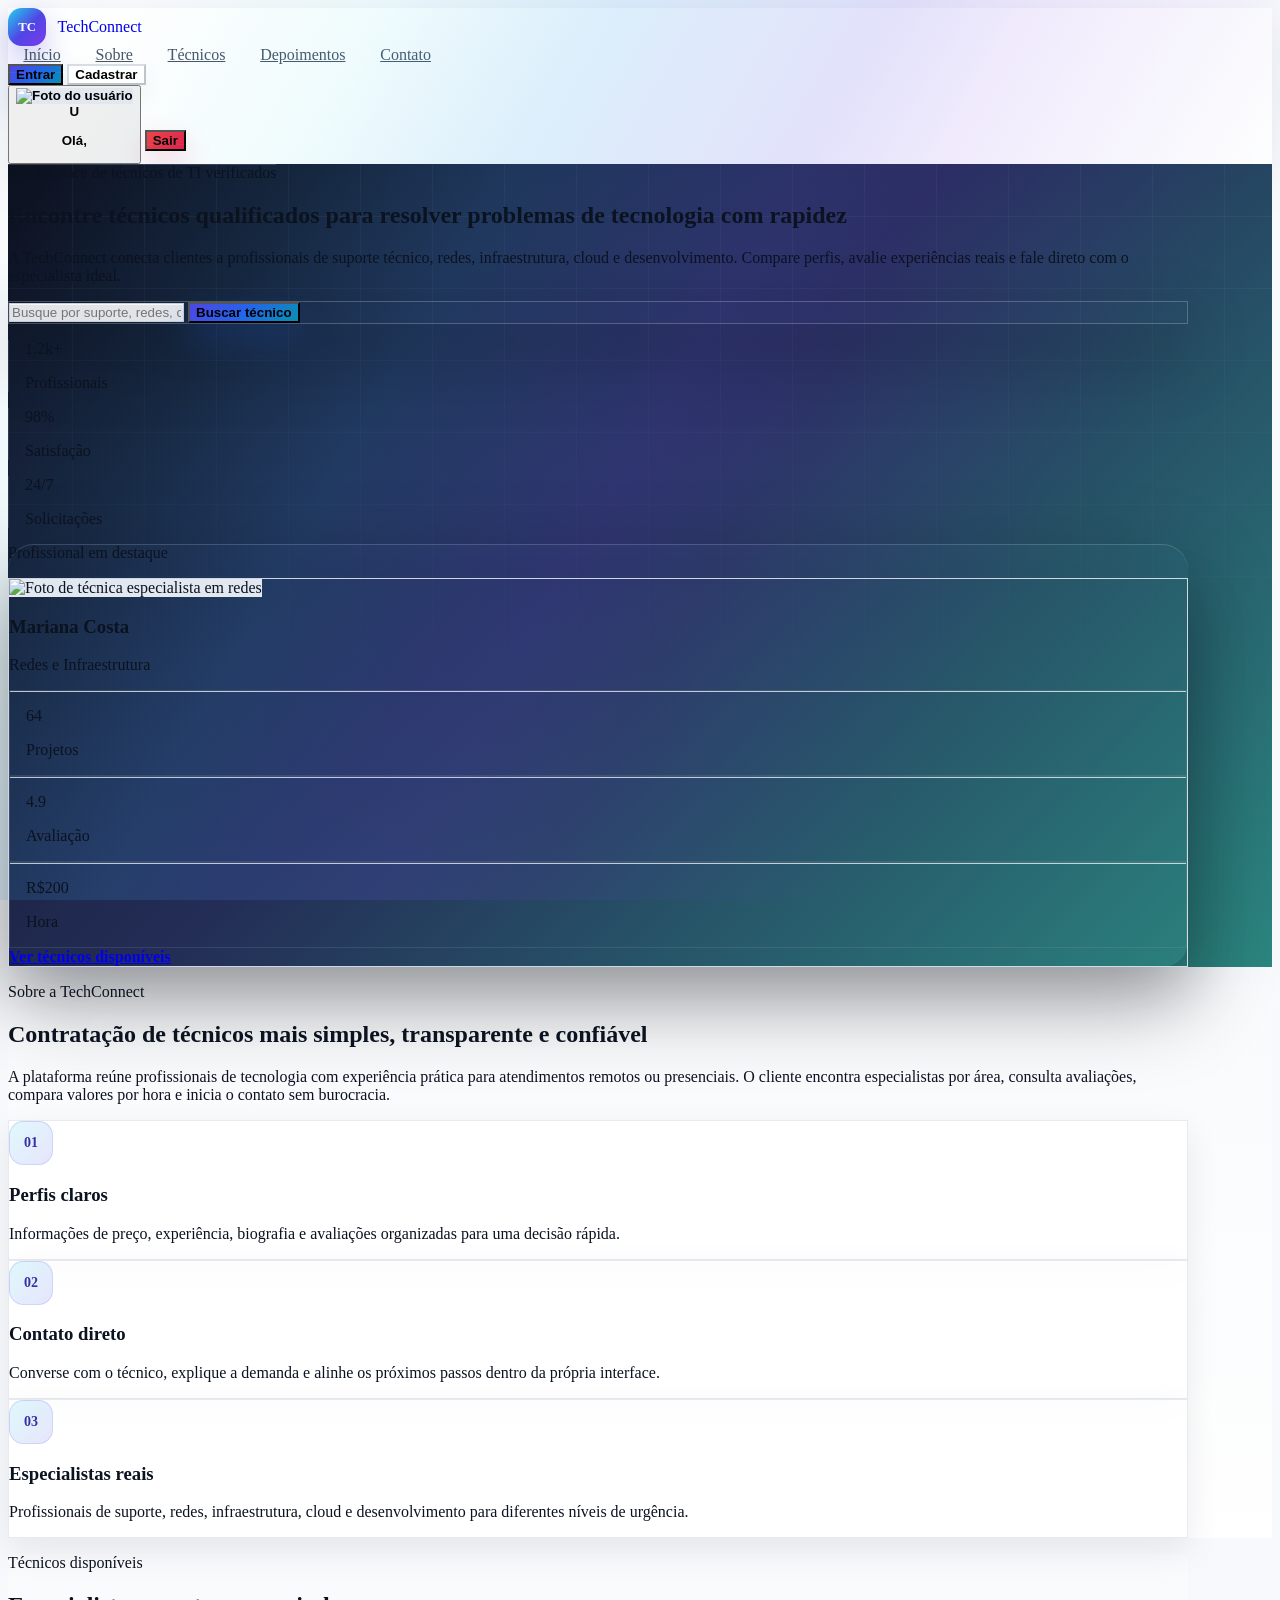
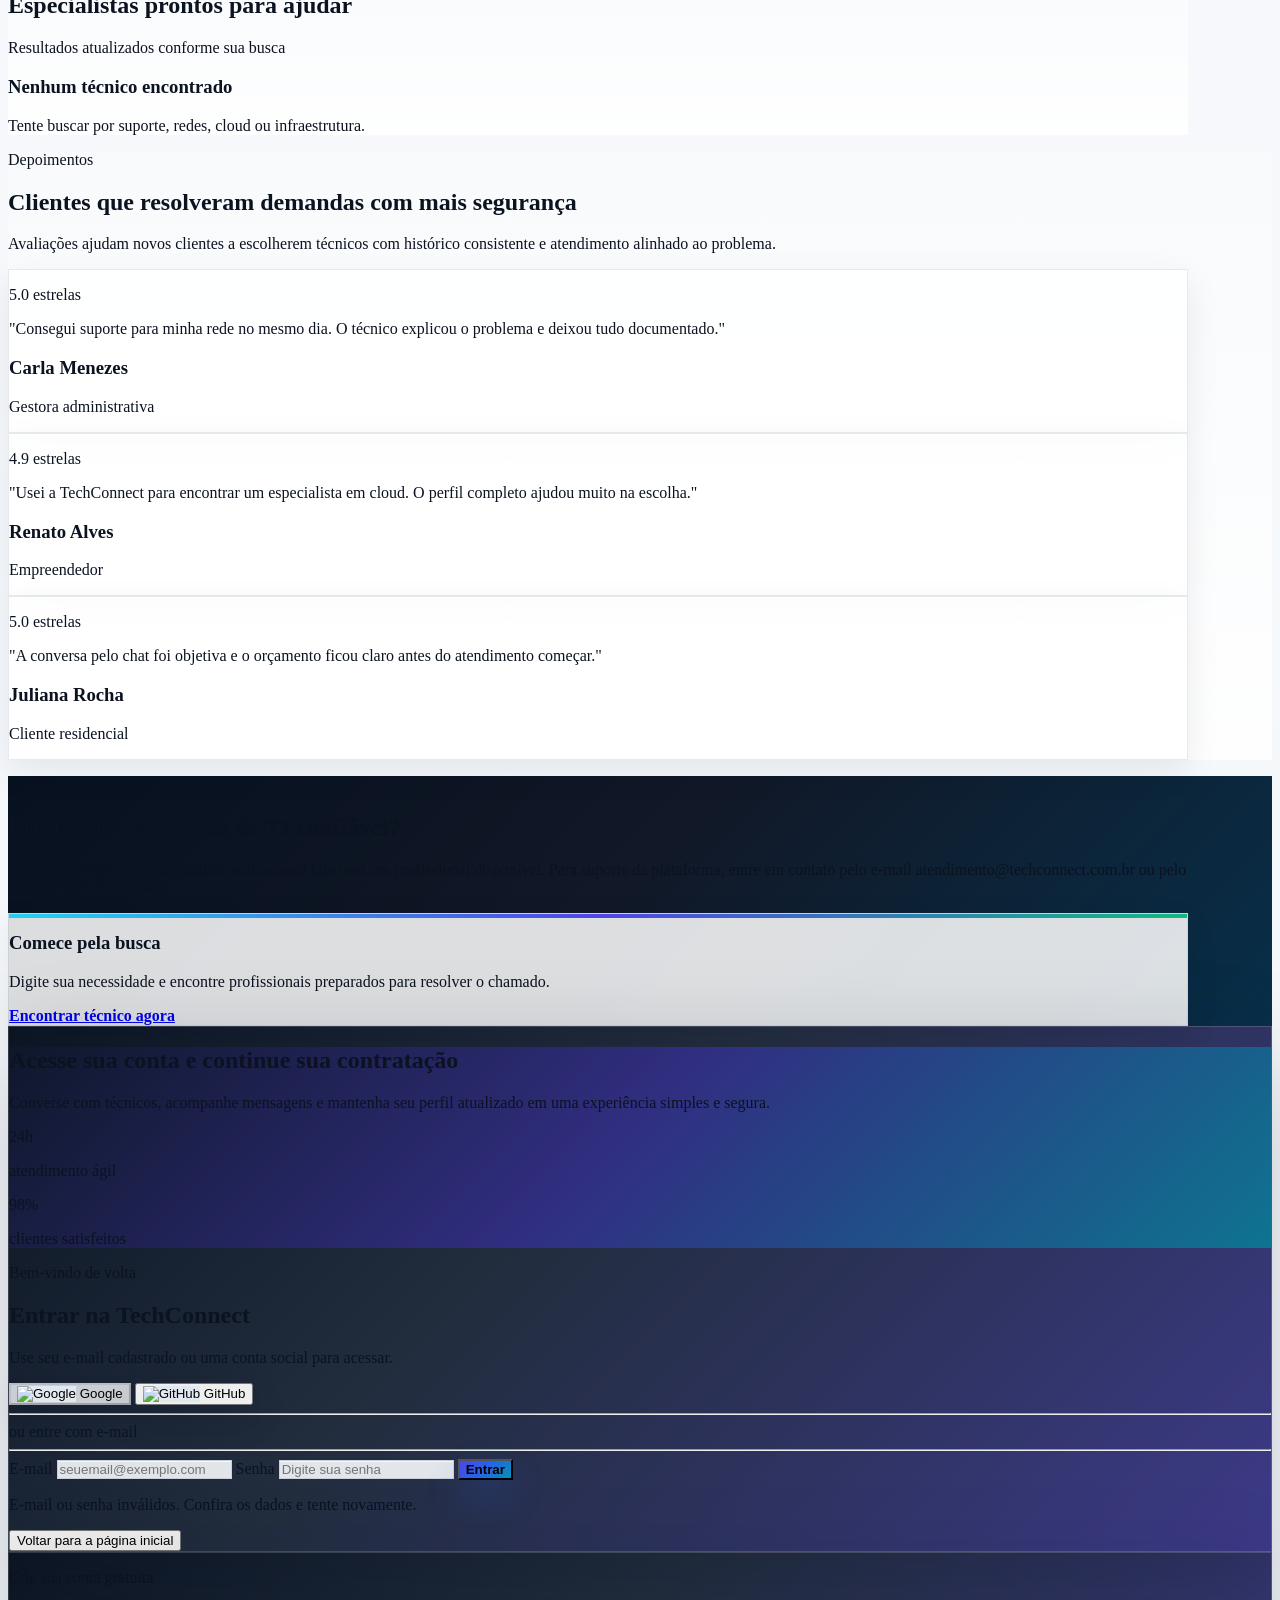
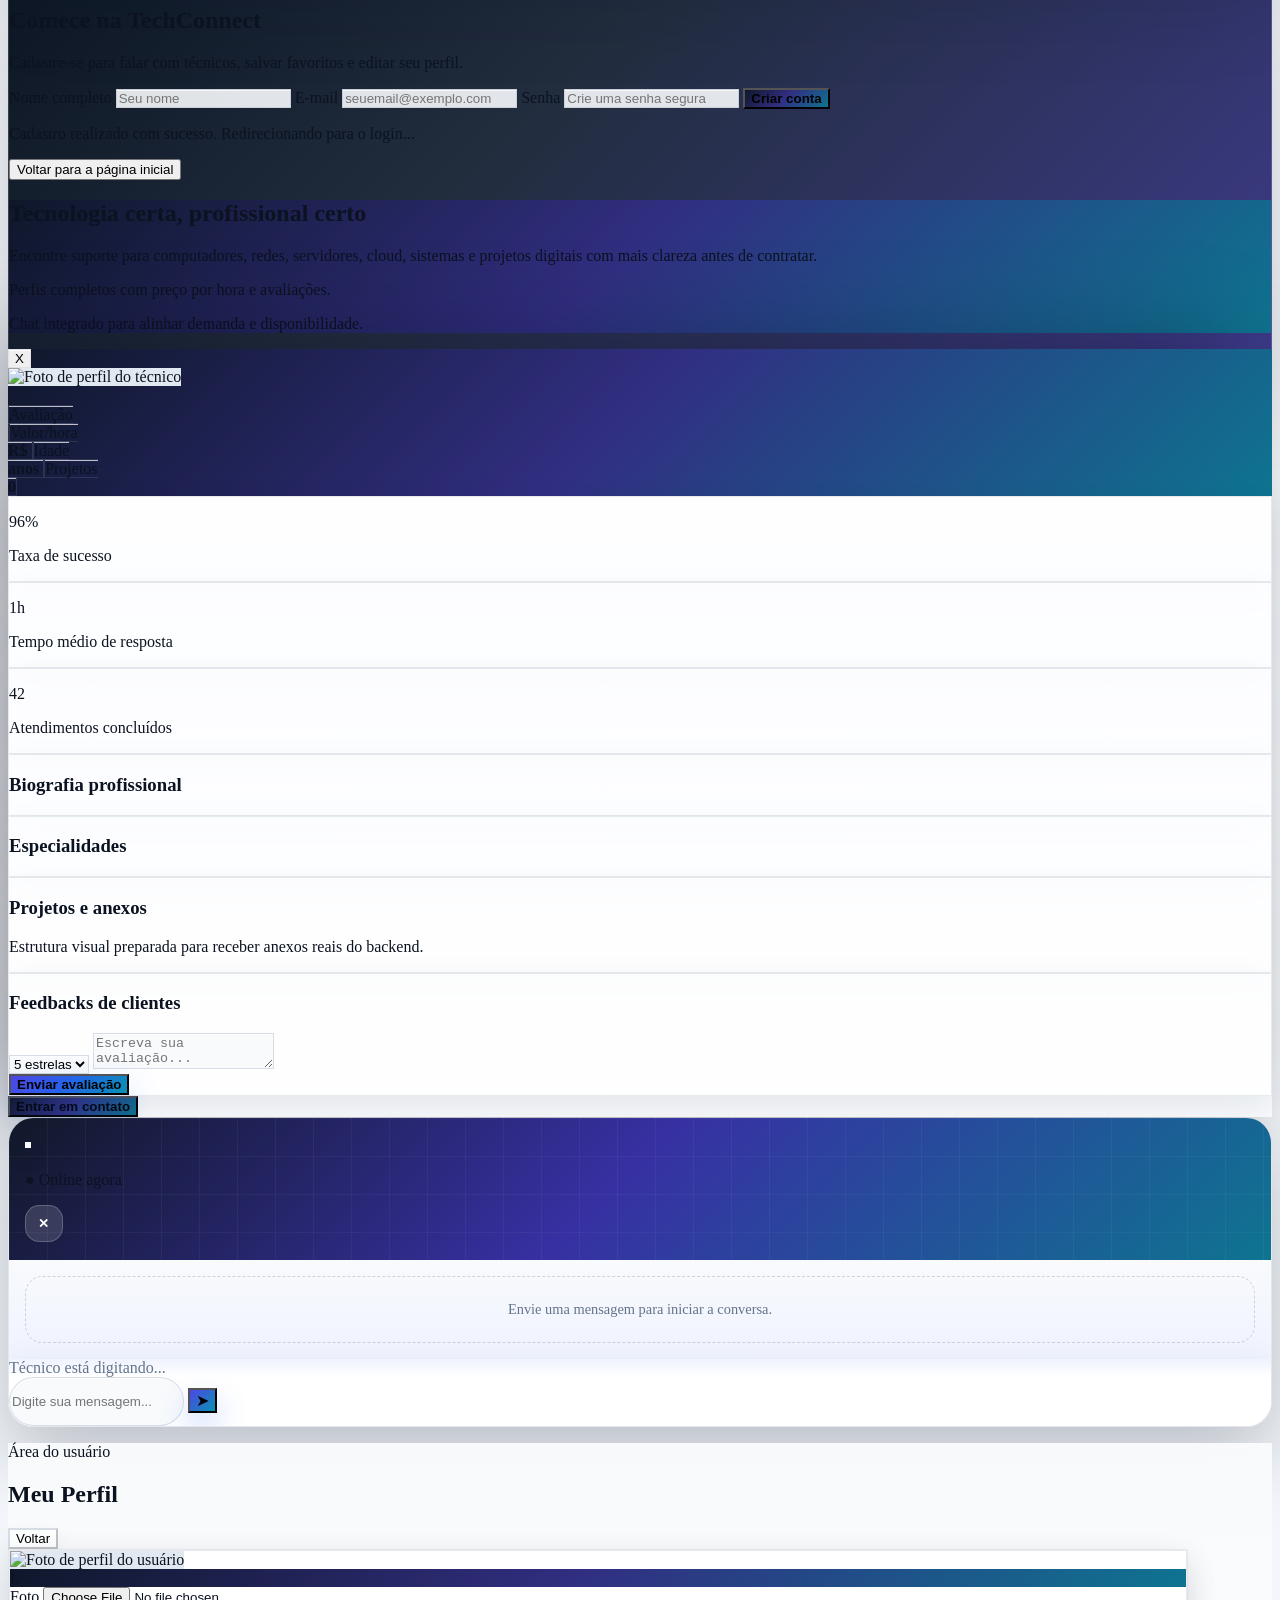
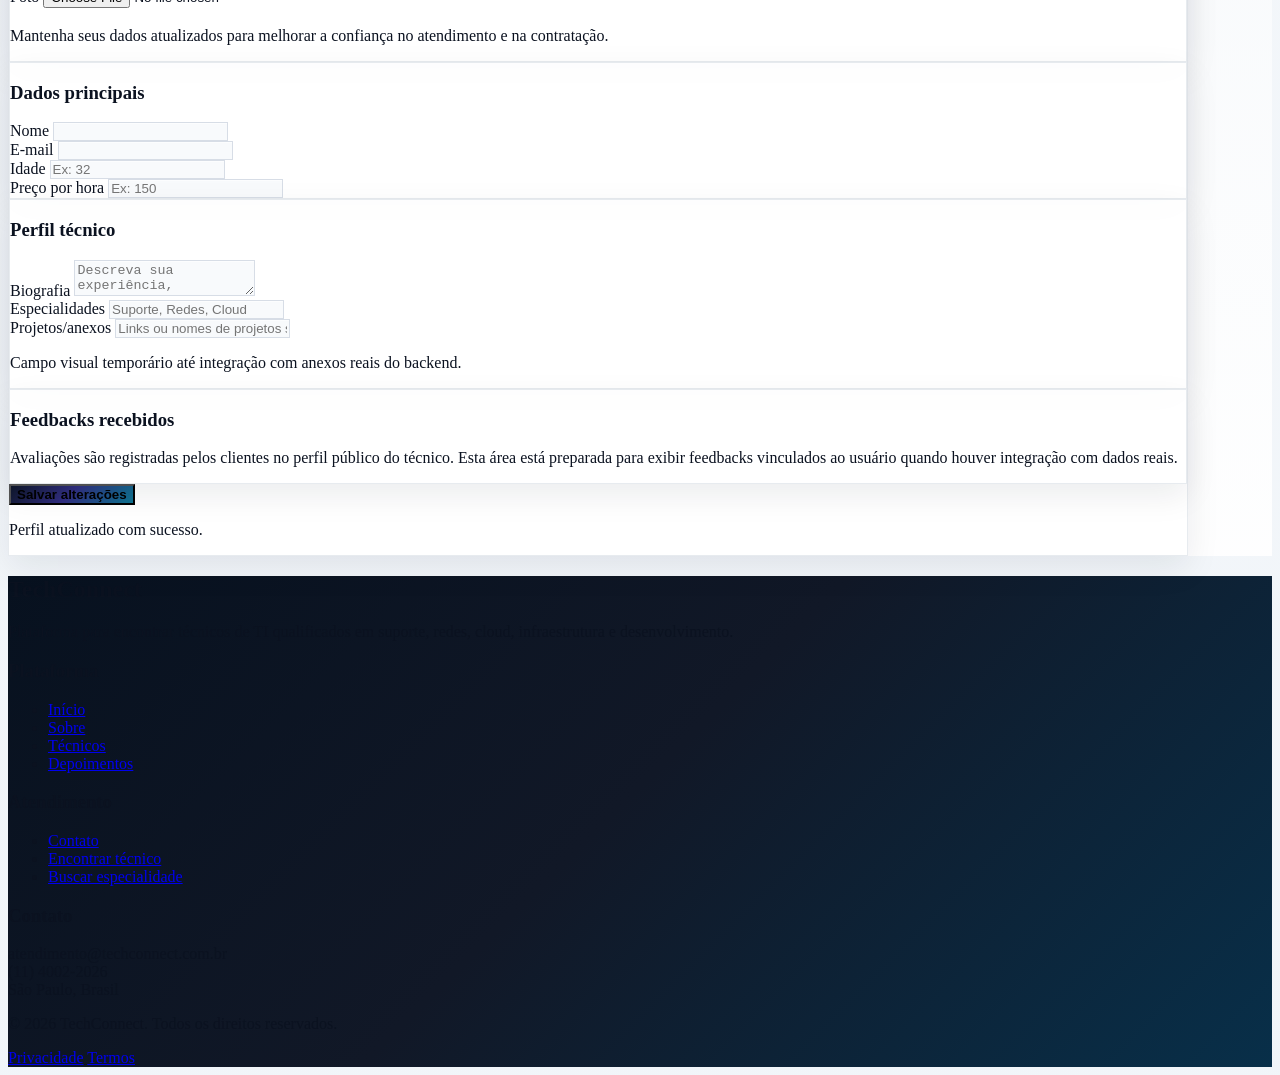
==== commit 3c5bcc09: "rodando banco de dados, cadastrando e autenticando" ====
--- a/FrontEnd/index.html
+++ b/FrontEnd/index.html
@@ -1,21 +1,14 @@
 <!doctype html>
 <html lang="pt-br">
-
 <head>
   <meta charset="UTF-8" />
   <meta name="viewport" content="width=device-width, initial-scale=1.0" />
-  <meta name="description"
-    content="TechConnect conecta clientes a técnicos de TI qualificados para suporte, redes, infraestrutura, cloud e desenvolvimento com perfis completos e avaliações." />
-  <meta name="keywords"
-    content="técnico de TI, suporte técnico, redes, infraestrutura, cloud, desenvolvimento, TechConnect" />
   <title>TechConnect | Técnicos de TI qualificados</title>
   <link rel="stylesheet" href="./styles/style.css">
   <script src="https://cdn.tailwindcss.com"></script>
-  <script src="./script/include-sections.js" defer></script>
 </head>
-
 <body class="bg-slate-50">
   <main id="app"></main>
+  <script src="./script/app.js"></script>
 </body>
-
-</html>
+</html>
--- a/FrontEnd/styles/style.css
+++ b/FrontEnd/styles/style.css
@@ -1,9 +1,74 @@
+:root {
+    --ink: #0b1220;
+    --muted: #64748b;
+    --line: rgba(148, 163, 184, 0.24);
+    --panel: rgba(255, 255, 255, 0.86);
+    --panel-solid: #ffffff;
+    --brand: #4f46e5;
+    --brand-strong: #3730a3;
+    --violet: #7c3aed;
+    --cyan: #0891b2;
+    --green: #059669;
+    --rose: #e11d48;
+    --shadow-sm: 0 12px 32px rgba(15, 23, 42, 0.08);
+    --shadow-md: 0 22px 60px rgba(15, 23, 42, 0.14);
+    --shadow-lg: 0 32px 90px rgba(15, 23, 42, 0.22);
+    --ease-out: cubic-bezier(0.16, 1, 0.3, 1);
+}
+
+* {
+    box-sizing: border-box;
+}
+
 html {
     scroll-behavior: smooth;
 }
 
 body {
-    color: #0f172a;
+    background:
+        linear-gradient(180deg, rgba(248, 250, 252, 0.96), rgba(241, 245, 249, 0.98)),
+        repeating-linear-gradient(90deg, rgba(15, 23, 42, 0.03) 0 1px, transparent 1px 96px);
+    color: var(--ink);
+    font-feature-settings: "kern";
+    text-rendering: optimizeLegibility;
+}
+
+::selection {
+    background: rgba(79, 70, 229, 0.2);
+    color: #111827;
+}
+
+a,
+button,
+input,
+textarea,
+select {
+    -webkit-tap-highlight-color: transparent;
+}
+
+button,
+a {
+    transition:
+        transform 0.28s var(--ease-out),
+        box-shadow 0.28s var(--ease-out),
+        background-color 0.28s var(--ease-out),
+        border-color 0.28s var(--ease-out),
+        color 0.28s var(--ease-out),
+        opacity 0.28s var(--ease-out),
+        filter 0.28s var(--ease-out);
+}
+
+button:active,
+a:active {
+    transform: translateY(1px) scale(0.99);
+}
+
+img {
+    background: #e2e8f0;
+}
+
+.container {
+    max-width: 1180px;
 }
 
 .section-anchor {
@@ -11,57 +76,293 @@
 }
 
 .site-header {
-    transition: box-shadow 0.2s ease, background-color 0.2s ease;
+    background: rgba(255, 255, 255, 0.78) !important;
+    border-color: rgba(203, 213, 225, 0.72) !important;
+    box-shadow: 0 1px 0 rgba(15, 23, 42, 0.04), 0 18px 48px rgba(15, 23, 42, 0.08) !important;
+    transition: box-shadow 0.25s ease, background-color 0.25s ease, border-color 0.25s ease;
+}
+
+.site-header nav > a:first-child span {
+    align-items: center;
+    display: inline-flex;
+    gap: 0.7rem;
+    letter-spacing: 0;
+}
+
+.site-header nav > a:first-child span::before {
+    background:
+        linear-gradient(135deg, #22d3ee, #4f46e5 52%, #7c3aed);
+    border-radius: 0.85rem;
+    box-shadow: 0 12px 28px rgba(79, 70, 229, 0.28);
+    content: "TC";
+    color: #fff;
+    display: inline-flex;
+    font-size: 0.8rem;
+    font-weight: 900;
+    height: 2.4rem;
+    justify-content: center;
+    align-items: center;
+    width: 2.4rem;
 }
 
 .nav-link {
-    border-radius: 0.75rem;
-    padding: 0.5rem 0.75rem;
+    border: 1px solid transparent;
+    border-radius: 999px;
+    color: #475569;
+    padding: 0.58rem 0.9rem;
+    position: relative;
 }
 
 .nav-link:hover {
-    background: #eef2ff;
-}
-
-.form-control {
-    transition: border-color 0.2s ease, box-shadow 0.2s ease, background-color 0.2s ease;
-}
-
-.form-control:focus {
-    border-color: #6366f1;
-    box-shadow: 0 0 0 4px rgba(99, 102, 241, 0.14);
-    background-color: #ffffff;
+    background: rgba(79, 70, 229, 0.08) !important;
+    border-color: rgba(99, 102, 241, 0.14);
+    color: var(--brand-strong) !important;
+    transform: translateY(-1px);
+}
+
+#navButtons button,
+#userArea button,
+#fazerLogin,
+#fazerCadastro,
+#salvarPerfilUsuario,
+#btnAvaliar,
+#btnChatPerfil,
+#btnBuscar,
+.technician-card button,
+.technician-card a,
+#contato a,
+#inicio a {
+    font-weight: 800;
+}
+
+#btnLogin,
+#fazerLogin,
+#btnBuscar,
+.technician-card button:last-child,
+#btnAvaliar {
+    background: linear-gradient(135deg, #4f46e5, #2563eb 48%, #0891b2) !important;
+    box-shadow: 0 16px 34px rgba(37, 99, 235, 0.24);
+}
+
+#btnCadastro,
+.technician-card button:first-child,
+#voltarPerfilUsuario,
+#googleLogin {
+    background: rgba(255, 255, 255, 0.78) !important;
+    border-color: rgba(148, 163, 184, 0.36) !important;
+    box-shadow: 0 10px 24px rgba(15, 23, 42, 0.06);
+}
+
+#btnLogin:hover,
+#fazerLogin:hover,
+#fazerCadastro:hover,
+#salvarPerfilUsuario:hover,
+#btnAvaliar:hover,
+#btnChatPerfil:hover,
+#btnBuscar:hover,
+.technician-card button:hover,
+#contato a:hover,
+#inicio a:hover {
+    box-shadow: 0 22px 46px rgba(37, 99, 235, 0.28);
+    filter: saturate(1.08) brightness(1.02);
+    transform: translateY(-2px);
+}
+
+#btnLogout {
+    background: linear-gradient(135deg, #ef4444, #e11d48) !important;
+    box-shadow: 0 12px 28px rgba(225, 29, 72, 0.18);
+}
+
+.form-control,
+#searchInput,
+#chatInput,
+#notaInput,
+#comentarioInput {
+    background: rgba(248, 250, 252, 0.9) !important;
+    border: 1px solid rgba(148, 163, 184, 0.32) !important;
+    box-shadow: inset 0 1px 0 rgba(255, 255, 255, 0.7);
+    transition:
+        border-color 0.22s ease,
+        box-shadow 0.22s ease,
+        background-color 0.22s ease,
+        transform 0.22s ease;
+}
+
+.form-control:focus,
+#searchInput:focus,
+#chatInput:focus,
+#notaInput:focus,
+#comentarioInput:focus {
+    background: #ffffff !important;
+    border-color: rgba(79, 70, 229, 0.7) !important;
+    box-shadow: 0 0 0 5px rgba(79, 70, 229, 0.13), 0 14px 34px rgba(15, 23, 42, 0.08);
+}
+
+#inicio {
+    background:
+        linear-gradient(135deg, rgba(8, 13, 28, 0.98), rgba(31, 41, 83, 0.98) 46%, rgba(15, 118, 110, 0.88)) !important;
+    isolation: isolate;
+}
+
+#inicio::before,
+#inicio::after {
+    content: "";
+    inset: 0;
+    pointer-events: none;
+    position: absolute;
+    z-index: -1;
+}
+
+#inicio::before {
+    background:
+        linear-gradient(90deg, rgba(255, 255, 255, 0.055) 1px, transparent 1px),
+        linear-gradient(180deg, rgba(255, 255, 255, 0.055) 1px, transparent 1px);
+    background-size: 72px 72px;
+    mask-image: linear-gradient(180deg, black, transparent 86%);
+}
+
+#inicio::after {
+    background:
+        linear-gradient(120deg, transparent 8%, rgba(34, 211, 238, 0.12) 34%, transparent 58%),
+        linear-gradient(300deg, transparent 24%, rgba(124, 58, 237, 0.14) 50%, transparent 78%);
+    animation: heroSheen 14s ease-in-out infinite alternate;
+}
+
+#inicio .container > div:first-child,
+#sobre .container > div:first-child,
+#depoimentos .max-w-3xl,
+#contato .container > div:first-child {
+    animation: contentRise 0.8s var(--ease-out) both;
+}
+
+#inicio h1 {
+    letter-spacing: 0;
+    max-width: 900px;
+}
+
+#inicio h1,
+#inicio h2 {
+    text-wrap: balance;
+}
+
+#inicio .inline-flex {
+    backdrop-filter: blur(18px);
+    box-shadow: inset 0 1px 0 rgba(255, 255, 255, 0.16);
+}
+
+#inicio .flex.bg-white {
+    border: 1px solid rgba(255, 255, 255, 0.22);
+    box-shadow: 0 28px 70px rgba(0, 0, 0, 0.32);
+}
+
+#inicio .grid.grid-cols-3 > div {
+    border-left: 1px solid rgba(255, 255, 255, 0.12);
+    padding-left: 1rem;
+}
+
+#inicio .hidden.lg\:block > div {
+    animation: floatPanel 7s ease-in-out infinite;
+    border-radius: 1.6rem !important;
+    box-shadow: 0 32px 90px rgba(0, 0, 0, 0.32), inset 0 1px 0 rgba(255, 255, 255, 0.16) !important;
+}
+
+#inicio .hidden.lg\:block > div > div {
+    border: 1px solid rgba(226, 232, 240, 0.9);
+    box-shadow: 0 22px 55px rgba(15, 23, 42, 0.18);
+}
+
+#sobre,
+#tecnicos,
+#depoimentos,
+#perfilUsuario {
+    background:
+        linear-gradient(180deg, rgba(248, 250, 252, 0.98), rgba(255, 255, 255, 0.92)) !important;
+}
+
+#sobre .grid.sm\:grid-cols-3,
+#depoimentos .grid.md\:grid-cols-3,
+#listaTecnicos {
+    perspective: 1200px;
 }
 
 .feature-card,
 .testimonial-card,
-.technician-card {
-    transition: transform 0.2s ease, box-shadow 0.2s ease, border-color 0.2s ease;
+.technician-card,
+#perfilUsuario aside,
+#perfilUsuario section,
+#perfilDrawer section,
+#perfilDrawer .grid.sm\:grid-cols-3 > div,
+#contato .bg-white {
+    background: var(--panel) !important;
+    border: 1px solid rgba(148, 163, 184, 0.22) !important;
+    box-shadow: var(--shadow-sm) !important;
+    position: relative;
+    transform: translateZ(0);
+    transition:
+        transform 0.34s var(--ease-out),
+        box-shadow 0.34s var(--ease-out),
+        border-color 0.34s var(--ease-out),
+        background-color 0.34s var(--ease-out);
+}
+
+.feature-card::before,
+.testimonial-card::before,
+.technician-card::before {
+    background: linear-gradient(90deg, #22d3ee, #4f46e5, #7c3aed);
+    border-radius: inherit;
+    content: "";
+    height: 3px;
+    left: 1rem;
+    opacity: 0;
+    position: absolute;
+    right: 1rem;
+    top: 0;
+    transition: opacity 0.34s var(--ease-out), transform 0.34s var(--ease-out);
+    transform: scaleX(0.72);
 }
 
 .feature-card:hover,
 .testimonial-card:hover,
-.technician-card:hover {
-    transform: translateY(-4px);
-    border-color: #c7d2fe;
+.technician-card:hover,
+#perfilUsuario aside:hover,
+#perfilUsuario section:hover,
+#perfilDrawer section:hover,
+#perfilDrawer .grid.sm\:grid-cols-3 > div:hover {
+    background: #ffffff !important;
+    border-color: rgba(79, 70, 229, 0.26) !important;
+    box-shadow: var(--shadow-md) !important;
+    transform: translateY(-6px);
+}
+
+.feature-card:hover::before,
+.testimonial-card:hover::before,
+.technician-card:hover::before {
+    opacity: 1;
+    transform: scaleX(1);
 }
 
 .icon-badge {
     align-items: center;
-    background: #eef2ff;
-    border-radius: 0.75rem;
-    color: #4338ca;
+    background: linear-gradient(135deg, rgba(34, 211, 238, 0.14), rgba(79, 70, 229, 0.14)) !important;
+    border: 1px solid rgba(79, 70, 229, 0.16);
+    border-radius: 0.9rem;
+    color: var(--brand-strong);
     display: inline-flex;
     font-size: 0.875rem;
-    font-weight: 800;
-    height: 2.5rem;
+    font-weight: 900;
+    height: 2.75rem;
     justify-content: center;
-    width: 2.5rem;
+    width: 2.75rem;
 }
 
 .favorite-button {
-    color: #4f46e5;
+    color: #e11d48 !important;
     line-height: 1;
+}
+
+.favorite-button:hover {
+    background: rgba(244, 63, 94, 0.08) !important;
+    border-color: rgba(244, 63, 94, 0.25) !important;
 }
 
 .line-clamp-3 {
@@ -71,10 +372,267 @@
     overflow: hidden;
 }
 
+.technician-card img,
+.testimonial-card,
+.feature-card,
+#perfilFoto,
+#previewFoto,
+#perfilInicial {
+    transition: transform 0.36s var(--ease-out), filter 0.36s var(--ease-out);
+}
+
+.technician-card:hover img:first-child,
+#perfilDrawer article:hover img {
+    filter: saturate(1.08) contrast(1.03);
+    transform: scale(1.035);
+}
+
+.technician-card .grid.grid-cols-3 > div,
+#inicio .bg-slate-50,
+#perfilDrawer .bg-white\/15 {
+    border: 1px solid rgba(148, 163, 184, 0.18);
+    box-shadow: inset 0 1px 0 rgba(255, 255, 255, 0.72);
+}
+
+#contato,
+footer {
+    background:
+        linear-gradient(135deg, #07111f, #111827 48%, #082f49) !important;
+}
+
+#contato .bg-white {
+    overflow: hidden;
+}
+
+#contato .bg-white::before {
+    background: linear-gradient(90deg, #22d3ee, #4f46e5, #10b981);
+    content: "";
+    height: 4px;
+    left: 0;
+    position: absolute;
+    right: 0;
+    top: 0;
+}
+
+#login,
+#cadastro {
+    background:
+        linear-gradient(135deg, rgba(7, 17, 31, 0.98), rgba(30, 41, 59, 0.98) 42%, rgba(49, 46, 129, 0.94)) !important;
+}
+
+#login > div,
+#cadastro > div {
+    border: 1px solid rgba(255, 255, 255, 0.16);
+    box-shadow: var(--shadow-lg) !important;
+    animation: modalLift 0.58s var(--ease-out) both;
+}
+
+#login aside,
+#cadastro aside,
+#perfilDrawer .bg-gradient-to-br,
+#perfilInicial,
+#salvarPerfilUsuario,
+#btnChatPerfil,
+#fazerCadastro {
+    background:
+        linear-gradient(135deg, #0f172a, #312e81 48%, #0e7490) !important;
+}
+
+#githubLogin {
+    box-shadow: 0 14px 34px rgba(15, 23, 42, 0.18);
+}
+
+#perfilDrawer {
+    background: rgba(2, 6, 23, 0.7) !important;
+    backdrop-filter: blur(8px);
+}
+
+#drawerBox {
+    background:
+        linear-gradient(180deg, #f8fafc, #eef2ff 46%, #f8fafc) !important;
+    box-shadow: -34px 0 90px rgba(2, 6, 23, 0.34) !important;
+}
+
+#drawerBox::-webkit-scrollbar,
+#chatMensagens::-webkit-scrollbar {
+    width: 10px;
+}
+
+#drawerBox::-webkit-scrollbar-thumb,
+#chatMensagens::-webkit-scrollbar-thumb {
+    background: rgba(100, 116, 139, 0.32);
+    border: 3px solid transparent;
+    border-radius: 999px;
+    background-clip: padding-box;
+}
+
+#perfilDrawer article {
+    transition: transform 0.3s var(--ease-out), box-shadow 0.3s var(--ease-out);
+}
+
+#perfilDrawer article:hover {
+    box-shadow: var(--shadow-sm);
+    transform: translateY(-4px);
+}
+
+#chatBox {
+    background: rgba(255, 255, 255, 0.92) !important;
+    border: 1px solid rgba(148, 163, 184, 0.26) !important;
+    border-radius: 1.6rem !important;
+    box-shadow: 0 28px 80px rgba(15, 23, 42, 0.26), 0 1px 0 rgba(255, 255, 255, 0.8) inset !important;
+    overflow: hidden;
+    transition:
+        opacity 0.36s var(--ease-out),
+        transform 0.36s var(--ease-out),
+        box-shadow 0.36s var(--ease-out) !important;
+}
+
+#chatBox:not(.hidden) {
+    animation: chatGlow 0.42s var(--ease-out) both;
+}
+
+#chatBox > div:first-child {
+    background:
+        linear-gradient(135deg, #111827, #3730a3 48%, #0e7490) !important;
+    overflow: hidden;
+    padding: 1rem 1rem 1.1rem !important;
+    position: relative;
+}
+
+#chatBox > div:first-child::before {
+    background:
+        linear-gradient(90deg, rgba(255, 255, 255, 0.12) 1px, transparent 1px),
+        linear-gradient(180deg, rgba(255, 255, 255, 0.1) 1px, transparent 1px);
+    background-size: 38px 38px;
+    content: "";
+    inset: 0;
+    opacity: 0.38;
+    pointer-events: none;
+    position: absolute;
+}
+
+#chatBox > div:first-child > div {
+    position: relative;
+}
+
+#chatAvatar {
+    border: 3px solid rgba(255, 255, 255, 0.86) !important;
+    box-shadow: 0 12px 28px rgba(2, 6, 23, 0.24);
+}
+
+#chatNome {
+    letter-spacing: 0;
+}
+
+#chatBox button[onclick="fecharChat()"] {
+    align-items: center;
+    background: rgba(255, 255, 255, 0.14) !important;
+    border: 1px solid rgba(255, 255, 255, 0.2);
+    border-radius: 0.9rem !important;
+    color: #fff;
+    display: inline-flex;
+    font-weight: 900;
+    height: 2.35rem;
+    justify-content: center;
+    padding: 0 !important;
+    width: 2.35rem;
+}
+
+#chatBox button[onclick="fecharChat()"]:hover {
+    background: rgba(255, 255, 255, 0.24) !important;
+    transform: rotate(5deg) scale(1.04);
+}
+
+#chatMensagens {
+    background:
+        linear-gradient(180deg, rgba(248, 250, 252, 0.96), rgba(238, 242, 255, 0.92)) !important;
+    padding: 1rem !important;
+    scroll-behavior: smooth;
+}
+
+#chatMensagens:empty::before {
+    align-items: center;
+    border: 1px dashed rgba(100, 116, 139, 0.28);
+    border-radius: 1.1rem;
+    color: #64748b;
+    content: "Envie uma mensagem para iniciar a conversa.";
+    display: flex;
+    font-size: 0.9rem;
+    height: 100%;
+    justify-content: center;
+    padding: 1.5rem;
+    text-align: center;
+}
+
+#chatMensagens > div {
+    animation: messageIn 0.32s var(--ease-out) both;
+}
+
+#chatMensagens > div.justify-end > div,
+#chatMensagens > div.justify-start > div {
+    border-radius: 1.1rem !important;
+    box-shadow: 0 10px 26px rgba(15, 23, 42, 0.1) !important;
+    line-height: 1.45;
+    max-width: min(78%, 290px) !important;
+}
+
+#chatMensagens > div.justify-end > div {
+    background: linear-gradient(135deg, #4f46e5, #2563eb 62%, #0891b2) !important;
+    border-bottom-right-radius: 0.35rem !important;
+}
+
+#chatMensagens > div.justify-start > div {
+    background: rgba(255, 255, 255, 0.94) !important;
+    border: 1px solid rgba(148, 163, 184, 0.22) !important;
+    border-bottom-left-radius: 0.35rem !important;
+    color: #1e293b !important;
+}
+
+#chatMensagens img {
+    border: 2px solid #fff;
+    box-shadow: 0 8px 18px rgba(15, 23, 42, 0.16);
+}
+
+#digitando {
+    background: linear-gradient(180deg, rgba(238, 242, 255, 0.9), rgba(255, 255, 255, 0.94));
+    color: #64748b !important;
+    position: relative;
+}
+
+#digitando:not(.hidden)::after {
+    animation: typingDots 1.1s steps(4, end) infinite;
+    content: "";
+}
+
+#chatBox > div:last-child {
+    background: rgba(255, 255, 255, 0.92) !important;
+    border-color: rgba(148, 163, 184, 0.22) !important;
+    box-shadow: 0 -12px 34px rgba(15, 23, 42, 0.06);
+}
+
+#chatInput {
+    border-radius: 999px !important;
+    min-height: 3.1rem;
+}
+
+#chatBox button[onclick="enviarMensagem()"] {
+    background: linear-gradient(135deg, #4f46e5, #0891b2) !important;
+    box-shadow: 0 14px 30px rgba(37, 99, 235, 0.26) !important;
+    font-size: 1rem;
+}
+
+#chatBox button[onclick="enviarMensagem()"]:hover {
+    transform: translateY(-2px) rotate(-4deg);
+}
+
+.fade-in {
+    animation: fadeIn 0.42s var(--ease-out);
+}
+
 @keyframes fadeIn {
     from {
         opacity: 0;
-        transform: translateY(10px);
+        transform: translateY(12px);
     }
 
     to {
@@ -83,12 +641,125 @@
     }
 }
 
-.fade-in {
-    animation: fadeIn 0.4s ease;
-}
-
-#chatBox {
-    transition: all 0.2s ease;
+@keyframes contentRise {
+    from {
+        opacity: 0;
+        transform: translateY(22px);
+    }
+
+    to {
+        opacity: 1;
+        transform: translateY(0);
+    }
+}
+
+@keyframes heroSheen {
+    from {
+        opacity: 0.72;
+        transform: translateX(-2%);
+    }
+
+    to {
+        opacity: 1;
+        transform: translateX(2%);
+    }
+}
+
+@keyframes floatPanel {
+    0%,
+    100% {
+        transform: translateY(0);
+    }
+
+    50% {
+        transform: translateY(-10px);
+    }
+}
+
+@keyframes modalLift {
+    from {
+        opacity: 0;
+        transform: translateY(22px) scale(0.985);
+    }
+
+    to {
+        opacity: 1;
+        transform: translateY(0) scale(1);
+    }
+}
+
+@keyframes chatGlow {
+    from {
+        opacity: 0;
+        box-shadow: 0 12px 36px rgba(15, 23, 42, 0.16), 0 1px 0 rgba(255, 255, 255, 0.8) inset;
+    }
+
+    to {
+        opacity: 1;
+        box-shadow: 0 28px 80px rgba(15, 23, 42, 0.26), 0 1px 0 rgba(255, 255, 255, 0.8) inset;
+    }
+}
+
+@keyframes messageIn {
+    from {
+        opacity: 0;
+        transform: translateY(10px) scale(0.98);
+    }
+
+    to {
+        opacity: 1;
+        transform: translateY(0) scale(1);
+    }
+}
+
+@keyframes typingDots {
+    0% {
+        content: "";
+    }
+
+    25% {
+        content: ".";
+    }
+
+    50% {
+        content: "..";
+    }
+
+    75%,
+    100% {
+        content: "...";
+    }
+}
+
+@media (max-width: 768px) {
+    .site-header nav {
+        gap: 0.85rem !important;
+    }
+
+    .site-header nav > div:nth-of-type(1) {
+        gap: 0.35rem !important;
+    }
+
+    .nav-link {
+        padding: 0.5rem 0.68rem;
+    }
+
+    #inicio .container {
+        padding-bottom: 4.5rem !important;
+        padding-top: 4.5rem !important;
+    }
+
+    #inicio h1 {
+        font-size: clamp(2.15rem, 9vw, 3.2rem) !important;
+    }
+
+    #inicio .grid.grid-cols-3 {
+        gap: 0.75rem !important;
+    }
+
+    #inicio .grid.grid-cols-3 p:first-child {
+        font-size: 1.55rem !important;
+    }
 }
 
 @media (max-width: 640px) {
@@ -97,10 +768,26 @@
     }
 
     #chatBox {
-        bottom: 0;
-        right: 0;
-        width: 100%;
-        height: 88vh;
-        border-radius: 1.25rem 1.25rem 0 0;
-    }
-}
+        border-radius: 1.25rem 1.25rem 0 0 !important;
+        bottom: 0 !important;
+        height: 88vh !important;
+        right: 0 !important;
+        width: 100% !important;
+    }
+
+    #chatMensagens > div.justify-end > div,
+    #chatMensagens > div.justify-start > div {
+        max-width: 82% !important;
+    }
+}
+
+@media (prefers-reduced-motion: reduce) {
+    *,
+    *::before,
+    *::after {
+        animation-duration: 0.01ms !important;
+        animation-iteration-count: 1 !important;
+        scroll-behavior: auto !important;
+        transition-duration: 0.01ms !important;
+    }
+}
